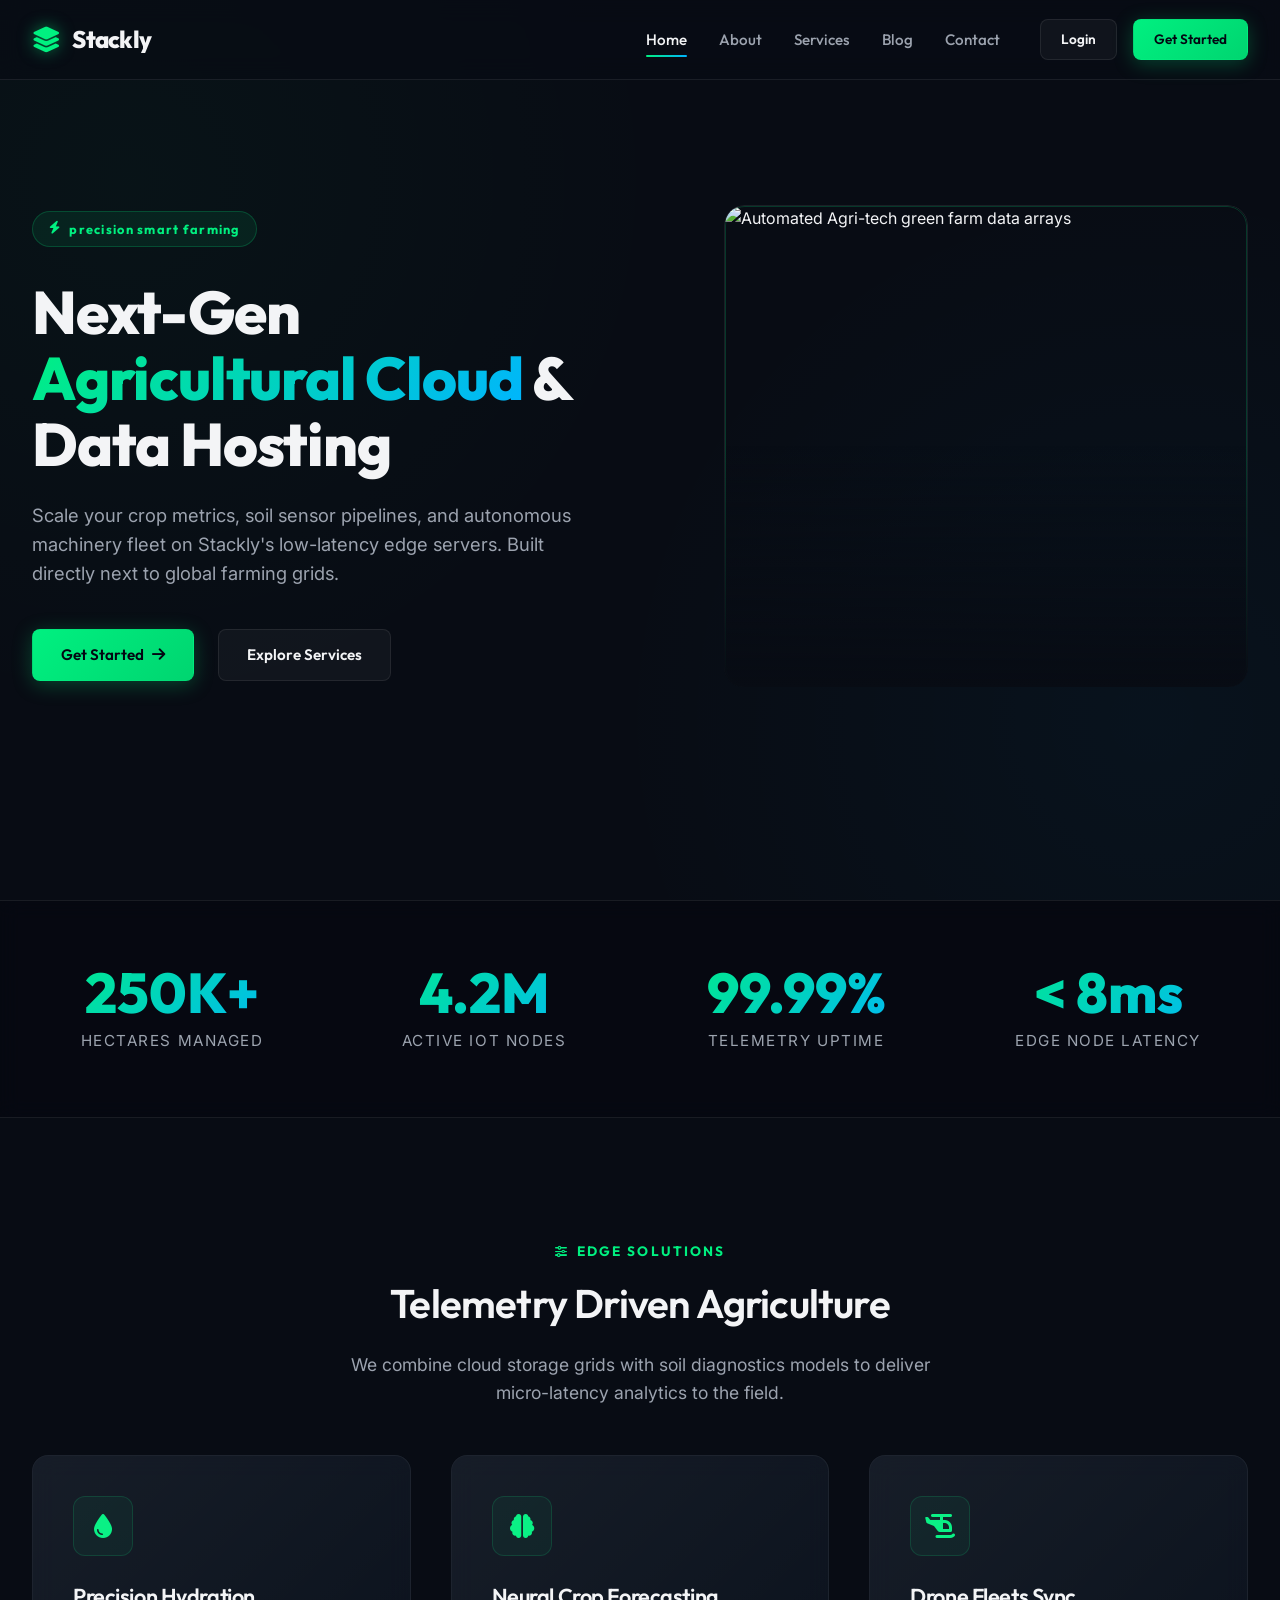
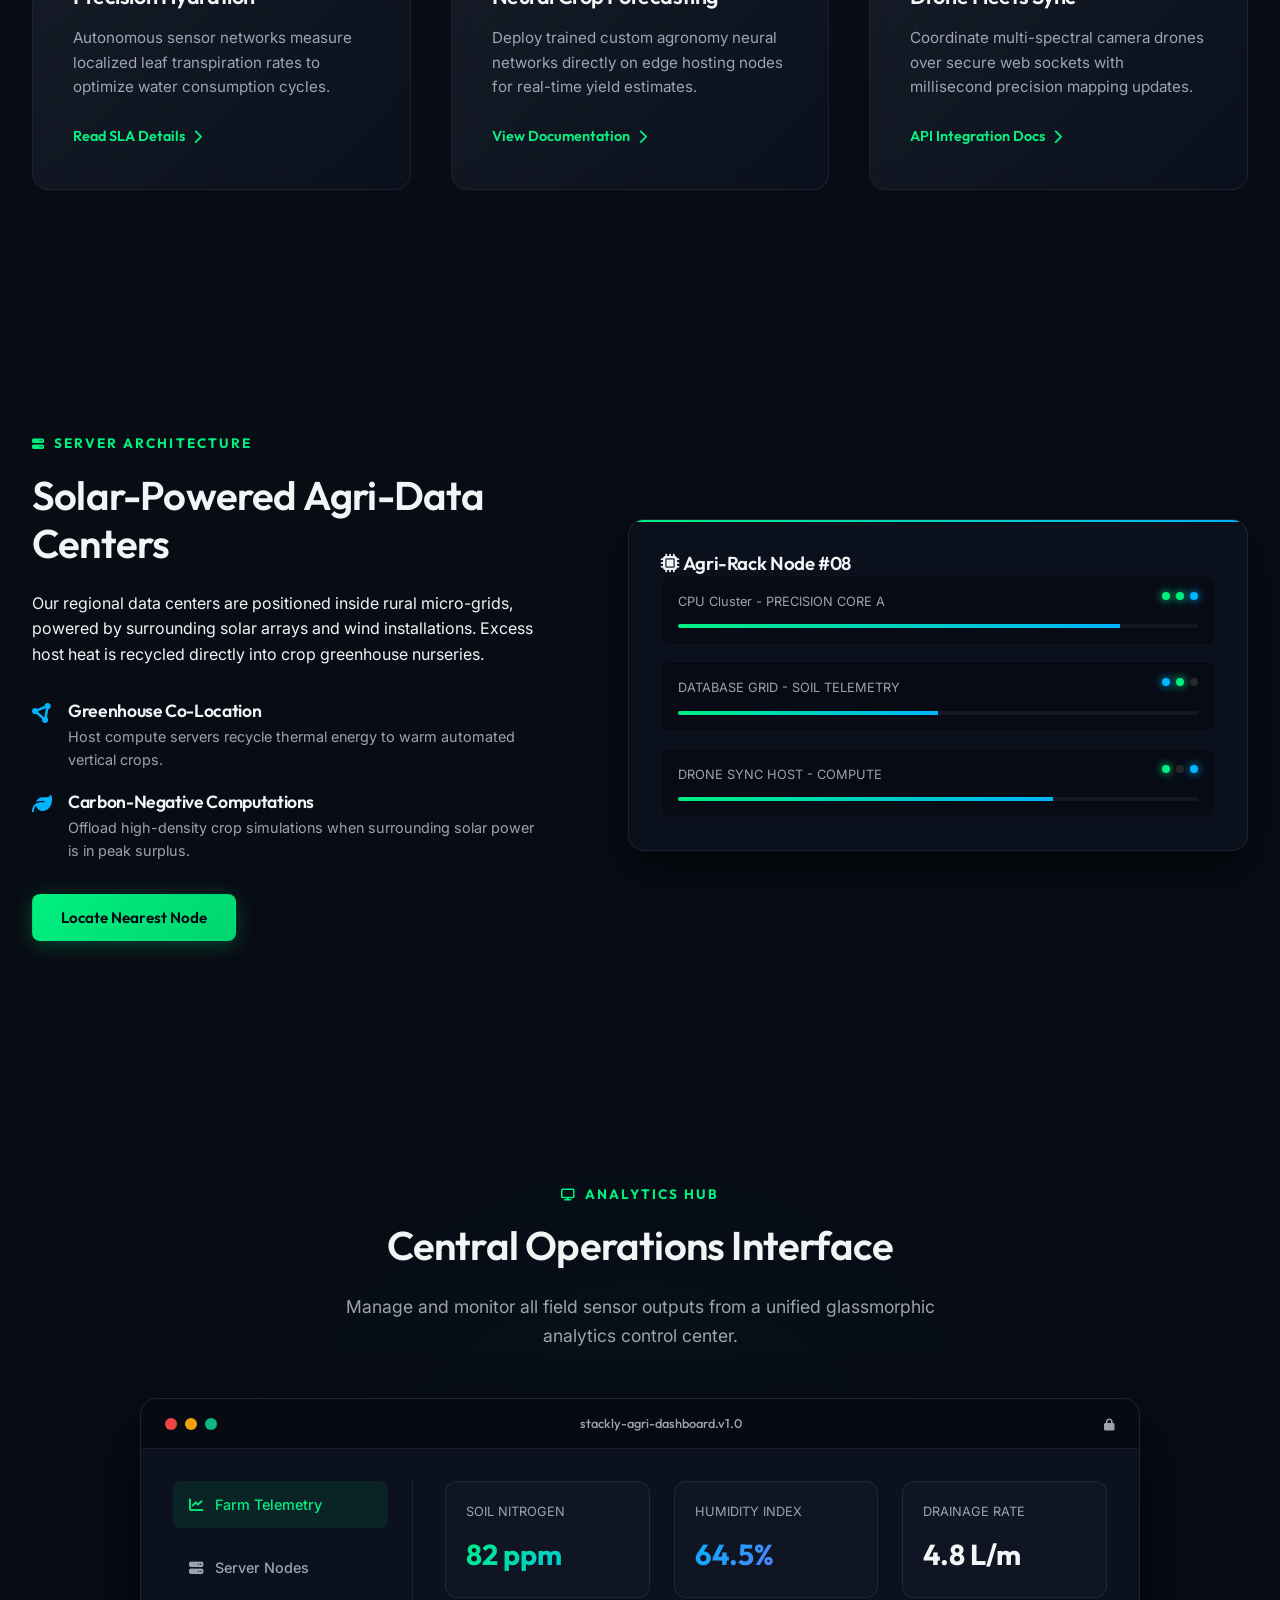
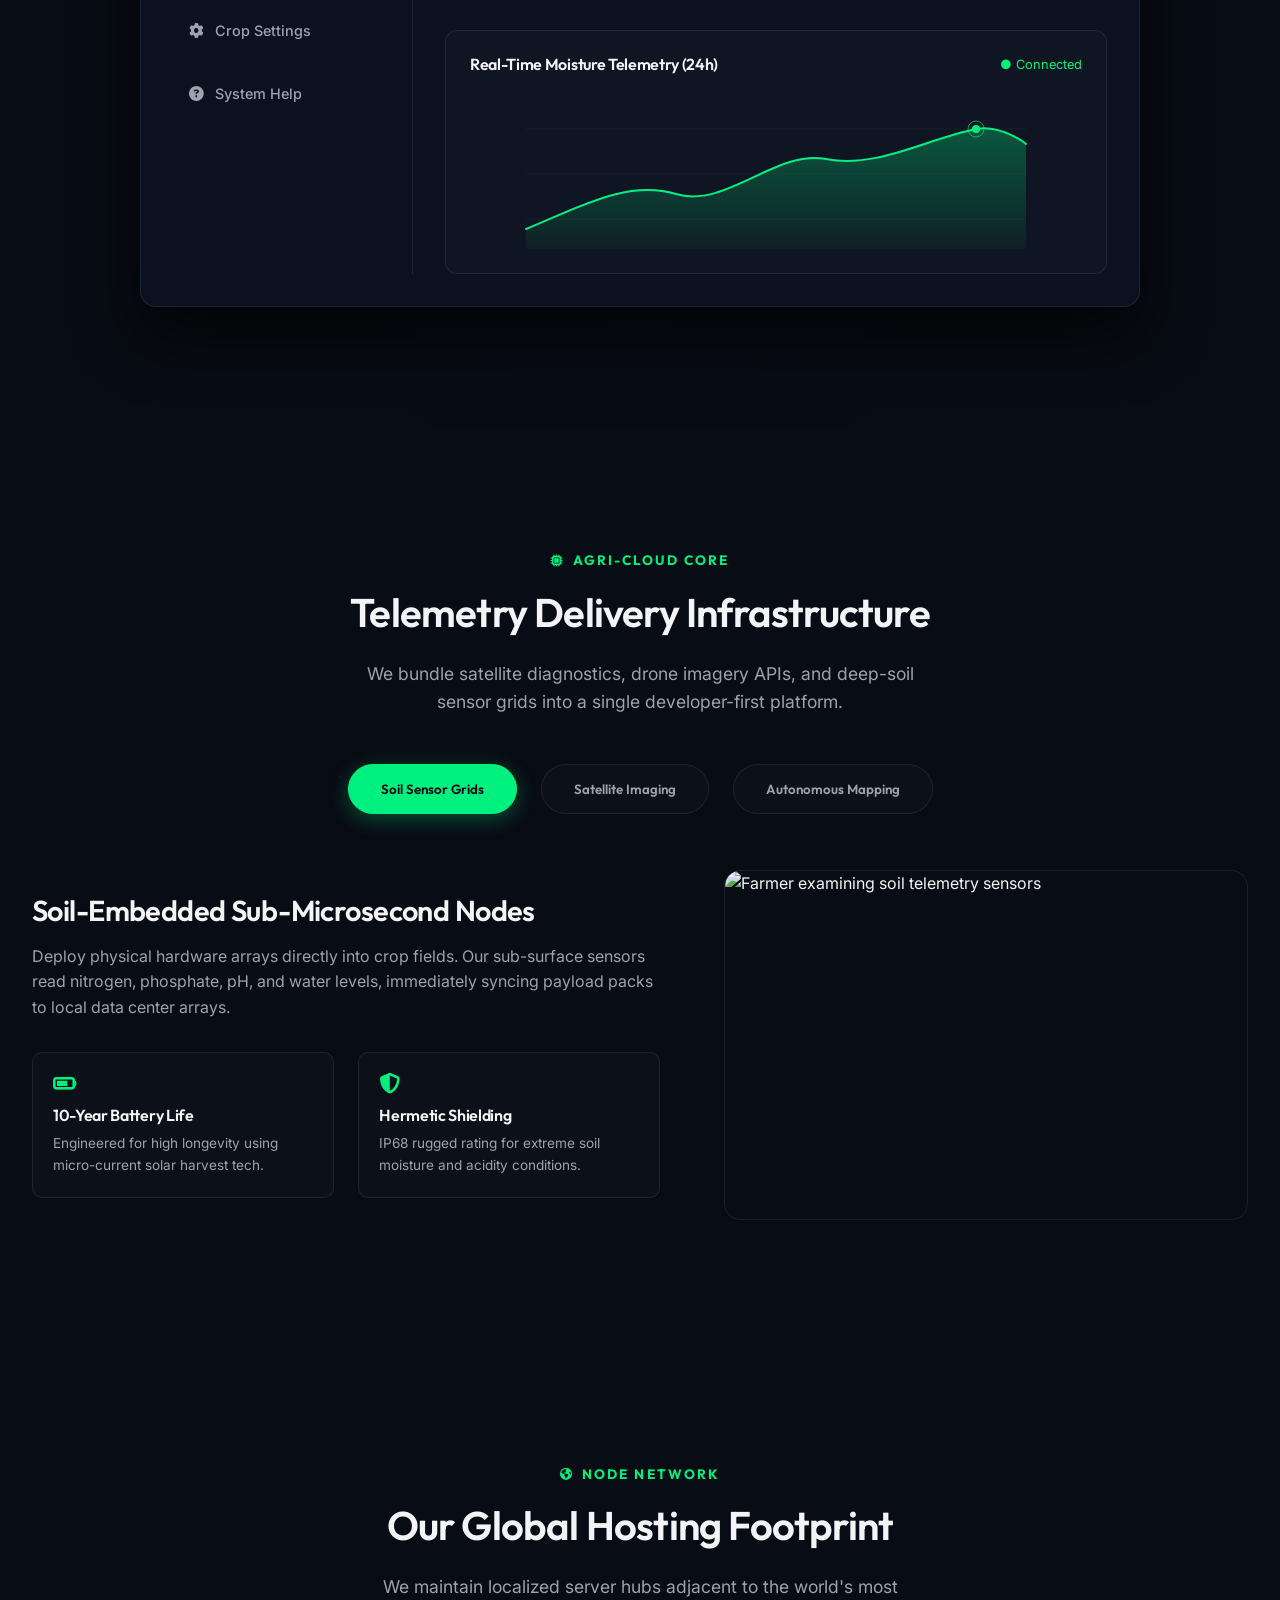
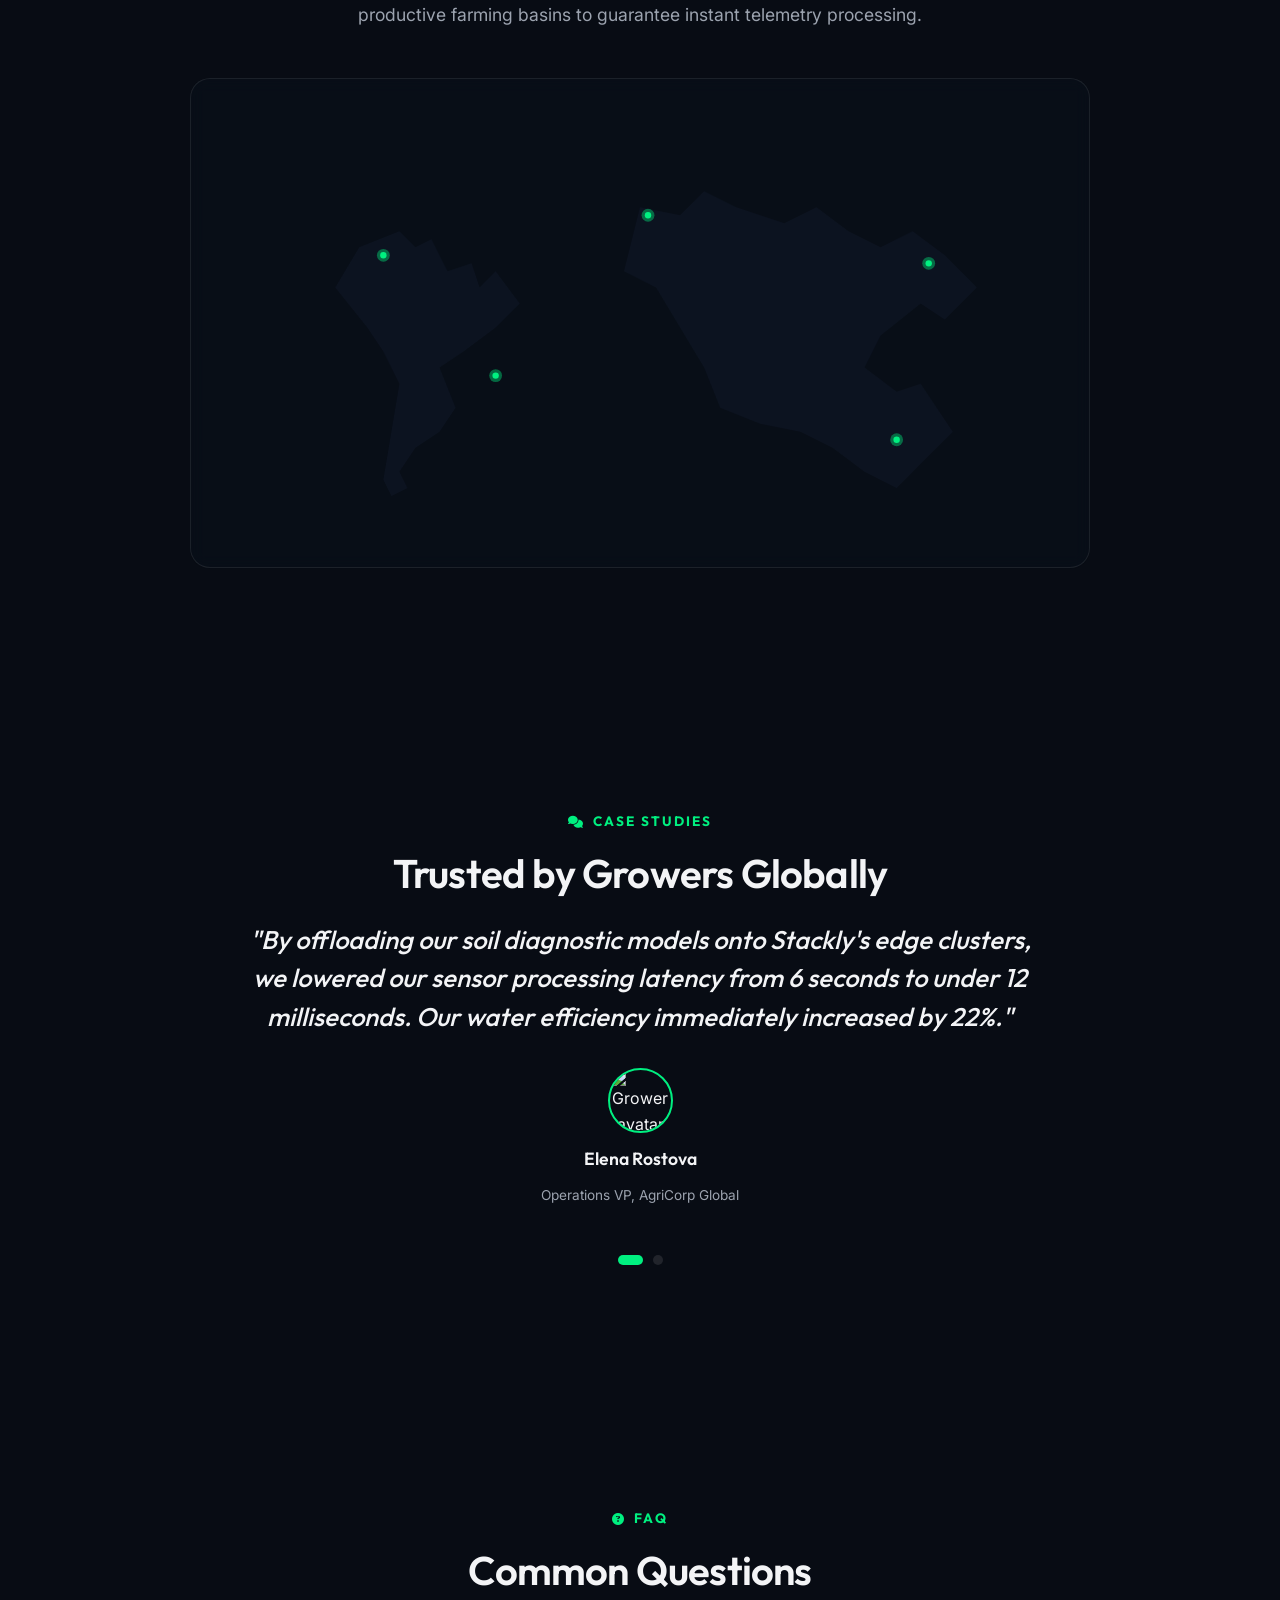
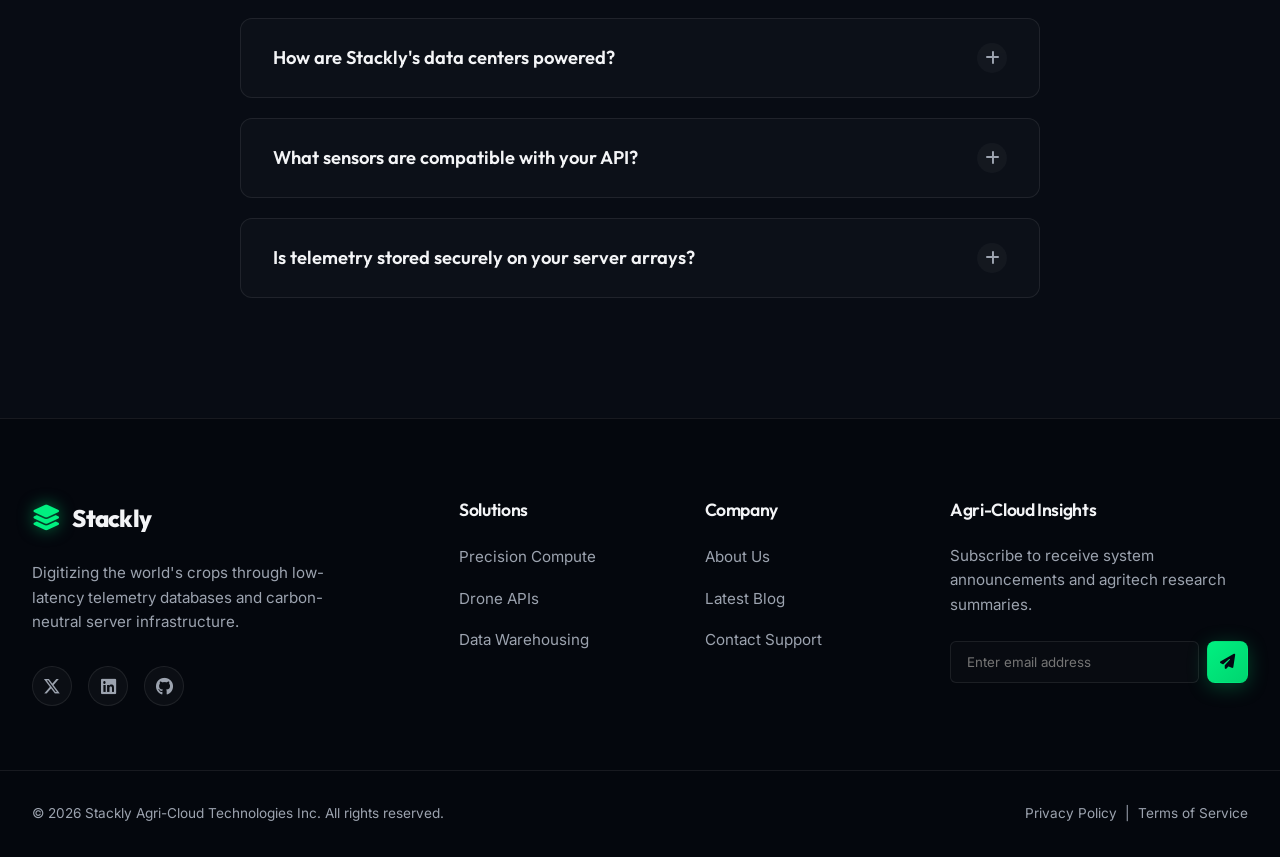
==== index.html @ bdfcc381 "Initial commit" ====
<!DOCTYPE html>
<html lang="en">
<head>
  <meta charset="UTF-8">
  <meta name="viewport" content="width=device-width, initial-scale=1.0">
  <meta name="description" content="Stackly Agri-Cloud - High-performance data hosting, low latency server compute, and precision telemetry solutions for smart agriculture.">
  <title>Stackly | Agriculture Cloud & Data Centers</title>
  
  <!-- Core Stylesheet -->
  <link rel="stylesheet" href="style.css">
  
  <!-- Font Awesome Icons -->
  <link rel="stylesheet" href="https://cdnjs.cloudflare.com/ajax/libs/font-awesome/6.4.0/css/all.min.css">
</head>
<body>

  <!-- Radial Background & Canvas Particles -->
  <div class="bg-radial-gradient"></div>
  <canvas id="bg-canvas"></canvas>

  <!-- ==========================================================================
       NAVBAR
  ========================================================================== -->
  <header class="header-nav">
    <div class="container nav-container">
      <!-- Logo -->
      <a href="index.html" class="logo">
        <i class="fa-solid fa-layer-group"></i>
        <span>Stackly</span>
      </a>

      <!-- Hamburger Menu Toggle (Mobile) -->
      <div class="menu-toggle" id="menu-toggle">
        <span></span>
        <span></span>
        <span></span>
      </div>

      <!-- Menu Drawer -->
      <nav class="nav-menu" id="nav-menu">
        <ul class="nav-links">
          <li><a href="index.html" class="nav-link active">Home</a></li>
          <li><a href="about.html" class="nav-link">About</a></li>
          <li><a href="services.html" class="nav-link">Services</a></li>
          <li><a href="blog.html" class="nav-link">Blog</a></li>
          <li><a href="contact.html" class="nav-link">Contact</a></li>
        </ul>
        <div class="nav-buttons">
          <a href="login.html" class="btn btn-secondary">Login</a>
          <a href="register.html" class="btn btn-primary">Get Started</a>
        </div>
      </nav>
    </div>
  </header>

  <!-- ==========================================================================
       SECTION 1: HERO
  ========================================================================== -->
  <section class="hero" id="hero-section">
    <div class="container hero-grid">
      <div class="hero-content reveal">
        <div class="hero-tag">
          <i class="fa-solid fa-bolt"></i> precision smart farming
        </div>
        <h1>Next-Gen <br><span class="gradient-text">Agricultural Cloud</span> & Data Hosting</h1>
        <p>
          Scale your crop metrics, soil sensor pipelines, and autonomous machinery fleet on Stackly's low-latency edge servers. Built directly next to global farming grids.
        </p>
        <div class="hero-buttons">
          <a href="register.html" class="btn btn-primary">Get Started <i class="fa-solid fa-arrow-right"></i></a>
          <button class="btn btn-secondary">Explore Services</button>
        </div>
      </div>
      <div class="hero-visual reveal">
        <div class="hero-image-wrapper">
          <img src="https://images.unsplash.com/photo-1628352081506-83c43123ed6d?auto=format&fit=crop&w=1200&q=80&fm=webp" alt="Automated Agri-tech green farm data arrays" loading="eager">
        </div>
      </div>
    </div>
  </section>

  <!-- ==========================================================================
       SECTION 2: STATS
  ========================================================================== -->
  <section class="stats reveal">
    <div class="container stats-grid">
      <div class="stat-item">
        <div class="stat-num gradient-text">250K+</div>
        <div class="stat-label">Hectares Managed</div>
      </div>
      <div class="stat-item">
        <div class="stat-num gradient-text">4.2M</div>
        <div class="stat-label">Active IoT Nodes</div>
      </div>
      <div class="stat-item">
        <div class="stat-num gradient-text">99.99%</div>
        <div class="stat-label">Telemetry Uptime</div>
      </div>
      <div class="stat-item">
        <div class="stat-num gradient-text">&lt; 8ms</div>
        <div class="stat-label">Edge Node Latency</div>
      </div>
    </div>
  </section>

  <!-- ==========================================================================
       SECTION 3: SOLUTIONS
  ========================================================================== -->
  <section class="solutions" id="solutions-section">
    <div class="container">
      <div class="text-center reveal">
        <span class="section-tag"><i class="fa-solid fa-sliders"></i> Edge Solutions</span>
        <h2 class="section-title">Telemetry Driven Agriculture</h2>
        <p class="section-desc mx-auto">
          We combine cloud storage grids with soil diagnostics models to deliver micro-latency analytics to the field.
        </p>
      </div>

      <div class="solutions-grid">
        <!-- Solution 1 -->
        <div class="card-glass reveal">
          <div class="solution-icon">
            <i class="fa-solid fa-droplet"></i>
          </div>
          <h3 class="solution-title font-title">Precision Hydration</h3>
          <p class="solution-desc">
            Autonomous sensor networks measure localized leaf transpiration rates to optimize water consumption cycles.
          </p>
          <a href="#" class="solution-link">Read SLA Details <i class="fa-solid fa-chevron-right"></i></a>
        </div>

        <!-- Solution 2 -->
        <div class="card-glass reveal">
          <div class="solution-icon">
            <i class="fa-solid fa-brain"></i>
          </div>
          <h3 class="solution-title font-title">Neural Crop Forecasting</h3>
          <p class="solution-desc">
            Deploy trained custom agronomy neural networks directly on edge hosting nodes for real-time yield estimates.
          </p>
          <a href="#" class="solution-link">View Documentation <i class="fa-solid fa-chevron-right"></i></a>
        </div>

        <!-- Solution 3 -->
        <div class="card-glass reveal">
          <div class="solution-icon">
            <i class="fa-solid fa-helicopter"></i>
          </div>
          <h3 class="solution-title font-title">Drone Fleets Sync</h3>
          <p class="solution-desc">
            Coordinate multi-spectral camera drones over secure web sockets with millisecond precision mapping updates.
          </p>
          <a href="#" class="solution-link">API Integration Docs <i class="fa-solid fa-chevron-right"></i></a>
        </div>
      </div>
    </div>
  </section>

  <!-- ==========================================================================
       SECTION 4: DATA CENTERS SHOWCASE
  ========================================================================== -->
  <section class="datacenter" id="datacenter-section">
    <div class="container dc-grid">
      <div class="dc-info reveal">
        <span class="section-tag"><i class="fa-solid fa-server"></i> Server Architecture</span>
        <h2 class="section-title">Solar-Powered Agri-Data Centers</h2>
        <p>
          Our regional data centers are positioned inside rural micro-grids, powered by surrounding solar arrays and wind installations. Excess host heat is recycled directly into crop greenhouse nurseries.
        </p>
        
        <ul class="dc-features-list">
          <li class="dc-feature-item">
            <i class="fa-solid fa-circle-nodes"></i>
            <div>
              <h4>Greenhouse Co-Location</h4>
              <p>Host compute servers recycle thermal energy to warm automated vertical crops.</p>
            </div>
          </li>
          <li class="dc-feature-item">
            <i class="fa-solid fa-leaf"></i>
            <div>
              <h4>Carbon-Negative Computations</h4>
              <p>Offload high-density crop simulations when surrounding solar power is in peak surplus.</p>
            </div>
          </li>
        </ul>
        <button class="btn btn-primary">Locate Nearest Node</button>
      </div>

      <div class="dc-visual reveal">
        <div class="dc-panel">
          <h3 class="font-title"><i class="fa-solid fa-microchip"></i> Agri-Rack Node #08</h3>
          <div class="dc-rack-grid">
            <!-- Server Row 1 -->
            <div class="dc-rack">
              <div class="dc-rack-header">
                <span>CPU Cluster - PRECISION CORE A</span>
                <div class="dc-leds">
                  <div class="dc-led active-green"></div>
                  <div class="dc-led active-green"></div>
                  <div class="dc-led active-blue"></div>
                </div>
              </div>
              <div class="dc-bars">
                <div class="dc-bar"><div class="dc-bar-fill" data-width="85%"></div></div>
              </div>
            </div>
            <!-- Server Row 2 -->
            <div class="dc-rack">
              <div class="dc-rack-header">
                <span>DATABASE GRID - SOIL TELEMETRY</span>
                <div class="dc-leds">
                  <div class="dc-led active-blue"></div>
                  <div class="dc-led active-green"></div>
                  <div class="dc-led"></div>
                </div>
              </div>
              <div class="dc-bars">
                <div class="dc-bar"><div class="dc-bar-fill" data-width="50%"></div></div>
              </div>
            </div>
            <!-- Server Row 3 -->
            <div class="dc-rack">
              <div class="dc-rack-header">
                <span>DRONE SYNC HOST - COMPUTE</span>
                <div class="dc-leds">
                  <div class="dc-led active-green"></div>
                  <div class="dc-led"></div>
                  <div class="dc-led active-blue"></div>
                </div>
              </div>
              <div class="dc-bars">
                <div class="dc-bar"><div class="dc-bar-fill" data-width="72%"></div></div>
              </div>
            </div>
          </div>
        </div>
      </div>
    </div>
  </section>

  <!-- ==========================================================================
       SECTION 5: INTERACTIVE HUB (DASHBOARD PREVIEW)
  ========================================================================== -->
  <section class="dashboard-preview" id="dashboard-preview-section">
    <div class="container">
      <div class="text-center reveal">
        <span class="section-tag"><i class="fa-solid fa-display"></i> Analytics Hub</span>
        <h2 class="section-title">Central Operations Interface</h2>
        <p class="section-desc mx-auto">
          Manage and monitor all field sensor outputs from a unified glassmorphic analytics control center.
        </p>
      </div>

      <!-- Mockup Window -->
      <div class="dash-window reveal">
        <div class="dash-titlebar">
          <div class="dash-dots">
            <div class="dash-dot red"></div>
            <div class="dash-dot yellow"></div>
            <div class="dash-dot green"></div>
          </div>
          <div class="dash-title">stackly-agri-dashboard.v1.0</div>
          <div><i class="fa-solid fa-lock" style="font-size:0.75rem; color:var(--text-muted);"></i></div>
        </div>
        
        <div class="dash-content-mock">
          <!-- Mock Sidebar -->
          <div class="dash-sidebar-mock">
            <div class="dash-side-item active"><i class="fa-solid fa-chart-line"></i> Farm Telemetry</div>
            <div class="dash-side-item"><i class="fa-solid fa-server"></i> Server Nodes</div>
            <div class="dash-side-item"><i class="fa-solid fa-gear"></i> Crop Settings</div>
            <div class="dash-side-item"><i class="fa-solid fa-circle-question"></i> System Help</div>
          </div>
          
          <!-- Mock Dashboard Main -->
          <div class="dash-main-mock">
            <div class="dash-cards-row">
              <div class="dash-metric-card">
                <div class="dash-metric-header">SOIL NITROGEN</div>
                <div class="dash-metric-val gradient-text">82 ppm</div>
              </div>
              <div class="dash-metric-card">
                <div class="dash-metric-header">HUMIDITY INDEX</div>
                <div class="dash-metric-val gradient-text-alt">64.5%</div>
              </div>
              <div class="dash-metric-card">
                <div class="dash-metric-header">DRAINAGE RATE</div>
                <div class="dash-metric-val">4.8 L/m</div>
              </div>
            </div>
            
            <!-- Mock SVG Chart -->
            <div class="dash-chart-panel">
              <div class="dash-chart-header">
                <h4 class="dash-chart-title">Real-Time Moisture Telemetry (24h)</h4>
                <div style="font-size:0.8rem; color:var(--primary);"><span style="color:var(--primary)">●</span> Connected</div>
              </div>
              <!-- Clean SVG Line Graph -->
              <svg viewBox="0 0 500 150" class="dash-chart-svg">
                <defs>
                  <linearGradient id="chart-grad" x1="0" y1="0" x2="0" y2="1">
                    <stop offset="0%" stop-color="var(--primary)" stop-opacity="0.3"></stop>
                    <stop offset="100%" stop-color="var(--primary)" stop-opacity="0.05"></stop>
                  </linearGradient>
                </defs>
                <!-- Grid Lines -->
                <line x1="0" y1="30" x2="500" y2="30" stroke="rgba(255,255,255,0.03)" stroke-width="1"></line>
                <line x1="0" y1="75" x2="500" y2="75" stroke="rgba(255,255,255,0.03)" stroke-width="1"></line>
                <line x1="0" y1="120" x2="500" y2="120" stroke="rgba(255,255,255,0.03)" stroke-width="1"></line>
                <!-- Filled Area -->
                <path d="M 0 130 C 50 110, 100 80, 150 95 C 200 110, 250 50, 300 60 C 350 70, 400 40, 450 30 C 475 25, 500 45, 500 45 L 500 150 L 0 150 Z" fill="url(#chart-grad)"></path>
                <!-- Line -->
                <path d="M 0 130 C 50 110, 100 80, 150 95 C 200 110, 250 50, 300 60 C 350 70, 400 40, 450 30 C 475 25, 500 45, 500 45" fill="none" stroke="var(--primary)" stroke-width="2" stroke-linecap="round"></path>
                <!-- Pulsing Node Dot -->
                <circle cx="450" cy="30" r="4" fill="var(--primary)"></circle>
                <circle cx="450" cy="30" r="8" fill="none" stroke="var(--primary)" stroke-width="1" opacity="0.6"></circle>
              </svg>
            </div>
          </div>
        </div>
      </div>
    </div>
  </section>

  <!-- ==========================================================================
       SECTION 6: TECHNOLOGY INTEGRATION (TABS)
  ========================================================================== -->
  <section class="technology" id="technology-section">
    <div class="container">
      <div class="text-center reveal">
        <span class="section-tag"><i class="fa-solid fa-microchip"></i> Agri-Cloud Core</span>
        <h2 class="section-title">Telemetry Delivery Infrastructure</h2>
        <p class="section-desc mx-auto">
          We bundle satellite diagnostics, drone imagery APIs, and deep-soil sensor grids into a single developer-first platform.
        </p>
      </div>

      <!-- Tab Buttons -->
      <div class="tech-tabs reveal">
        <button class="tech-tab active" data-tab="tab-sensors">Soil Sensor Grids</button>
        <button class="tech-tab" data-tab="tab-satellite">Satellite Imaging</button>
        <button class="tech-tab" data-tab="tab-drones">Autonomous Mapping</button>
      </div>

      <!-- Tab Content 1: Sensors -->
      <div class="tech-content active" id="tab-sensors">
        <div class="tech-info">
          <h3>Soil-Embedded Sub-Microsecond Nodes</h3>
          <p>
            Deploy physical hardware arrays directly into crop fields. Our sub-surface sensors read nitrogen, phosphate, pH, and water levels, immediately syncing payload packs to local data center arrays.
          </p>
          <div class="tech-details">
            <div class="tech-detail-box">
              <i class="fa-solid fa-battery-three-quarters"></i>
              <h4>10-Year Battery Life</h4>
              <p>Engineered for high longevity using micro-current solar harvest tech.</p>
            </div>
            <div class="tech-detail-box">
              <i class="fa-solid fa-shield-halved"></i>
              <h4>Hermetic Shielding</h4>
              <p>IP68 rugged rating for extreme soil moisture and acidity conditions.</p>
            </div>
          </div>
        </div>
        <div class="tech-img-wrapper">
          <img src="https://images.unsplash.com/photo-1560493676-04071c5f467b?auto=format&fit=crop&w=1200&q=80&fm=webp" alt="Farmer examining soil telemetry sensors" loading="lazy">
        </div>
      </div>

      <!-- Tab Content 2: Satellite -->
      <div class="tech-content" id="tab-satellite">
        <div class="tech-info">
          <h3>Orbiting Multi-Spectral Imaging</h3>
          <p>
            Process petabytes of hyper-spectral crop health pictures. Stackly's AI APIs overlay vegetation reflectance indexes (NDVI) dynamically, helping you spot stress conditions before they spread.
          </p>
          <div class="tech-details">
            <div class="tech-detail-box">
              <i class="fa-solid fa-satellite"></i>
              <h4>24-Hour Pass Frequency</h4>
              <p>Daily global imagery refreshes for real-time vegetative growth metrics.</p>
            </div>
            <div class="tech-detail-box">
              <i class="fa-solid fa-maximize"></i>
              <h4>0.3-Meter Precision</h4>
              <p>Ultra sharp satellite data processing optimized via machine learning.</p>
            </div>
          </div>
        </div>
        <div class="tech-img-wrapper">
          <img src="https://images.unsplash.com/photo-1508962914676-134849a727f0?auto=format&fit=crop&w=1200&q=80&fm=webp" alt="Satellite perspective view of agricultural shapes" loading="lazy">
        </div>
      </div>

      <!-- Tab Content 3: Drones -->
      <div class="tech-content" id="tab-drones">
        <div class="tech-info">
          <h3>Autonomous Drones Telemetry</h3>
          <p>
            Dispatch unmanned aerial vehicles directly from solarcharging pods. Drones survey fields autonomously, communicating flight telemetry and sensor data payloads to edge data servers.
          </p>
          <div class="tech-details">
            <div class="tech-detail-box">
              <i class="fa-solid fa-wind"></i>
              <h4>Autonomous Flight Routing</h4>
              <p>Sensors route drones automatically based on local wind speeds.</p>
            </div>
            <div class="tech-detail-box">
              <i class="fa-solid fa-cloud-arrow-up"></i>
              <h4>Instant Edge Offloading</h4>
              <p>Sync imagery data via secure WiFi 6E farm stations.</p>
            </div>
          </div>
        </div>
        <div class="tech-img-wrapper">
          <img src="https://images.unsplash.com/photo-1523348837708-15d4a09cfac2?auto=format&fit=crop&w=1200&q=80&fm=webp" alt="Precision drone spraying smart farming fields" loading="lazy">
        </div>
      </div>

    </div>
  </section>

  <!-- ==========================================================================
       SECTION 7: GLOBAL FARM GRID MAP
  ========================================================================== -->
  <section class="global-map" id="map-section">
    <div class="container">
      <div class="text-center reveal">
        <span class="section-tag"><i class="fa-solid fa-earth-americas"></i> Node Network</span>
        <h2 class="section-title">Our Global Hosting Footprint</h2>
        <p class="section-desc mx-auto">
          We maintain localized server hubs adjacent to the world's most productive farming basins to guarantee instant telemetry processing.
        </p>
      </div>

      <div class="map-container reveal">
        <div class="map-tooltip" id="map-tooltip"></div>
        <svg class="map-svg" viewBox="0 0 1000 480">
          <!-- World map path mock -->
          <path d="M150,150 L200,130 L220,150 L240,140 L260,180 L290,170 L300,200 L320,180 L350,220 L320,250 L280,280 L250,300 L270,350 L250,380 L220,400 L200,430 L210,450 L190,460 L180,440 L190,380 L200,320 L180,280 L160,250 L120,200 Z M500,100 L550,110 L580,80 L620,100 L680,120 L720,100 L760,130 L800,150 L840,130 L880,160 L920,200 L880,240 L850,220 L800,260 L780,300 L820,330 L850,320 L870,350 L890,380 L850,420 L820,450 L780,430 L740,400 L700,380 L650,370 L600,350 L580,300 L550,250 L520,200 L480,180 Z" opacity="0.3"></path>
          
          <!-- Map pins with pulsing circles -->
          <!-- US West (California) -->
          <g class="map-pin" transform="translate(180, 160)" data-label="US West Edge Hub (San Joaquin Valley)" data-status="99.99% operational">
            <circle class="pulse" cx="0" cy="0" r="8" opacity="0.4"></circle>
            <circle cx="0" cy="0" r="4"></circle>
          </g>
          <!-- Europe (Netherlands) -->
          <g class="map-pin" transform="translate(510, 110)" data-label="Europe North Node (Amsterdam Greenport)" data-status="100% operational">
            <circle class="pulse" cx="0" cy="0" r="8" opacity="0.4"></circle>
            <circle cx="0" cy="0" r="4"></circle>
          </g>
          <!-- Japan (Tokyo) -->
          <g class="map-pin" transform="translate(860, 170)" data-label="Asia East Edge (Tokyo Smart Agri)" data-status="99.98% operational">
            <circle class="pulse" cx="0" cy="0" r="8" opacity="0.4"></circle>
            <circle cx="0" cy="0" r="4"></circle>
          </g>
          <!-- South America (Brazil) -->
          <g class="map-pin" transform="translate(320, 310)" data-label="SA East Node (São Paulo Agro-grid)" data-status="99.95% operational">
            <circle class="pulse" cx="0" cy="0" r="8" opacity="0.4"></circle>
            <circle cx="0" cy="0" r="4"></circle>
          </g>
          <!-- Australia (Melbourne) -->
          <g class="map-pin" transform="translate(820, 390)" data-label="Oceania South Node (Murray-Darling Basin)" data-status="100% operational">
            <circle class="pulse" cx="0" cy="0" r="8" opacity="0.4"></circle>
            <circle cx="0" cy="0" r="4"></circle>
          </g>
        </svg>
      </div>
    </div>
  </section>

  <!-- ==========================================================================
       SECTION 8: CLIENT TESTIMONIALS
  ========================================================================== -->
  <section class="testimonials" id="testimonials-section">
    <div class="container">
      <div class="text-center reveal">
        <span class="section-tag"><i class="fa-solid fa-comments"></i> Case Studies</span>
        <h2 class="section-title">Trusted by Growers Globally</h2>
      </div>

      <div class="testimonials-slider reveal">
        <!-- Testimonial 1 -->
        <div class="testimonial-card active">
          <p class="test-quote">
            "By offloading our soil diagnostic models onto Stackly's edge clusters, we lowered our sensor processing latency from 6 seconds to under 12 milliseconds. Our water efficiency immediately increased by 22%."
          </p>
          <div class="test-user">
            <img src="https://images.unsplash.com/photo-1542601906990-b4d3fb778b09?auto=format&fit=crop&w=150&q=80&fm=webp" alt="Grower avatar" class="test-avatar">
            <span class="test-name">Elena Rostova</span>
            <span class="test-role">Operations VP, AgriCorp Global</span>
          </div>
        </div>

        <!-- Testimonial 2 -->
        <div class="testimonial-card">
          <p class="test-quote">
            "Running multi-spectral drone stitching APIs on Stackly has simplified our vertical greenhouse operations. The carbon-negative computation pipeline fits perfectly with our clean environmental mission."
          </p>
          <div class="test-user">
            <img src="https://images.unsplash.com/photo-1558449028-b53a39d100fc?auto=format&fit=crop&w=150&q=80&fm=webp" alt="Agronomist avatar" class="test-avatar">
            <span class="test-name">Marcus Vance</span>
            <span class="test-role">Director of Smart Farm Tech, NetherLabs</span>
          </div>
        </div>

        <!-- Dots -->
        <div class="slider-dots">
          <div class="slider-dot active"></div>
          <div class="slider-dot"></div>
        </div>
      </div>
    </div>
  </section>

  <!-- ==========================================================================
       SECTION 9: FAQ
  ========================================================================== -->
  <section class="faq" id="faq-section">
    <div class="container">
      <div class="text-center reveal">
        <span class="section-tag"><i class="fa-solid fa-circle-question"></i> FAQ</span>
        <h2 class="section-title">Common Questions</h2>
      </div>

      <div class="faq-accordion reveal">
        <!-- FAQ 1 -->
        <div class="faq-item">
          <div class="faq-header">
            <span class="faq-question">How are Stackly's data centers powered?</span>
            <div class="faq-toggle"><i class="fa-solid fa-plus"></i></div>
          </div>
          <div class="faq-body">
            <div class="faq-answer">
              Every regional node is integrated directly within local wind or solar farm grids. We use dynamic compute offloading to adjust computational intensities during power generation surpluses, making our calculations carbon-neutral.
            </div>
          </div>
        </div>

        <!-- FAQ 2 -->
        <div class="faq-item">
          <div class="faq-header">
            <span class="faq-question">What sensors are compatible with your API?</span>
            <div class="faq-toggle"><i class="fa-solid fa-plus"></i></div>
          </div>
          <div class="faq-body">
            <div class="faq-answer">
              Our edge nodes accept any MQTT or HTTP payload structures. We supply pre-written SDK libraries for Python, C++, and Javascript nodes, allowing you to establish telemetry tunnels within seconds.
            </div>
          </div>
        </div>

        <!-- FAQ 3 -->
        <div class="faq-item">
          <div class="faq-header">
            <span class="faq-question">Is telemetry stored securely on your server arrays?</span>
            <div class="faq-toggle"><i class="fa-solid fa-plus"></i></div>
          </div>
          <div class="faq-body">
            <div class="faq-answer">
              Yes. All sensor data is encrypted at rest using AES-256 standard and in transit via TLS 1.3 tunnels. Database replication is distributed across independent geographic nodes to guarantee protection from failure.
            </div>
          </div>
        </div>
      </div>
    </div>
  </section>

  <!-- ==========================================================================
       FOOTER
  ========================================================================== -->
  <footer>
    <div class="container footer-grid">
      <div class="footer-brand">
        <a href="index.html" class="logo">
          <i class="fa-solid fa-layer-group"></i>
          <span>Stackly</span>
        </a>
        <p>
          Digitizing the world's crops through low-latency telemetry databases and carbon-neutral server infrastructure.
        </p>
        <div class="social-links">
          <a href="#" class="social-link"><i class="fa-brands fa-x-twitter"></i></a>
          <a href="#" class="social-link"><i class="fa-brands fa-linkedin"></i></a>
          <a href="#" class="social-link"><i class="fa-brands fa-github"></i></a>
        </div>
      </div>

      <div class="footer-nav-col">
        <h4>Solutions</h4>
        <ul class="footer-links">
          <li><a href="services.html" class="footer-link">Precision Compute</a></li>
          <li><a href="services.html" class="footer-link">Drone APIs</a></li>
          <li><a href="services.html" class="footer-link">Data Warehousing</a></li>
        </ul>
      </div>

      <div class="footer-nav-col">
        <h4>Company</h4>
        <ul class="footer-links">
          <li><a href="about.html" class="footer-link">About Us</a></li>
          <li><a href="blog.html" class="footer-link">Latest Blog</a></li>
          <li><a href="contact.html" class="footer-link">Contact Support</a></li>
        </ul>
      </div>

      <div class="footer-newsletter">
        <h4>Agri-Cloud Insights</h4>
        <p>Subscribe to receive system announcements and agritech research summaries.</p>
        <form class="newsletter-form" onsubmit="event.preventDefault()">
          <input type="email" placeholder="Enter email address" required>
          <button class="btn btn-primary" style="padding:0.75rem;"><i class="fa-solid fa-paper-plane"></i></button>
        </form>
      </div>
    </div>

    <div class="container footer-bottom">
      <span>&copy; 2026 Stackly Agri-Cloud Technologies Inc. All rights reserved.</span>
      <span>Privacy Policy &nbsp;|&nbsp; Terms of Service</span>
    </div>
  </footer>

  <!-- Core Javascript -->
  <script src="main.js"></script>

</body>
</html>
---- style.css ----
/* ==========================================================================
   STYLING SYSTEM FOR STACKLY AGRI-CLOUD
   ========================================================================== */

@import url('https://fonts.googleapis.com/css2?family=Inter:wght@300;400;500;600;700&family=Outfit:wght@400;500;600;700;800&display=swap');

/* --- CSS VARIABLES (Design System) --- */
:root {
  --bg-deep: #080c14;
  --bg-card: rgba(13, 20, 35, 0.65);
  --bg-card-hover: rgba(18, 28, 48, 0.85);
  --border-color: rgba(255, 255, 255, 0.08);
  --border-glow: rgba(0, 240, 128, 0.15);
  
  /* Color Accents */
  --primary: #00f080;       /* Agri Cyber Green */
  --primary-rgb: 0, 240, 128;
  --secondary: #00b4ff;     /* Cloud Cyber Blue */
  --secondary-rgb: 0, 180, 255;
  --accent: #8b5cf6;        /* Deep Violet */
  
  /* Text Colors */
  --text-main: #f3f4f6;
  --text-muted: #9ca3af;
  --text-dark: #4b5563;
  
  /* Status Colors */
  --success: #10b981;
  --warning: #f59e0b;
  --error: #ef4444;
  
  /* Layout */
  --container-width: 1280px;
  --nav-height: 80px;
  
  /* Fonts */
  --font-title: 'Outfit', 'Inter', sans-serif;
  --font-body: 'Inter', sans-serif;
  
  /* Transitions */
  --transition-fast: 0.2s cubic-bezier(0.4, 0, 0.2, 1);
  --transition-normal: 0.4s cubic-bezier(0.4, 0, 0.2, 1);
  --transition-slow: 0.8s cubic-bezier(0.4, 0, 0.2, 1);
}

/* --- BASE STYLES & RESETS --- */
* {
  box-sizing: border-box;
  margin: 0;
  padding: 0;
}

html {
  scroll-behavior: smooth;
  font-size: 16px;
  background-color: var(--bg-deep);
  color: var(--text-main);
  font-family: var(--font-body);
  overflow-x: hidden;
}

body {
  min-height: 100vh;
  line-height: 1.6;
  position: relative;
}

/* --- CANVAS BACKGROUND --- */
#bg-canvas {
  position: fixed;
  top: 0;
  left: 0;
  width: 100%;
  height: 100%;
  z-index: -2;
  pointer-events: none;
}

.bg-radial-gradient {
  position: fixed;
  top: 0;
  left: 0;
  width: 100%;
  height: 100%;
  z-index: -1;
  pointer-events: none;
  background: radial-gradient(circle at 10% 20%, rgba(0, 240, 128, 0.03) 0%, transparent 40%),
              radial-gradient(circle at 90% 80%, rgba(0, 180, 255, 0.04) 0%, transparent 40%),
              #080c14;
}

/* --- TYPOGRAPHY --- */
h1, h2, h3, h4, h5, h6 {
  font-family: var(--font-title);
  font-weight: 600;
  letter-spacing: -0.02em;
  line-height: 1.2;
}

a {
  color: inherit;
  text-decoration: none;
  transition: var(--transition-fast);
}

img {
  max-width: 100%;
  height: auto;
  display: block;
}

/* --- UTILITIES --- */
.container {
  width: 100%;
  max-width: var(--container-width);
  margin: 0 auto;
  padding: 0 2rem;
}

.gradient-text {
  background: linear-gradient(135deg, var(--primary) 0%, var(--secondary) 100%);
  -webkit-background-clip: text;
  -webkit-text-fill-color: transparent;
}

.gradient-text-alt {
  background: linear-gradient(135deg, var(--secondary) 0%, var(--accent) 100%);
  -webkit-background-clip: text;
  -webkit-text-fill-color: transparent;
}

.section-tag {
  font-family: var(--font-title);
  font-size: 0.85rem;
  font-weight: 700;
  text-transform: uppercase;
  letter-spacing: 0.15em;
  color: var(--primary);
  display: inline-flex;
  align-items: center;
  gap: 0.5rem;
  margin-bottom: 1rem;
}

.section-tag i {
  font-size: 0.75rem;
}

.section-title {
  font-size: 2.5rem;
  margin-bottom: 1.5rem;
}

.section-desc {
  font-size: 1.1rem;
  color: var(--text-muted);
  max-width: 600px;
  margin-bottom: 3rem;
}

.text-center {
  text-align: center;
}

.mx-auto {
  margin-left: auto;
  margin-right: auto;
}

/* --- BUTTONS --- */
.btn {
  display: inline-flex;
  align-items: center;
  justify-content: center;
  padding: 0.8rem 1.75rem;
  border-radius: 8px;
  font-family: var(--font-title);
  font-weight: 600;
  font-size: 0.95rem;
  cursor: pointer;
  transition: var(--transition-fast);
  gap: 0.5rem;
  border: 1px solid transparent;
}

.btn-primary {
  background: linear-gradient(135deg, var(--primary) 0%, #00d570 100%);
  color: #030712;
  box-shadow: 0 4px 20px rgba(0, 240, 128, 0.25);
}

.btn-primary:hover {
  transform: translateY(-2px);
  box-shadow: 0 8px 25px rgba(0, 240, 128, 0.4);
}

.btn-secondary {
  background: rgba(255, 255, 255, 0.04);
  color: var(--text-main);
  border-color: var(--border-color);
}

.btn-secondary:hover {
  background: rgba(255, 255, 255, 0.08);
  border-color: rgba(255, 255, 255, 0.2);
  transform: translateY(-2px);
}

.btn-accent {
  background: linear-gradient(135deg, var(--secondary) 0%, #009ce0 100%);
  color: #030712;
  box-shadow: 0 4px 20px rgba(0, 180, 255, 0.25);
}

.btn-accent:hover {
  transform: translateY(-2px);
  box-shadow: 0 8px 25px rgba(0, 180, 255, 0.4);
}

/* --- HEADER / NAVIGATION --- */
.header-nav {
  position: fixed;
  top: 0;
  left: 0;
  width: 100%;
  height: var(--nav-height);
  z-index: 1000;
  backdrop-filter: blur(12px);
  border-bottom: 1px solid var(--border-color);
  background: rgba(8, 12, 20, 0.7);
  transition: var(--transition-normal);
}

.header-nav.scrolled {
  height: 70px;
  background: rgba(8, 12, 20, 0.9);
  box-shadow: 0 10px 30px rgba(0, 0, 0, 0.5);
}

.nav-container {
  display: flex;
  justify-content: space-between;
  align-items: center;
  height: 100%;
}

.logo {
  display: flex;
  align-items: center;
  gap: 0.75rem;
  font-family: var(--font-title);
  font-size: 1.5rem;
  font-weight: 800;
  letter-spacing: -0.03em;
}

.logo i {
  color: var(--primary);
  font-size: 1.6rem;
  filter: drop-shadow(0 0 8px rgba(0, 240, 128, 0.5));
}

.nav-menu {
  display: flex;
  align-items: center;
  gap: 2.5rem;
}

.nav-links {
  display: flex;
  list-style: none;
  gap: 2rem;
}

.nav-link {
  font-family: var(--font-title);
  font-weight: 500;
  font-size: 0.95rem;
  color: var(--text-muted);
  position: relative;
  padding: 0.5rem 0;
}

.nav-link:hover, .nav-link.active {
  color: var(--text-main);
}

.nav-link::after {
  content: '';
  position: absolute;
  bottom: 0;
  left: 0;
  width: 0;
  height: 2px;
  background: linear-gradient(90deg, var(--primary), var(--secondary));
  transition: var(--transition-fast);
  border-radius: 4px;
}

.nav-link:hover::after, .nav-link.active::after {
  width: 100%;
}

.nav-buttons {
  display: flex;
  gap: 1rem;
}

.nav-buttons .btn {
  padding: 0.55rem 1.25rem;
  font-size: 0.85rem;
}

/* Hamburger menu */
.menu-toggle {
  display: none;
  flex-direction: column;
  gap: 6px;
  cursor: pointer;
  z-index: 1001;
}

.menu-toggle span {
  width: 28px;
  height: 2px;
  background-color: var(--text-main);
  transition: var(--transition-normal);
  border-radius: 2px;
}

/* --- FOOTER --- */
footer {
  background: #04070d;
  border-top: 1px solid var(--border-color);
  padding: 5rem 0 2rem 0;
  position: relative;
  z-index: 10;
}

.footer-grid {
  display: grid;
  grid-template-columns: 2fr 1fr 1fr 1.5fr;
  gap: 4rem;
  margin-bottom: 4rem;
}

.footer-brand .logo {
  margin-bottom: 1.5rem;
}

.footer-brand p {
  color: var(--text-muted);
  font-size: 0.95rem;
  margin-bottom: 2rem;
  max-width: 320px;
}

.social-links {
  display: flex;
  gap: 1rem;
}

.social-link {
  width: 40px;
  height: 40px;
  border-radius: 50%;
  background: rgba(255, 255, 255, 0.03);
  border: 1px solid var(--border-color);
  display: flex;
  align-items: center;
  justify-content: center;
  color: var(--text-muted);
  font-size: 1.1rem;
  transition: var(--transition-fast);
}

.social-link:hover {
  background: var(--primary);
  color: #030712;
  border-color: var(--primary);
  transform: translateY(-3px);
  box-shadow: 0 5px 15px rgba(0, 240, 128, 0.3);
}

.footer-nav-col h4 {
  font-size: 1.1rem;
  margin-bottom: 1.5rem;
  color: var(--text-main);
}

.footer-links {
  list-style: none;
  display: flex;
  flex-direction: column;
  gap: 1rem;
}

.footer-link {
  color: var(--text-muted);
  font-size: 0.95rem;
}

.footer-link:hover {
  color: var(--primary);
  padding-left: 5px;
}

.footer-newsletter h4 {
  font-size: 1.1rem;
  margin-bottom: 1.5rem;
}

.footer-newsletter p {
  color: var(--text-muted);
  font-size: 0.95rem;
  margin-bottom: 1.5rem;
}

.newsletter-form {
  display: flex;
  gap: 0.5rem;
}

.newsletter-form input {
  flex: 1;
  background: rgba(255, 255, 255, 0.02);
  border: 1px solid var(--border-color);
  border-radius: 6px;
  padding: 0.75rem 1rem;
  color: var(--text-main);
  outline: none;
  font-family: var(--font-body);
}

.newsletter-form input:focus {
  border-color: var(--primary);
}

.footer-bottom {
  border-top: 1px solid var(--border-color);
  padding-top: 2rem;
  display: flex;
  justify-content: space-between;
  align-items: center;
  color: var(--text-muted);
  font-size: 0.85rem;
}

/* --- GLASSMORPHIC CARDS --- */
.card-glass {
  background: var(--bg-card);
  border: 1px solid var(--border-color);
  border-radius: 16px;
  padding: 2.5rem;
  backdrop-filter: blur(12px);
  transition: var(--transition-normal);
  position: relative;
  overflow: hidden;
}

.card-glass::before {
  content: '';
  position: absolute;
  top: 0;
  left: 0;
  width: 100%;
  height: 100%;
  background: linear-gradient(135deg, rgba(255,255,255,0.05) 0%, transparent 100%);
  pointer-events: none;
}

.card-glass:hover {
  background: var(--bg-card-hover);
  border-color: rgba(0, 240, 128, 0.3);
  transform: translateY(-5px);
  box-shadow: 0 15px 35px rgba(0, 0, 0, 0.3), 0 0 30px var(--border-glow);
}

/* --- SECTIONS (GENERAL) --- */
section {
  padding: 7.5rem 0;
  position: relative;
}

/* --- HERO SECTION --- */
.hero {
  min-height: 100vh;
  display: flex;
  align-items: center;
  padding-top: calc(var(--nav-height) + 2rem);
  position: relative;
  overflow: hidden;
}

.hero-grid {
  display: grid;
  grid-template-columns: 1.2fr 1fr;
  gap: 4rem;
  align-items: center;
}

.hero-tag {
  background: rgba(0, 240, 128, 0.08);
  border: 1px solid rgba(0, 240, 128, 0.2);
  color: var(--primary);
  padding: 0.4rem 1rem;
  border-radius: 30px;
  font-family: var(--font-title);
  font-weight: 700;
  font-size: 0.8rem;
  letter-spacing: 0.1em;
  display: inline-flex;
  align-items: center;
  gap: 0.5rem;
  margin-bottom: 2rem;
}

.hero h1 {
  font-size: 3.75rem;
  line-height: 1.1;
  margin-bottom: 1.5rem;
  font-weight: 800;
}

.hero p {
  font-size: 1.15rem;
  color: var(--text-muted);
  margin-bottom: 2.5rem;
  max-width: 540px;
}

.hero-buttons {
  display: flex;
  gap: 1.5rem;
}

.hero-visual {
  position: relative;
  border-radius: 20px;
  overflow: hidden;
}

.hero-visual::before {
  content: '';
  position: absolute;
  inset: 0;
  background: linear-gradient(to top, var(--bg-deep), transparent 50%);
  z-index: 2;
}

.hero-image-wrapper {
  border-radius: 20px;
  overflow: hidden;
  border: 1px solid var(--border-color);
  box-shadow: 0 20px 50px rgba(0, 0, 0, 0.6);
  position: relative;
}

.hero-image-wrapper::after {
  content: '';
  position: absolute;
  inset: 0;
  border: 1px solid rgba(0, 240, 128, 0.2);
  border-radius: 20px;
  pointer-events: none;
}

.hero-image-wrapper img {
  width: 100%;
  height: 480px;
  object-fit: cover;
  transition: var(--transition-slow);
}

.hero-visual:hover img {
  transform: scale(1.03);
}

/* --- STATS SECTION --- */
.stats {
  padding: 4rem 0;
  background: rgba(5, 8, 15, 0.6);
  border-bottom: 1px solid var(--border-color);
  border-top: 1px solid var(--border-color);
  backdrop-filter: blur(10px);
}

.stats-grid {
  display: grid;
  grid-template-columns: repeat(4, 1fr);
  gap: 2rem;
}

.stat-item {
  text-align: center;
}

.stat-num {
  font-family: var(--font-title);
  font-size: 3.5rem;
  font-weight: 800;
  line-height: 1;
  margin-bottom: 0.5rem;
}

.stat-label {
  color: var(--text-muted);
  font-size: 0.95rem;
  text-transform: uppercase;
  letter-spacing: 0.1em;
}

/* --- SOLUTIONS / SERVICES CARDS --- */
.solutions-grid {
  display: grid;
  grid-template-columns: repeat(3, 1fr);
  gap: 2.5rem;
}

.solution-icon {
  width: 60px;
  height: 60px;
  border-radius: 12px;
  background: rgba(0, 240, 128, 0.05);
  border: 1px solid rgba(0, 240, 128, 0.15);
  color: var(--primary);
  display: flex;
  align-items: center;
  justify-content: center;
  font-size: 1.5rem;
  margin-bottom: 1.75rem;
  transition: var(--transition-fast);
}

.card-glass:hover .solution-icon {
  background: var(--primary);
  color: #030712;
  transform: scale(1.1);
  box-shadow: 0 0 15px rgba(0, 240, 128, 0.4);
}

.solution-title {
  font-size: 1.35rem;
  margin-bottom: 1rem;
}

.solution-desc {
  color: var(--text-muted);
  font-size: 0.95rem;
  margin-bottom: 1.5rem;
}

.solution-link {
  display: inline-flex;
  align-items: center;
  gap: 0.5rem;
  color: var(--primary);
  font-family: var(--font-title);
  font-weight: 600;
  font-size: 0.9rem;
}

.solution-link i {
  transition: var(--transition-fast);
}

.solution-link:hover i {
  transform: translateX(4px);
}

/* --- DATA CENTER FEATURE --- */
.dc-grid {
  display: grid;
  grid-template-columns: 1fr 1.2fr;
  gap: 5rem;
  align-items: center;
}

.dc-info {
  position: relative;
}

.dc-features-list {
  list-style: none;
  margin: 2rem 0;
  display: flex;
  flex-direction: column;
  gap: 1.25rem;
}

.dc-feature-item {
  display: flex;
  gap: 1rem;
  align-items: flex-start;
}

.dc-feature-item i {
  color: var(--secondary);
  font-size: 1.25rem;
  margin-top: 0.2rem;
}

.dc-feature-item h4 {
  font-size: 1.1rem;
  margin-bottom: 0.25rem;
}

.dc-feature-item p {
  color: var(--text-muted);
  font-size: 0.9rem;
}

.dc-visual {
  position: relative;
}

.dc-panel {
  border-radius: 16px;
  background: var(--bg-card);
  border: 1px solid var(--border-color);
  padding: 2rem;
  position: relative;
  overflow: hidden;
  box-shadow: 0 20px 40px rgba(0,0,0,0.5);
}

.dc-panel::after {
  content: '';
  position: absolute;
  top: 0;
  left: 0;
  right: 0;
  height: 2px;
  background: linear-gradient(90deg, var(--primary), var(--secondary));
}

.dc-rack-grid {
  display: flex;
  flex-direction: column;
  gap: 1rem;
}

.dc-rack {
  background: rgba(8, 12, 20, 0.8);
  border: 1px solid rgba(255, 255, 255, 0.03);
  border-radius: 8px;
  padding: 1rem;
}

.dc-rack-header {
  display: flex;
  justify-content: space-between;
  font-size: 0.8rem;
  color: var(--text-muted);
  margin-bottom: 0.75rem;
}

.dc-leds {
  display: flex;
  gap: 6px;
}

.dc-led {
  width: 8px;
  height: 8px;
  border-radius: 50%;
  background: #27272a;
}

.dc-led.active-green {
  background: var(--primary);
  box-shadow: 0 0 8px var(--primary);
  animation: pulse-led 1s infinite alternate;
}

.dc-led.active-blue {
  background: var(--secondary);
  box-shadow: 0 0 8px var(--secondary);
  animation: pulse-led 1.2s infinite alternate;
}

.dc-bars {
  display: flex;
  flex-direction: column;
  gap: 6px;
}

.dc-bar {
  height: 4px;
  background: rgba(255, 255, 255, 0.05);
  border-radius: 2px;
  overflow: hidden;
}

.dc-bar-fill {
  height: 100%;
  width: 0;
  background: linear-gradient(90deg, var(--primary), var(--secondary));
  transition: width 1.5s ease-out;
}

@keyframes pulse-led {
  0% { opacity: 0.4; }
  100% { opacity: 1; }
}

/* --- INTERACTIVE DASHBOARD SECTION --- */
.dashboard-preview {
  background: radial-gradient(circle at center, rgba(0, 180, 255, 0.03) 0%, transparent 70%);
}

.dash-window {
  border-radius: 16px;
  background: #0b111e;
  border: 1px solid var(--border-color);
  box-shadow: 0 30px 60px rgba(0, 0, 0, 0.7);
  overflow: hidden;
  max-width: 1000px;
  margin: 0 auto;
}

.dash-titlebar {
  background: #070a12;
  border-bottom: 1px solid var(--border-color);
  padding: 0.75rem 1.5rem;
  display: flex;
  justify-content: space-between;
  align-items: center;
}

.dash-dots {
  display: flex;
  gap: 8px;
}

.dash-dot {
  width: 12px;
  height: 12px;
  border-radius: 50%;
}

.dash-dot.red { background: #ef4444; }
.dash-dot.yellow { background: #f59e0b; }
.dash-dot.green { background: #10b981; }

.dash-title {
  font-family: var(--font-title);
  font-size: 0.8rem;
  color: var(--text-muted);
  font-weight: 500;
}

.dash-content-mock {
  padding: 2rem;
  display: grid;
  grid-template-columns: 240px 1fr;
  gap: 2rem;
  min-height: 400px;
}

.dash-sidebar-mock {
  border-right: 1px solid var(--border-color);
  padding-right: 1.5rem;
  display: flex;
  flex-direction: column;
  gap: 1rem;
}

.dash-side-item {
  display: flex;
  align-items: center;
  gap: 0.75rem;
  padding: 0.75rem 1rem;
  border-radius: 8px;
  color: var(--text-muted);
  font-weight: 500;
  font-size: 0.9rem;
}

.dash-side-item.active {
  background: rgba(0, 240, 128, 0.08);
  color: var(--primary);
}

.dash-main-mock {
  display: flex;
  flex-direction: column;
  gap: 2rem;
}

.dash-cards-row {
  display: grid;
  grid-template-columns: repeat(3, 1fr);
  gap: 1.5rem;
}

.dash-metric-card {
  background: rgba(255, 255, 255, 0.02);
  border: 1px solid var(--border-color);
  border-radius: 12px;
  padding: 1.25rem;
}

.dash-metric-header {
  font-size: 0.8rem;
  color: var(--text-muted);
  margin-bottom: 0.5rem;
}

.dash-metric-val {
  font-size: 1.8rem;
  font-weight: 700;
  font-family: var(--font-title);
}

.dash-chart-panel {
  background: rgba(255, 255, 255, 0.02);
  border: 1px solid var(--border-color);
  border-radius: 12px;
  padding: 1.5rem;
  flex: 1;
  display: flex;
  flex-direction: column;
}

.dash-chart-header {
  display: flex;
  justify-content: space-between;
  margin-bottom: 1.5rem;
}

.dash-chart-title {
  font-size: 1rem;
}

.dash-chart-svg {
  width: 100%;
  height: 150px;
}

/* --- TABBED TECH SECTION --- */
.tech-tabs {
  display: flex;
  justify-content: center;
  gap: 1.5rem;
  margin-bottom: 3.5rem;
}

.tech-tab {
  background: rgba(255, 255, 255, 0.02);
  border: 1px solid var(--border-color);
  color: var(--text-muted);
  padding: 1rem 2rem;
  border-radius: 50px;
  cursor: pointer;
  font-family: var(--font-title);
  font-weight: 600;
  transition: var(--transition-fast);
}

.tech-tab:hover, .tech-tab.active {
  background: var(--primary);
  color: #030712;
  border-color: var(--primary);
  box-shadow: 0 5px 20px rgba(0, 240, 128, 0.3);
}

.tech-content {
  display: none;
}

.tech-content.active {
  display: grid;
  grid-template-columns: 1.2fr 1fr;
  gap: 4rem;
  align-items: center;
  animation: fade-in-scale 0.5s ease-out;
}

@keyframes fade-in-scale {
  0% { opacity: 0; transform: scale(0.98); }
  100% { opacity: 1; transform: scale(1); }
}

.tech-info h3 {
  font-size: 1.8rem;
  margin-bottom: 1rem;
}

.tech-info p {
  color: var(--text-muted);
  margin-bottom: 2rem;
}

.tech-details {
  display: grid;
  grid-template-columns: 1fr 1fr;
  gap: 1.5rem;
}

.tech-detail-box {
  background: rgba(255, 255, 255, 0.02);
  border: 1px solid var(--border-color);
  padding: 1.25rem;
  border-radius: 10px;
}

.tech-detail-box i {
  color: var(--primary);
  font-size: 1.3rem;
  margin-bottom: 0.75rem;
}

.tech-detail-box h4 {
  font-size: 1rem;
  margin-bottom: 0.5rem;
}

.tech-detail-box p {
  font-size: 0.85rem;
  color: var(--text-muted);
  margin-bottom: 0;
}

.tech-img-wrapper {
  border-radius: 16px;
  overflow: hidden;
  border: 1px solid var(--border-color);
  position: relative;
  height: 350px;
}

.tech-img-wrapper img {
  width: 100%;
  height: 100%;
  object-fit: cover;
}

/* --- GLOBAL MAP SECTION --- */
.map-container {
  max-width: 900px;
  margin: 0 auto;
  position: relative;
  border: 1px solid var(--border-color);
  border-radius: 20px;
  padding: 3rem;
  background: rgba(13, 20, 35, 0.3);
  backdrop-filter: blur(8px);
}

.map-svg {
  width: 100%;
  height: auto;
  fill: #1a2436;
}

.map-pin {
  cursor: pointer;
}

.map-pin circle {
  fill: var(--primary);
}

.map-pin .pulse {
  animation: pin-pulse 2s infinite ease-out;
  transform-origin: center;
}

@keyframes pin-pulse {
  0% { transform: scale(1); opacity: 0.8; }
  100% { transform: scale(3.5); opacity: 0; }
}

.map-tooltip {
  position: absolute;
  background: #0f172a;
  border: 1px solid var(--primary);
  padding: 0.75rem 1rem;
  border-radius: 8px;
  color: var(--text-main);
  pointer-events: none;
  font-size: 0.85rem;
  box-shadow: 0 10px 25px rgba(0,0,0,0.5);
  display: none;
  z-index: 100;
}

/* --- TESTIMONIALS --- */
.testimonials-slider {
  max-width: 800px;
  margin: 0 auto;
  position: relative;
}

.testimonial-card {
  display: none;
  text-align: center;
  animation: fade-in 0.6s ease-out;
}

.testimonial-card.active {
  display: block;
}

.test-quote {
  font-family: var(--font-title);
  font-size: 1.6rem;
  line-height: 1.5;
  margin-bottom: 2rem;
  font-style: italic;
  font-weight: 500;
}

.test-user {
  display: flex;
  flex-direction: column;
  align-items: center;
  gap: 0.75rem;
}

.test-avatar {
  width: 65px;
  height: 65px;
  border-radius: 50%;
  border: 2px solid var(--primary);
  object-fit: cover;
}

.test-name {
  font-family: var(--font-title);
  font-weight: 600;
  font-size: 1.1rem;
}

.test-role {
  color: var(--text-muted);
  font-size: 0.85rem;
}

.slider-dots {
  display: flex;
  justify-content: center;
  gap: 10px;
  margin-top: 3rem;
}

.slider-dot {
  width: 10px;
  height: 10px;
  border-radius: 50%;
  background: rgba(255,255,255,0.1);
  cursor: pointer;
  transition: var(--transition-fast);
}

.slider-dot.active {
  background: var(--primary);
  width: 25px;
  border-radius: 10px;
}

/* --- FAQ ACCORDION --- */
.faq-accordion {
  max-width: 800px;
  margin: 0 auto;
  display: flex;
  flex-direction: column;
  gap: 1.25rem;
}

.faq-item {
  background: rgba(255, 255, 255, 0.02);
  border: 1px solid var(--border-color);
  border-radius: 12px;
  overflow: hidden;
  transition: var(--transition-normal);
}

.faq-header {
  padding: 1.5rem 2rem;
  display: flex;
  justify-content: space-between;
  align-items: center;
  cursor: pointer;
  user-select: none;
}

.faq-question {
  font-family: var(--font-title);
  font-size: 1.15rem;
  font-weight: 600;
}

.faq-toggle {
  width: 30px;
  height: 30px;
  border-radius: 50%;
  background: rgba(255,255,255,0.03);
  display: flex;
  align-items: center;
  justify-content: center;
  color: var(--text-muted);
  transition: var(--transition-normal);
}

.faq-item.active {
  border-color: rgba(0, 240, 128, 0.25);
  background: rgba(0, 240, 128, 0.02);
}

.faq-item.active .faq-toggle {
  transform: rotate(45deg);
  background: var(--primary);
  color: #030712;
}

.faq-body {
  max-height: 0;
  overflow: hidden;
  transition: max-height 0.4s ease-out;
}

.faq-answer {
  padding: 0 2rem 1.5rem 2rem;
  color: var(--text-muted);
  font-size: 0.95rem;
  line-height: 1.7;
}

/* --- SCROLL REVEAL CLASS --- */
.reveal {
  opacity: 0;
  transform: translateY(30px);
  transition: opacity 0.8s ease-out, transform 0.8s ease-out;
}

.reveal.active {
  opacity: 1;
  transform: translateY(0);
}

/* --- ABOUT PAGE SPECIFICS --- */
.page-banner {
  padding: 10rem 0 5rem 0;
  text-align: center;
  position: relative;
  background: linear-gradient(180deg, rgba(0, 240, 128, 0.02) 0%, transparent 100%);
}

.timeline {
  position: relative;
  max-width: 800px;
  margin: 0 auto;
  padding: 2rem 0;
}

.timeline::before {
  content: '';
  position: absolute;
  top: 0;
  bottom: 0;
  left: 50%;
  width: 2px;
  background: var(--border-color);
  transform: translateX(-50%);
}

.timeline-item {
  display: flex;
  justify-content: flex-end;
  padding-right: 30px;
  position: relative;
  margin-bottom: 3rem;
  width: 50%;
}

.timeline-item:nth-child(even) {
  align-self: flex-end;
  justify-content: flex-start;
  padding-left: 30px;
  padding-right: 0;
  margin-left: 50%;
}

.timeline-dot {
  width: 16px;
  height: 16px;
  border-radius: 50%;
  background: var(--bg-deep);
  border: 4px solid var(--primary);
  position: absolute;
  right: -8px;
  top: 15px;
  z-index: 10;
}

.timeline-item:nth-child(even) .timeline-dot {
  left: -8px;
  right: auto;
}

.timeline-card {
  background: var(--bg-card);
  border: 1px solid var(--border-color);
  border-radius: 12px;
  padding: 1.5rem;
  box-shadow: 0 10px 25px rgba(0,0,0,0.3);
}

.timeline-year {
  font-family: var(--font-title);
  color: var(--primary);
  font-weight: 700;
  font-size: 1.2rem;
  margin-bottom: 0.5rem;
}

.team-grid {
  display: grid;
  grid-template-columns: repeat(4, 1fr);
  gap: 2rem;
}

.team-card {
  text-align: center;
}

.team-avatar-wrapper {
  border-radius: 16px;
  overflow: hidden;
  margin-bottom: 1.5rem;
  border: 1px solid var(--border-color);
  position: relative;
  aspect-ratio: 1;
}

.team-avatar-wrapper img {
  width: 100%;
  height: 100%;
  object-fit: cover;
  transition: var(--transition-normal);
}

.team-card:hover img {
  transform: scale(1.05);
}

/* --- SERVICES & PRICING --- */
.price-toggle-container {
  display: flex;
  align-items: center;
  justify-content: center;
  gap: 1rem;
  margin-bottom: 3.5rem;
}

.price-toggle-label {
  font-family: var(--font-title);
  font-weight: 600;
  font-size: 1rem;
  color: var(--text-muted);
  cursor: pointer;
}

.price-toggle-label.active {
  color: var(--text-main);
}

.toggle-switch {
  width: 60px;
  height: 30px;
  background: rgba(255,255,255,0.05);
  border: 1px solid var(--border-color);
  border-radius: 30px;
  position: relative;
  cursor: pointer;
}

.toggle-knob {
  width: 22px;
  height: 22px;
  background: var(--primary);
  border-radius: 50%;
  position: absolute;
  top: 3px;
  left: 3px;
  transition: var(--transition-fast);
  box-shadow: 0 0 10px rgba(0, 240, 128, 0.5);
}

.toggle-switch.active .toggle-knob {
  left: 33px;
}

.pricing-grid {
  display: grid;
  grid-template-columns: repeat(3, 1fr);
  gap: 2.5rem;
}

.price-header {
  margin-bottom: 1.5rem;
}

.price-plan {
  font-size: 1.25rem;
  color: var(--text-muted);
  margin-bottom: 0.5rem;
}

.price-amount {
  font-family: var(--font-title);
  font-size: 3rem;
  font-weight: 800;
  color: var(--text-main);
}

.price-amount span {
  font-size: 1rem;
  font-weight: 500;
  color: var(--text-muted);
}

.pricing-card.popular {
  border-color: var(--primary);
  box-shadow: 0 10px 30px rgba(0, 240, 128, 0.1);
  transform: scale(1.03);
}

.pricing-card.popular:hover {
  box-shadow: 0 20px 40px rgba(0, 240, 128, 0.2);
}

.pricing-badge {
  position: absolute;
  top: 1.5rem;
  right: 1.5rem;
  background: var(--primary);
  color: #030712;
  padding: 0.25rem 0.75rem;
  border-radius: 20px;
  font-size: 0.75rem;
  font-weight: 700;
}

.pricing-list {
  list-style: none;
  margin: 2rem 0;
  display: flex;
  flex-direction: column;
  gap: 1rem;
}

.pricing-list-item {
  display: flex;
  align-items: center;
  gap: 0.75rem;
  font-size: 0.95rem;
}

.pricing-list-item i {
  color: var(--primary);
}

.pricing-list-item.disabled {
  color: var(--text-dark);
}

.pricing-list-item.disabled i {
  color: var(--text-dark);
}

/* --- BLOG SPECIFICS --- */
.blog-featured-card {
  display: grid;
  grid-template-columns: 1.2fr 1fr;
  gap: 4rem;
  align-items: center;
  margin-bottom: 5rem;
}

.blog-featured-img {
  border-radius: 16px;
  overflow: hidden;
  border: 1px solid var(--border-color);
  height: 380px;
}

.blog-featured-img img {
  width: 100%;
  height: 100%;
  object-fit: cover;
}

.blog-grid {
  display: grid;
  grid-template-columns: repeat(3, 1fr);
  gap: 2.5rem;
}

.blog-card {
  display: flex;
  flex-direction: column;
  height: 100%;
}

.blog-card-img {
  height: 200px;
  overflow: hidden;
  border-radius: 12px;
  border: 1px solid var(--border-color);
  margin-bottom: 1.5rem;
}

.blog-card-img img {
  width: 100%;
  height: 100%;
  object-fit: cover;
  transition: var(--transition-normal);
}

.blog-card:hover .blog-card-img img {
  transform: scale(1.05);
}

.blog-meta {
  display: flex;
  gap: 1rem;
  font-size: 0.8rem;
  color: var(--text-muted);
  margin-bottom: 0.75rem;
}

.blog-card-title {
  font-size: 1.25rem;
  margin-bottom: 0.75rem;
  line-height: 1.4;
}

.blog-card-desc {
  color: var(--text-muted);
  font-size: 0.9rem;
  margin-bottom: 1.5rem;
  flex: 1;
}

/* --- CONTACT SPECIFICS --- */
.contact-grid {
  display: grid;
  grid-template-columns: 1fr 1.5fr;
  gap: 4rem;
}

.contact-info-list {
  display: flex;
  flex-direction: column;
  gap: 2rem;
  margin: 2.5rem 0;
}

.contact-info-item {
  display: flex;
  gap: 1.25rem;
  align-items: flex-start;
}

.contact-info-icon {
  width: 48px;
  height: 48px;
  border-radius: 10px;
  background: rgba(0, 180, 255, 0.05);
  border: 1px solid rgba(0, 180, 255, 0.15);
  color: var(--secondary);
  display: flex;
  align-items: center;
  justify-content: center;
  font-size: 1.2rem;
}

.contact-info-text h4 {
  font-size: 1.05rem;
  margin-bottom: 0.25rem;
}

.contact-info-text p {
  color: var(--text-muted);
  font-size: 0.9rem;
}

/* --- FORMS (LOGIN & REGISTER & CONTACT) --- */
.form-card {
  max-width: 500px;
  margin: 10rem auto 5rem auto;
}

.form-header {
  text-align: center;
  margin-bottom: 2.5rem;
}

.form-header h2 {
  font-size: 2rem;
  margin-bottom: 0.5rem;
}

.form-header p {
  color: var(--text-muted);
  font-size: 0.95rem;
}

.form-group {
  margin-bottom: 1.5rem;
  position: relative;
}

.form-label {
  display: block;
  font-size: 0.9rem;
  font-weight: 500;
  margin-bottom: 0.5rem;
  color: var(--text-main);
}

.input-wrapper {
  position: relative;
  display: flex;
  align-items: center;
}

.form-input {
  width: 100%;
  background: rgba(255, 255, 255, 0.02);
  border: 1px solid var(--border-color);
  border-radius: 8px;
  padding: 0.8rem 1rem;
  padding-left: 2.75rem;
  color: var(--text-main);
  outline: none;
  font-family: var(--font-body);
  transition: var(--transition-fast);
}

.form-input-noicon {
  padding-left: 1rem;
}

.form-input:focus {
  border-color: var(--primary);
  background: rgba(255, 255, 255, 0.04);
  box-shadow: 0 0 10px rgba(0, 240, 128, 0.1);
}

.input-icon {
  position: absolute;
  left: 1rem;
  color: var(--text-muted);
  pointer-events: none;
  font-size: 1rem;
}

.input-toggle-pwd {
  position: absolute;
  right: 1rem;
  color: var(--text-muted);
  cursor: pointer;
  background: none;
  border: none;
  font-size: 1.1rem;
  padding: 0;
  display: flex;
  align-items: center;
}

.input-toggle-pwd:hover {
  color: var(--primary);
}

/* Custom Select Dropdown */
.form-select {
  width: 100%;
  background: #0d1423;
  border: 1px solid var(--border-color);
  border-radius: 8px;
  padding: 0.8rem 1rem;
  color: var(--text-main);
  outline: none;
  font-family: var(--font-body);
  appearance: none;
  cursor: pointer;
}

.form-select-wrapper {
  position: relative;
}

.form-select-wrapper::after {
  content: '\f078';
  font-family: 'Font Awesome 6 Free';
  font-weight: 900;
  position: absolute;
  right: 1rem;
  top: 50%;
  transform: translateY(-50%);
  color: var(--text-muted);
  pointer-events: none;
}

.form-submit-btn {
  width: 100%;
  margin-top: 1rem;
  font-size: 1rem;
}

.form-footer {
  text-align: center;
  margin-top: 2rem;
  font-size: 0.9rem;
  color: var(--text-muted);
}

.form-footer a {
  color: var(--primary);
  font-weight: 600;
}

.form-footer a:hover {
  text-decoration: underline;
}

/* Form Realtime validation helpers */
.validation-hint {
  font-size: 0.75rem;
  color: var(--text-muted);
  margin-top: 0.4rem;
  display: flex;
  align-items: center;
  gap: 0.25rem;
}

.validation-hint.valid {
  color: var(--success);
}

.validation-hint.invalid {
  color: var(--error);
}

/* --- DASHBOARD WIDGETS --- */
.dash-layout {
  min-height: 100vh;
  display: flex;
  background: #05080e;
}

.dash-sidebar {
  width: 280px;
  background: #090e18;
  border-right: 1px solid var(--border-color);
  display: flex;
  flex-direction: column;
  padding: 2rem 1.5rem;
  position: fixed;
  height: 100vh;
  left: 0;
  top: 0;
  z-index: 100;
}

.dash-main {
  flex: 1;
  margin-left: 280px;
  padding: 2rem 3rem;
  position: relative;
  background: radial-gradient(circle at 50% 0%, rgba(0, 180, 255, 0.02) 0%, transparent 60%);
}

.dash-logo {
  margin-bottom: 3.5rem;
}

.dash-menu-list {
  list-style: none;
  display: flex;
  flex-direction: column;
  gap: 0.5rem;
  flex: 1;
}

.dash-menu-item-link {
  display: flex;
  align-items: center;
  gap: 1rem;
  padding: 0.85rem 1.25rem;
  border-radius: 8px;
  color: var(--text-muted);
  font-weight: 500;
  font-family: var(--font-title);
  transition: var(--transition-fast);
}

.dash-menu-item-link:hover, .dash-menu-item-link.active {
  background: rgba(0, 240, 128, 0.08);
  color: var(--primary);
}

.dash-menu-item-link i {
  font-size: 1.1rem;
  width: 20px;
}

.dash-logout-btn {
  margin-top: auto;
  border-color: rgba(239, 68, 68, 0.2);
  color: #ef4444;
  background: rgba(239, 68, 68, 0.02);
}

.dash-logout-btn:hover {
  background: #ef4444;
  color: #fff;
  border-color: #ef4444;
  box-shadow: 0 5px 15px rgba(239, 68, 68, 0.3);
}

.dash-header {
  display: flex;
  justify-content: space-between;
  align-items: center;
  margin-bottom: 3rem;
  border-bottom: 1px solid var(--border-color);
  padding-bottom: 1.5rem;
}

.dash-user-info {
  display: flex;
  align-items: center;
  gap: 1rem;
}

.dash-user-avatar {
  width: 45px;
  height: 45px;
  border-radius: 50%;
  border: 2px solid var(--secondary);
}

.dash-grid-metrics {
  display: grid;
  grid-template-columns: repeat(4, 1fr);
  gap: 1.5rem;
  margin-bottom: 2.5rem;
}

.dash-metric-box {
  background: var(--bg-card);
  border: 1px solid var(--border-color);
  border-radius: 12px;
  padding: 1.5rem;
}

.dash-metric-title {
  font-size: 0.8rem;
  color: var(--text-muted);
  text-transform: uppercase;
  letter-spacing: 0.05em;
  margin-bottom: 0.5rem;
}

.dash-metric-number {
  font-family: var(--font-title);
  font-size: 2rem;
  font-weight: 700;
  margin-bottom: 0.5rem;
}

.dash-metric-trend {
  font-size: 0.8rem;
  display: flex;
  align-items: center;
  gap: 0.25rem;
}

.dash-metric-trend.up { color: var(--success); }
.dash-metric-trend.down { color: var(--error); }

.dash-panel-grid {
  display: grid;
  grid-template-columns: 1.8fr 1fr;
  gap: 2rem;
}

.dash-panel-box {
  background: var(--bg-card);
  border: 1px solid var(--border-color);
  border-radius: 16px;
  padding: 2rem;
}

.dash-panel-box h3 {
  font-size: 1.25rem;
  margin-bottom: 1.5rem;
}

.system-status-list {
  display: flex;
  flex-direction: column;
  gap: 1.25rem;
}

.system-status-item {
  display: flex;
  justify-content: space-between;
  align-items: center;
  border-bottom: 1px solid var(--border-color);
  padding-bottom: 1rem;
}

.system-status-item:last-child {
  border: none;
  padding: 0;
}

.system-status-info h4 {
  font-size: 1rem;
  margin-bottom: 0.2rem;
}

.system-status-info p {
  font-size: 0.8rem;
  color: var(--text-muted);
}

.status-indicator {
  display: inline-flex;
  align-items: center;
  gap: 0.5rem;
  font-size: 0.85rem;
  font-weight: 600;
  padding: 0.25rem 0.75rem;
  border-radius: 20px;
}

.status-indicator.online {
  background: rgba(16, 185, 129, 0.08);
  color: var(--success);
}

.status-indicator.warning {
  background: rgba(245, 158, 11, 0.08);
  color: var(--warning);
}

/* --- 404 PAGE --- */
.error-page-wrapper {
  min-height: 100vh;
  display: flex;
  align-items: center;
  justify-content: center;
  text-align: center;
  padding: 2rem;
}

.error-card {
  max-width: 600px;
}

.error-code {
  font-family: var(--font-title);
  font-size: 8rem;
  font-weight: 900;
  line-height: 1;
  background: linear-gradient(135deg, var(--primary) 0%, var(--secondary) 100%);
  -webkit-background-clip: text;
  -webkit-text-fill-color: transparent;
  margin-bottom: 1.5rem;
  filter: drop-shadow(0 0 15px rgba(0, 240, 128, 0.25));
  animation: glitch 1.5s infinite linear alternate-reverse;
}

@keyframes glitch {
  0% { transform: translate(0); }
  20% { transform: translate(-2px, 2px); }
  40% { transform: translate(-2px, -2px); }
  60% { transform: translate(2px, 2px); }
  80% { transform: translate(2px, -2px); }
  100% { transform: translate(0); }
}

.error-title {
  font-size: 2rem;
  margin-bottom: 1rem;
}

.error-text {
  color: var(--text-muted);
  font-size: 1.1rem;
  margin-bottom: 2.5rem;
}

.error-actions {
  display: flex;
  justify-content: center;
  gap: 1.5rem;
}

/* --- MODAL WIDGET (Success Sign Up) --- */
.modal-overlay {
  position: fixed;
  inset: 0;
  background: rgba(0, 0, 0, 0.85);
  backdrop-filter: blur(8px);
  z-index: 10000;
  display: flex;
  align-items: center;
  justify-content: center;
  opacity: 0;
  pointer-events: none;
  transition: var(--transition-normal);
}

.modal-overlay.active {
  opacity: 1;
  pointer-events: all;
}

.modal-box {
  background: #0b111e;
  border: 1px solid var(--primary);
  border-radius: 16px;
  padding: 3rem;
  max-width: 450px;
  text-align: center;
  box-shadow: 0 20px 50px rgba(0, 240, 128, 0.2);
  transform: scale(0.9);
  transition: var(--transition-normal);
}

.modal-overlay.active .modal-box {
  transform: scale(1);
}

.modal-icon {
  width: 70px;
  height: 70px;
  background: rgba(0, 240, 128, 0.1);
  border: 2px solid var(--primary);
  border-radius: 50%;
  display: flex;
  align-items: center;
  justify-content: center;
  font-size: 2rem;
  color: var(--primary);
  margin: 0 auto 1.5rem auto;
  box-shadow: 0 0 15px rgba(0, 240, 128, 0.3);
}

.modal-box h3 {
  font-size: 1.5rem;
  margin-bottom: 1rem;
}

.modal-box p {
  color: var(--text-muted);
  margin-bottom: 2rem;
  font-size: 0.95rem;
}

/* --- MEDIA QUERIES (Responsive) --- */
@media (max-width: 1024px) {
  .hero-grid, .dc-grid, .tech-content.active, .timeline-item, .blog-featured-card, .contact-grid {
    grid-template-columns: 1fr;
    gap: 3rem;
  }
  
  .timeline::before {
    left: 20px;
  }
  
  .timeline-item {
    width: 100%;
    justify-content: flex-start;
    padding-left: 45px;
    padding-right: 0;
  }
  
  .timeline-item:nth-child(even) {
    margin-left: 0;
    padding-left: 45px;
  }
  
  .timeline-dot {
    left: 12px;
    right: auto;
  }
  
  .timeline-item:nth-child(even) .timeline-dot {
    left: 12px;
  }
  
  .hero-image-wrapper img {
    height: 380px;
  }
  
  .stats-grid, .solutions-grid, .team-grid, .pricing-grid, .blog-grid, .dash-grid-metrics {
    grid-template-columns: repeat(2, 1fr);
  }
  
  .dash-panel-grid {
    grid-template-columns: 1fr;
  }
}

@media (max-width: 768px) {
  :root {
    --nav-height: 70px;
  }

  .container {
    padding: 0 1rem;
  }
  
  .menu-toggle {
    display: flex;
  }
  
  .nav-menu {
    position: fixed;
    top: var(--nav-height);
    left: 100%;
    width: 100%;
    height: calc(100vh - var(--nav-height));
    background: rgba(8, 12, 20, 0.98);
    backdrop-filter: blur(20px);
    flex-direction: column;
    padding: 3rem 2rem;
    gap: 3rem;
    transition: var(--transition-normal);
    z-index: 999;
    border-top: 1px solid var(--border-color);
  }
  
  .nav-menu.active {
    left: 0;
  }
  
  .nav-links {
    flex-direction: column;
    align-items: center;
    gap: 2rem;
  }
  
  .nav-buttons {
    flex-direction: column;
    width: 100%;
    gap: 1rem;
  }
  
  .nav-buttons .btn {
    width: 100%;
    padding: 0.8rem;
  }
  
  /* hamburger state transitions */
  .menu-toggle.active span:nth-child(1) {
    transform: rotate(45deg) translate(6px, 6px);
  }
  
  .menu-toggle.active span:nth-child(2) {
    opacity: 0;
  }
  
  .menu-toggle.active span:nth-child(3) {
    transform: rotate(-45deg) translate(5px, -6px);
  }
  
  .hero h1 {
    font-size: 2.75rem;
  }

  .section-title {
    font-size: 1.8rem;
    margin-bottom: 1.25rem;
  }

  .section-desc {
    font-size: 0.95rem;
    margin-bottom: 2rem;
  }

  .page-banner {
    padding: 7.5rem 0 3.5rem 0;
  }
  
  .stats-grid, .solutions-grid, .pricing-grid, .blog-grid, .dash-grid-metrics {
    grid-template-columns: 1fr;
  }

  .stat-num {
    font-size: 2.5rem;
  }
  
  .team-grid {
    grid-template-columns: repeat(2, 1fr);
  }
  
  .dash-layout {
    flex-direction: column;
  }
  
  .dash-sidebar {
    width: 100%;
    height: auto;
    position: relative;
    top: auto;
    left: auto;
    padding: 1.5rem;
    border-right: none;
    border-bottom: 1px solid var(--border-color);
  }
  
  .dash-main {
    margin-left: 0;
    padding: 2rem 1rem;
  }
  
  .dash-menu-list {
    flex-direction: row;
    flex-wrap: wrap;
    justify-content: space-around;
    gap: 0.5rem;
  }
  
  .dash-menu-item-link {
    padding: 0.6rem 1rem;
    font-size: 0.85rem;
  }
  
  .dash-logout-btn {
    margin-top: 1.5rem;
    width: 100%;
  }

  /* Mock dashboard in index.html collapse */
  .dash-content-mock {
    grid-template-columns: 1fr;
    padding: 1rem;
    min-height: auto;
  }

  .dash-sidebar-mock {
    border-right: none;
    border-bottom: 1px solid var(--border-color);
    padding-right: 0;
    padding-bottom: 1rem;
    flex-direction: row;
    overflow-x: auto;
    gap: 0.5rem;
  }

  .dash-side-item {
    padding: 0.5rem 0.75rem;
    font-size: 0.8rem;
    white-space: nowrap;
  }

  .dash-cards-row {
    grid-template-columns: 1fr;
    gap: 1rem;
  }

  /* Map container padding reduction */
  .map-container {
    padding: 1.25rem;
    border-radius: 12px;
  }

  /* Testimonials text resizing */
  .test-quote {
    font-size: 1.2rem;
    line-height: 1.4;
    margin-bottom: 1.5rem;
  }

  /* Tech tab buttons wrap */
  .tech-tabs {
    flex-wrap: wrap;
    gap: 0.75rem;
  }

  .tech-tab {
    padding: 0.6rem 1.25rem;
    font-size: 0.85rem;
  }

  /* Blog featured card mobile layout */
  .blog-featured-img {
    height: 220px;
  }

  /* Form spacing adjustments */
  .form-card {
    margin: 6.5rem auto 3.5rem auto;
    padding: 1.5rem;
  }

  /* Footer grid wrapping */
  .footer-grid {
    grid-template-columns: 1fr;
    gap: 2.5rem;
  }
}

@media (max-width: 480px) {
  .hero h1 {
    font-size: 2.25rem;
  }
  
  .hero-buttons {
    flex-direction: column;
    gap: 1rem;
  }
  
  .hero-buttons .btn {
    width: 100%;
  }
  
  .team-grid {
    grid-template-columns: 1fr;
  }
  
  .section-title {
    font-size: 2rem;
  }
}
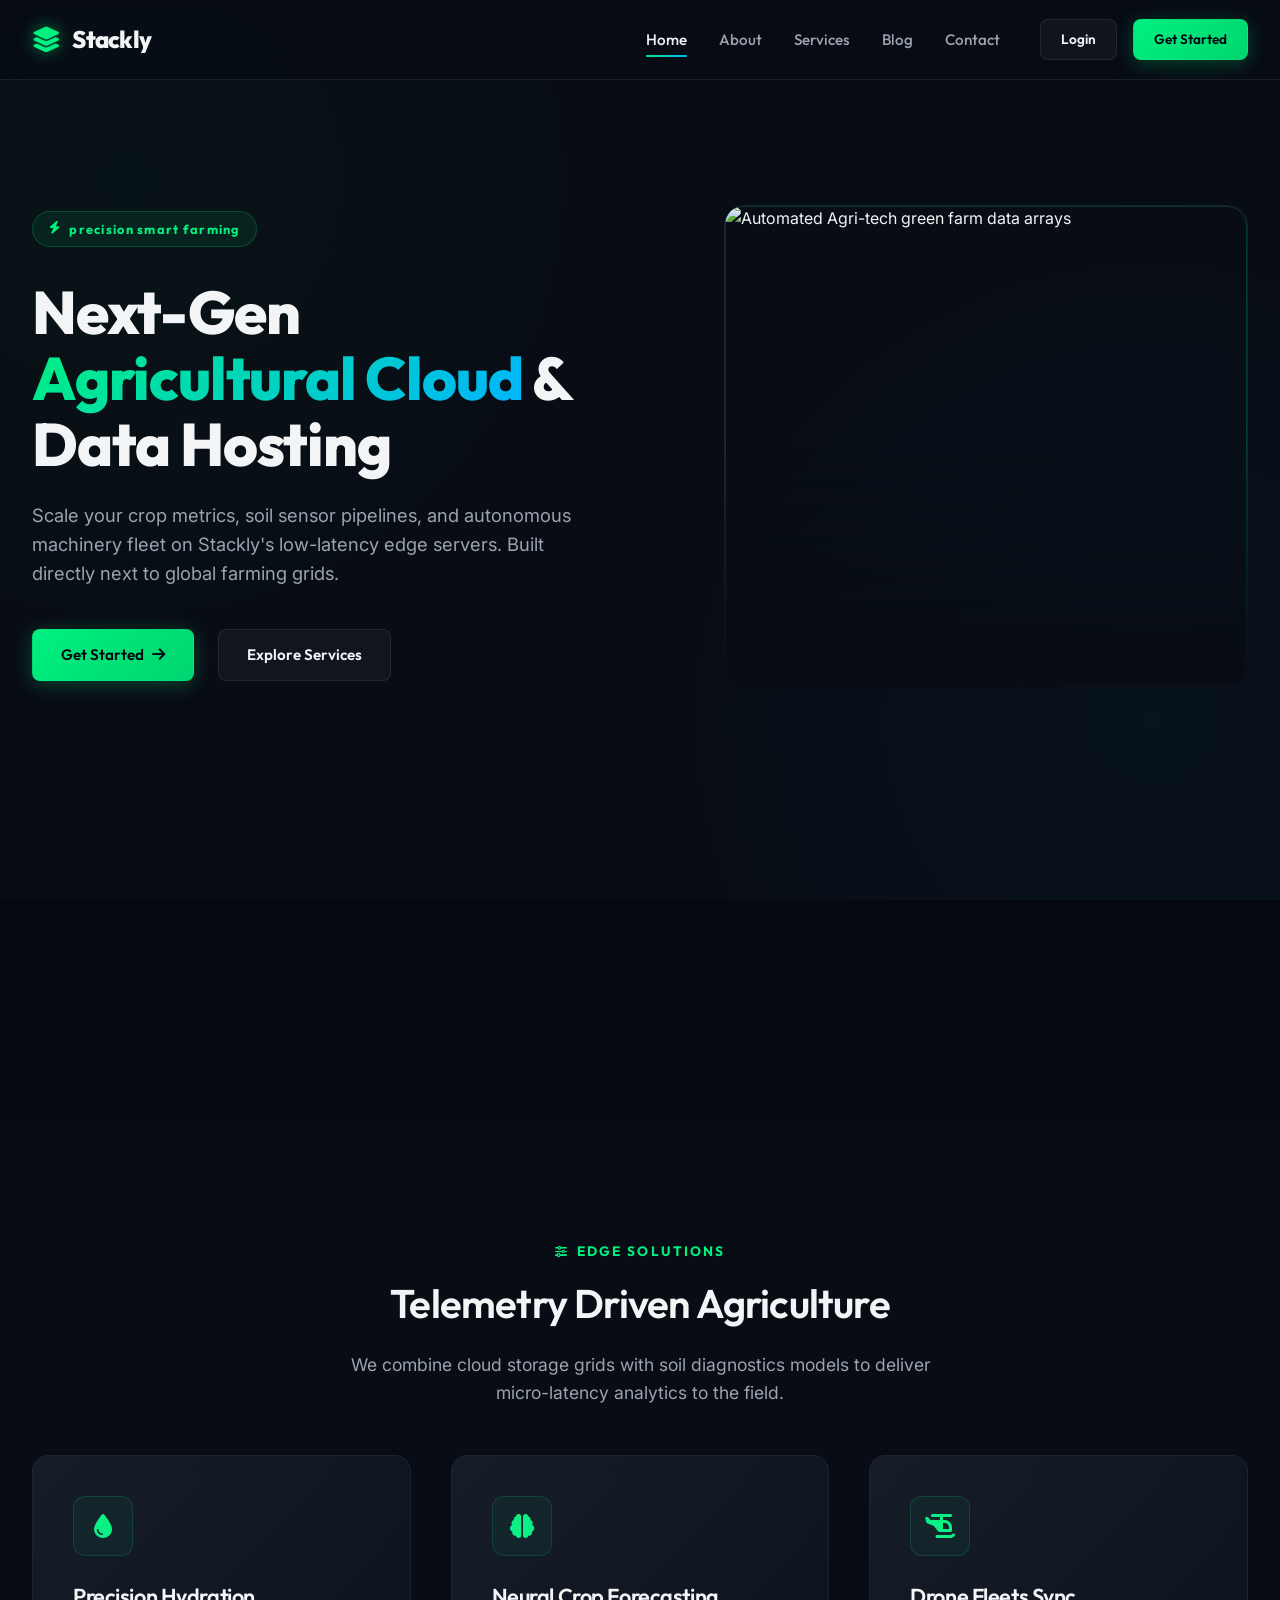
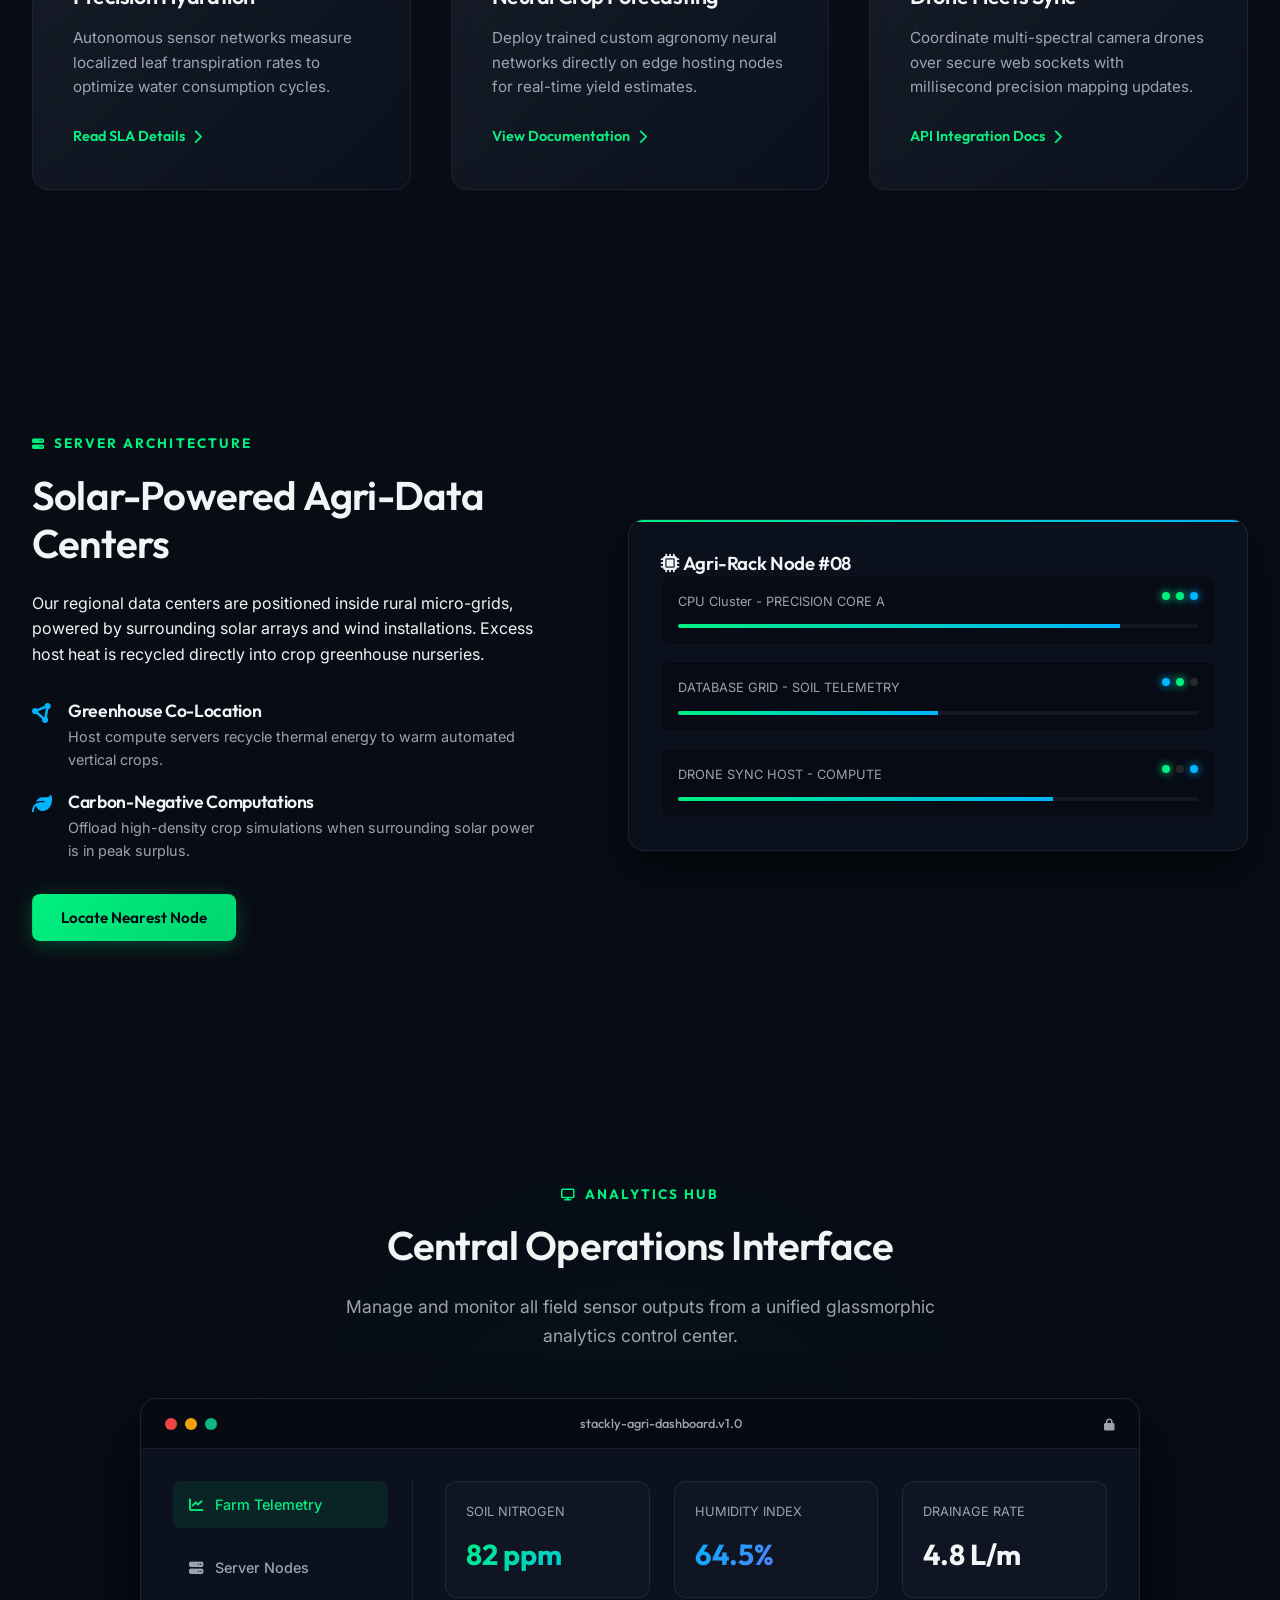
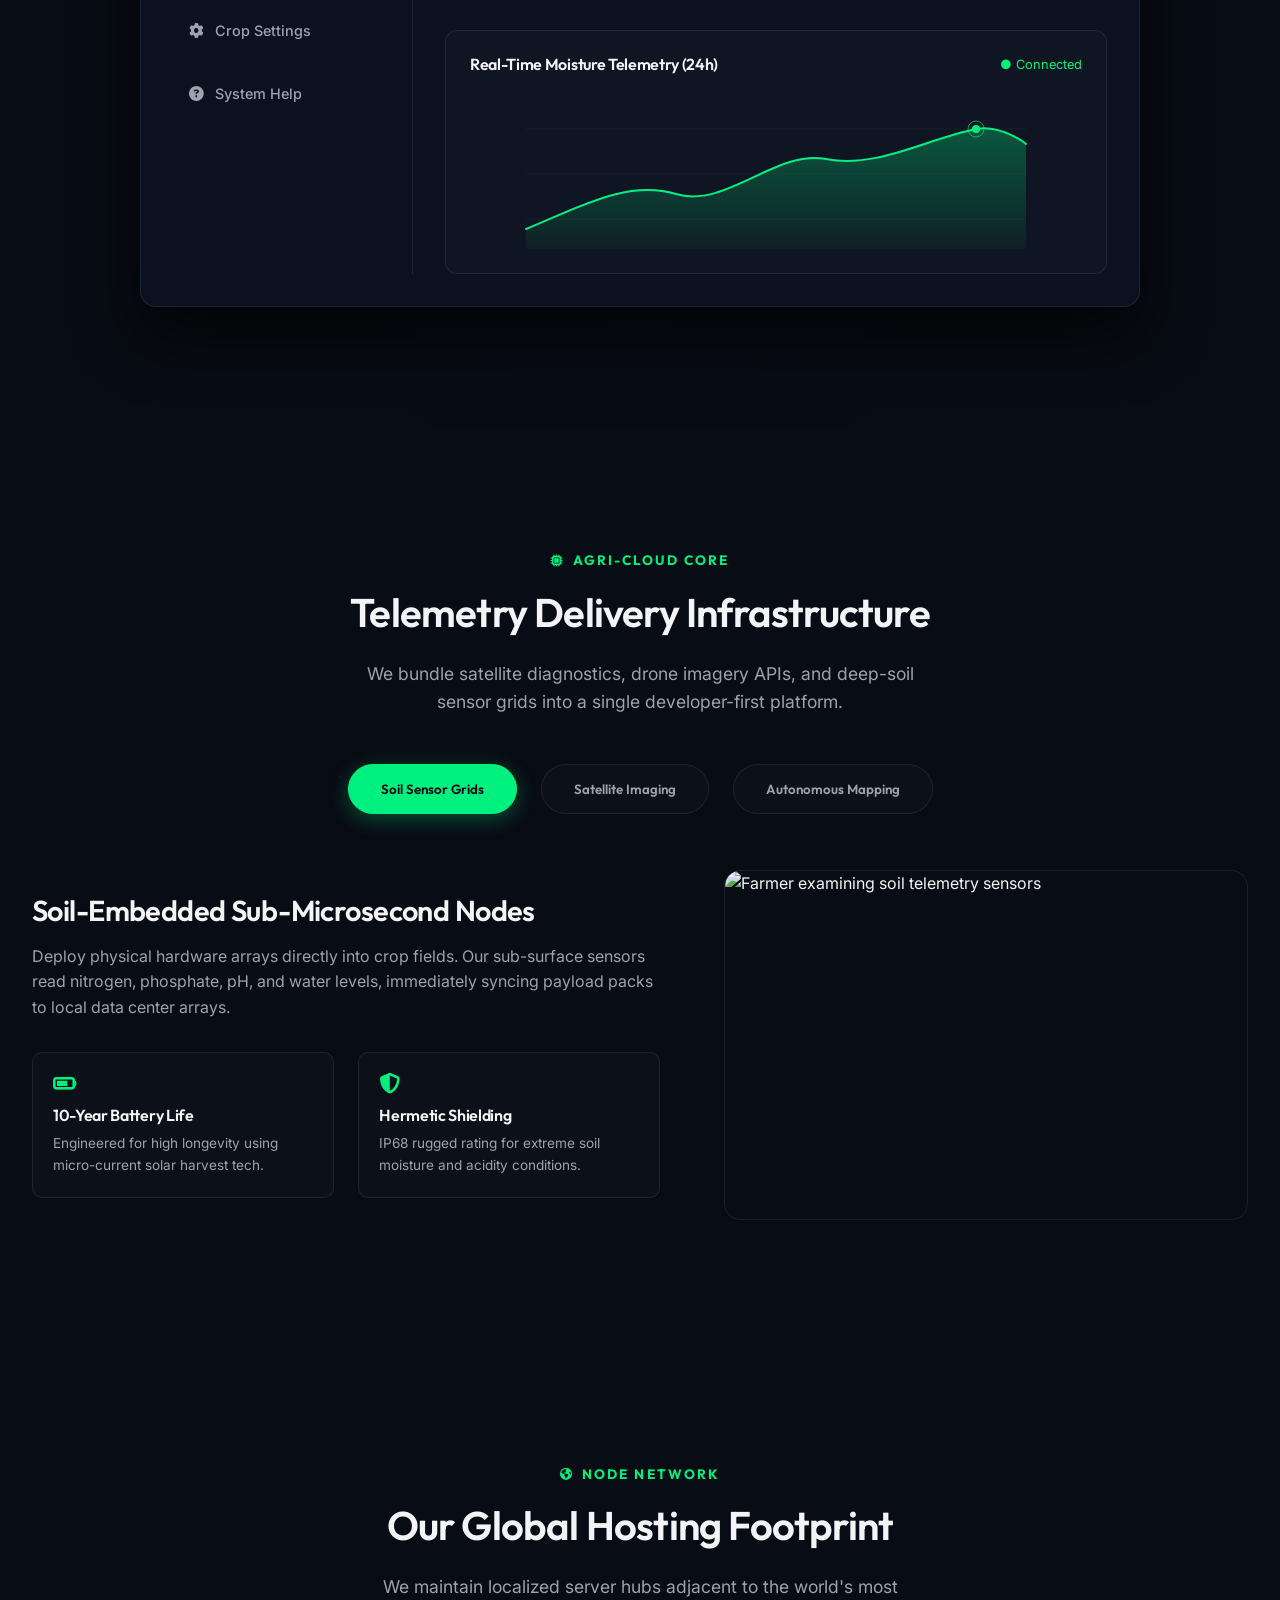
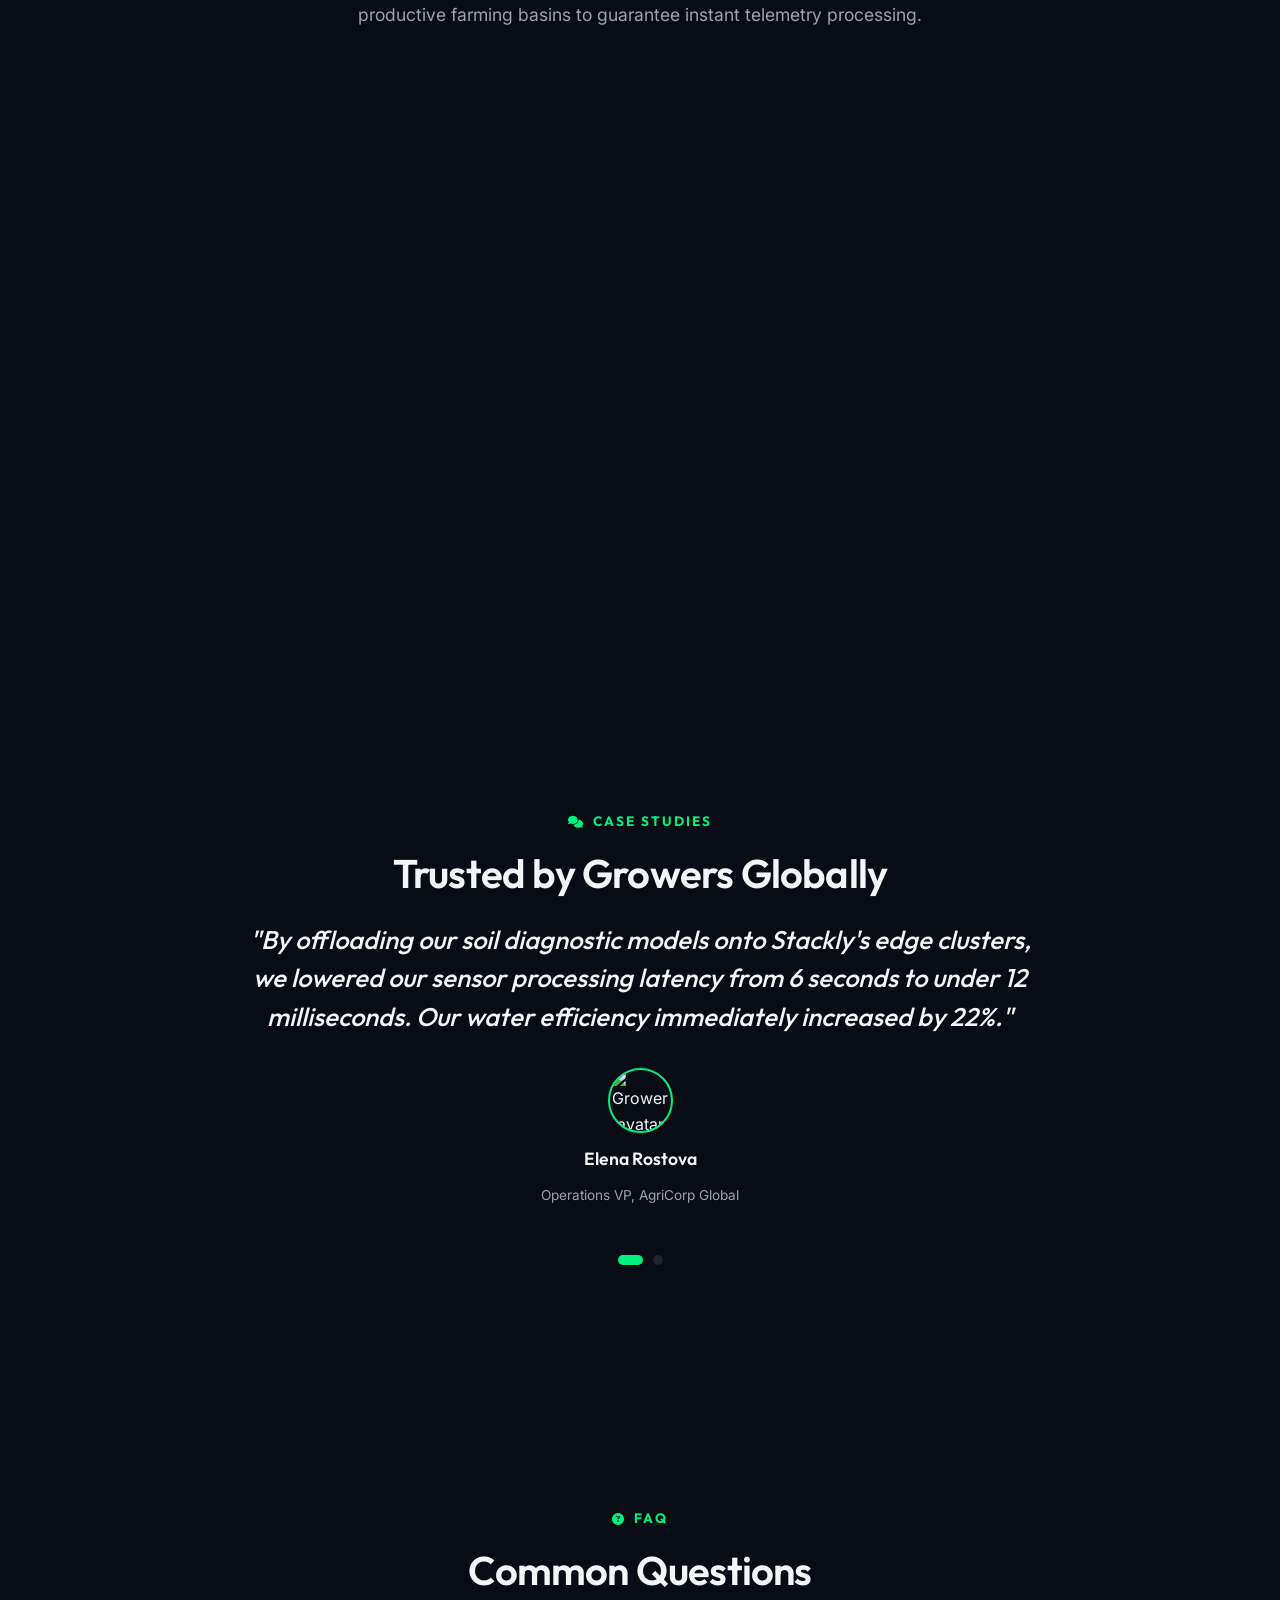
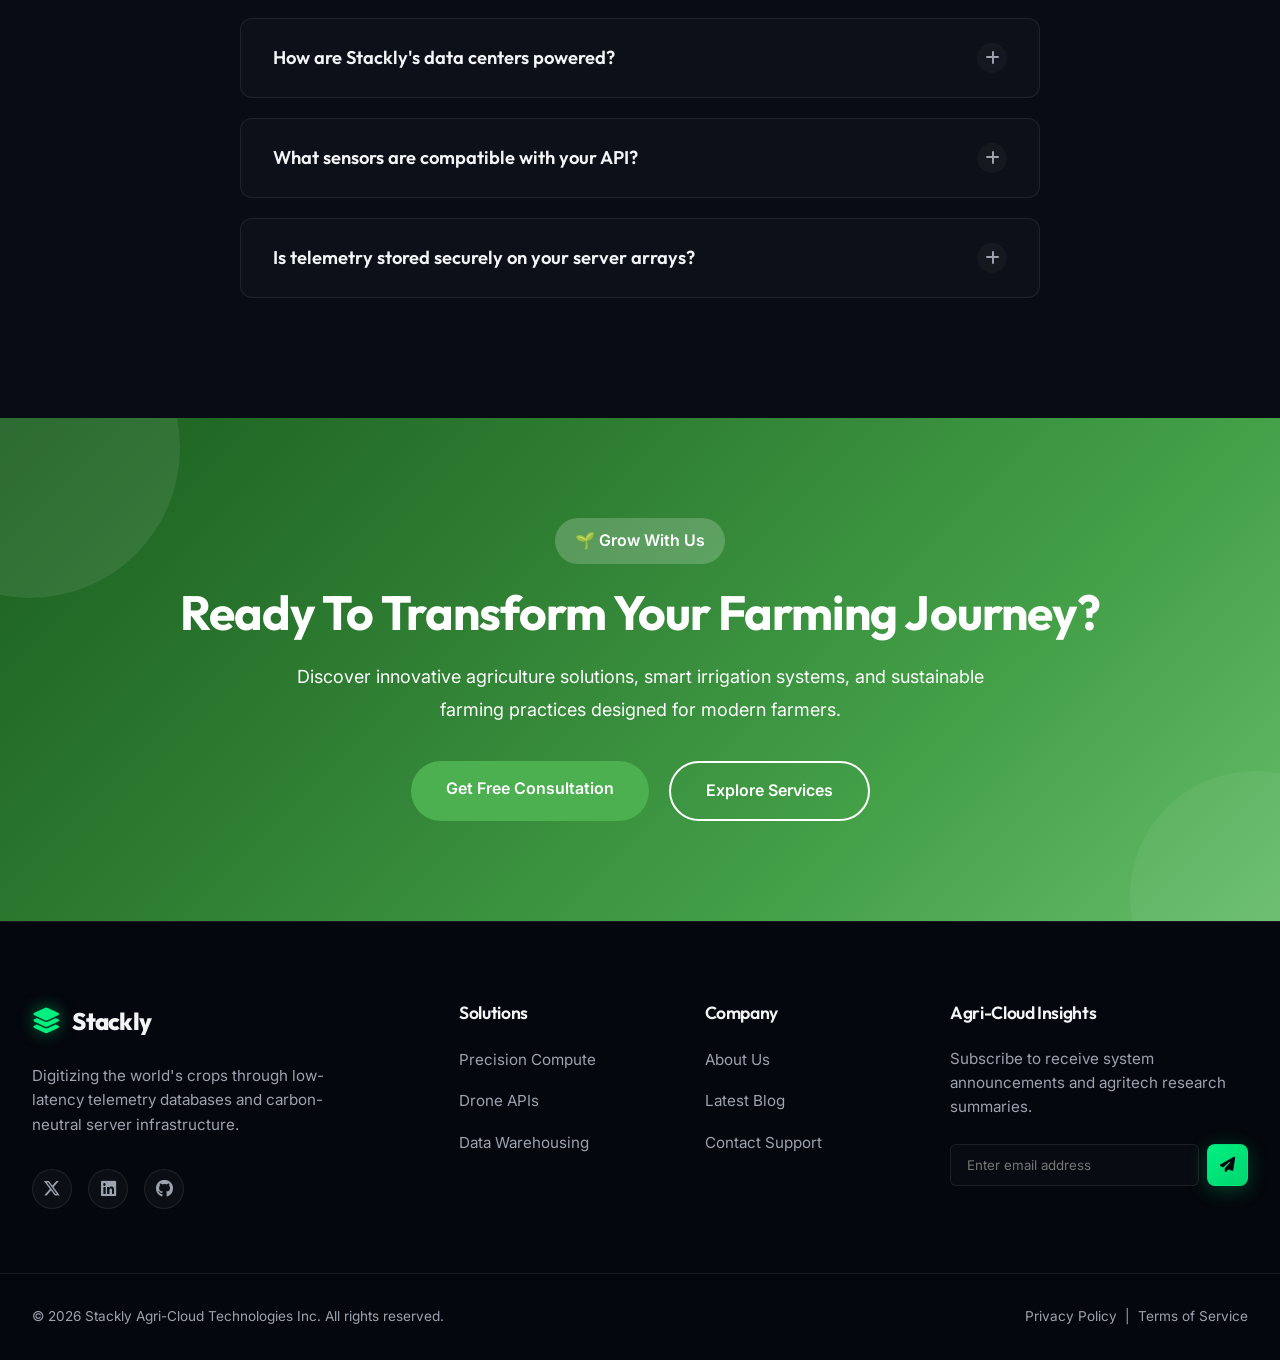
==== commit 46165894: "Added Loader and CTA Section" ====
--- a/index.html
+++ b/index.html
@@ -567,6 +567,38 @@
       </div>
     </div>
   </section>
+  <section class="cta-section">
+
+    <div class="container text-center">
+
+        <span class="cta-badge">
+            🌱 Grow With Us
+        </span>
+
+        <h2>
+            Ready To Transform Your Farming Journey?
+        </h2>
+
+        <p>
+            Discover innovative agriculture solutions, smart irrigation systems,
+            and sustainable farming practices designed for modern farmers.
+        </p>
+
+        <div class="cta-buttons">
+
+            <a href="contact.html" class="cta-btn-primary">
+                Get Free Consultation
+            </a>
+
+            <a href="services.html" class="cta-btn-secondary">
+                Explore Services
+            </a>
+
+        </div>
+
+    </div>
+
+</section>
 
   <!-- ==========================================================================
        FOOTER
@@ -624,6 +656,11 @@
 
   <!-- Core Javascript -->
   <script src="main.js"></script>
-
+  
 </body>
+<div id="loader">
+    <div class="loader-icon">🌱</div>
+    <div class="spinner"></div>
+    <p>Loading Agriculture Solutions...</p>
+</div>
 </html>
--- a/style.css
+++ b/style.css
@@ -120,12 +120,14 @@
 .gradient-text {
   background: linear-gradient(135deg, var(--primary) 0%, var(--secondary) 100%);
   -webkit-background-clip: text;
+background-clip: text;
   -webkit-text-fill-color: transparent;
 }
 
 .gradient-text-alt {
   background: linear-gradient(135deg, var(--secondary) 0%, var(--accent) 100%);
   -webkit-background-clip: text;
+background-clip: text;
   -webkit-text-fill-color: transparent;
 }
 
@@ -1972,6 +1974,7 @@
   line-height: 1;
   background: linear-gradient(135deg, var(--primary) 0%, var(--secondary) 100%);
   -webkit-background-clip: text;
+background-clip: text;
   -webkit-text-fill-color: transparent;
   margin-bottom: 1.5rem;
   filter: drop-shadow(0 0 15px rgba(0, 240, 128, 0.25));
@@ -2333,3 +2336,129 @@
     font-size: 2rem;
   }
 }
+#loader{
+    position:fixed;
+    top:0;
+    left:0;
+    width:100%;
+    height:100vh;
+    background:#0a192f;
+    display:flex;
+    justify-content:center;
+    align-items:center;
+    flex-direction:column;
+    z-index:99999;
+}
+
+.spinner{
+    width:60px;
+    height:60px;
+    border:5px solid #ddd;
+    border-top:5px solid #4CAF50;
+    border-radius:50%;
+    animation:spin 1s linear infinite;
+}
+
+@keyframes spin{
+    from{transform:rotate(0deg);}
+    to{transform:rotate(360deg);}
+}
+.cta-section{
+    padding:100px 20px;
+    background:linear-gradient(135deg,#1b5e20,#4caf50);
+    color:#fff;
+    text-align:center;
+}
+
+.cta-badge{
+    display:inline-block;
+    background:rgba(255,255,255,0.2);
+    padding:10px 20px;
+    border-radius:30px;
+    margin-bottom:20px;
+    font-weight:600;
+}
+
+.cta-section h2{
+    font-size:48px;
+    font-weight:700;
+    margin-bottom:20px;
+}
+
+.cta-section p{
+    max-width:700px;
+    margin:auto;
+    margin-bottom:35px;
+    font-size:18px;
+    line-height:1.8;
+}
+
+.cta-buttons{
+    display:flex;
+    justify-content:center;
+    gap:20px;
+    flex-wrap:wrap;
+}
+
+.cta-btn-primary,
+.cta-btn-secondary{
+    text-decoration:none;
+    padding:15px 35px;
+    border-radius:50px;
+    font-weight:600;
+    transition:.3s;
+}
+
+.cta-btn-primary{
+    background:#fff;
+    color:#1b5e20;
+}
+
+.cta-btn-secondary{
+    border:2px solid #fff;
+    color:#fff;
+}
+
+.cta-btn-primary:hover,
+.cta-btn-secondary:hover{
+    transform:translateY(-4px);
+}
+.cta-section{
+    padding:100px 20px;
+    text-align:center;
+    background:linear-gradient(
+        135deg,
+        #1b5e20 0%,
+        #2e7d32 35%,
+        #43a047 70%,
+        #66bb6a 100%
+    );
+    color:#fff;
+    position:relative;
+    overflow:hidden;
+}
+.cta-section::before{
+    content:"";
+    position:absolute;
+    width:300px;
+    height:300px;
+    background:rgba(255,255,255,0.08);
+    border-radius:50%;
+    top:-120px;
+    left:-120px;
+}
+
+.cta-section::after{
+    content:"";
+    position:absolute;
+    width:250px;
+    height:250px;
+    background:rgba(255,255,255,0.05);
+    border-radius:50%;
+    bottom:-100px;
+    right:-100px;
+}
+.cta-btn-primary{
+    background:#4CAF50;
+    color:#fff;
+}
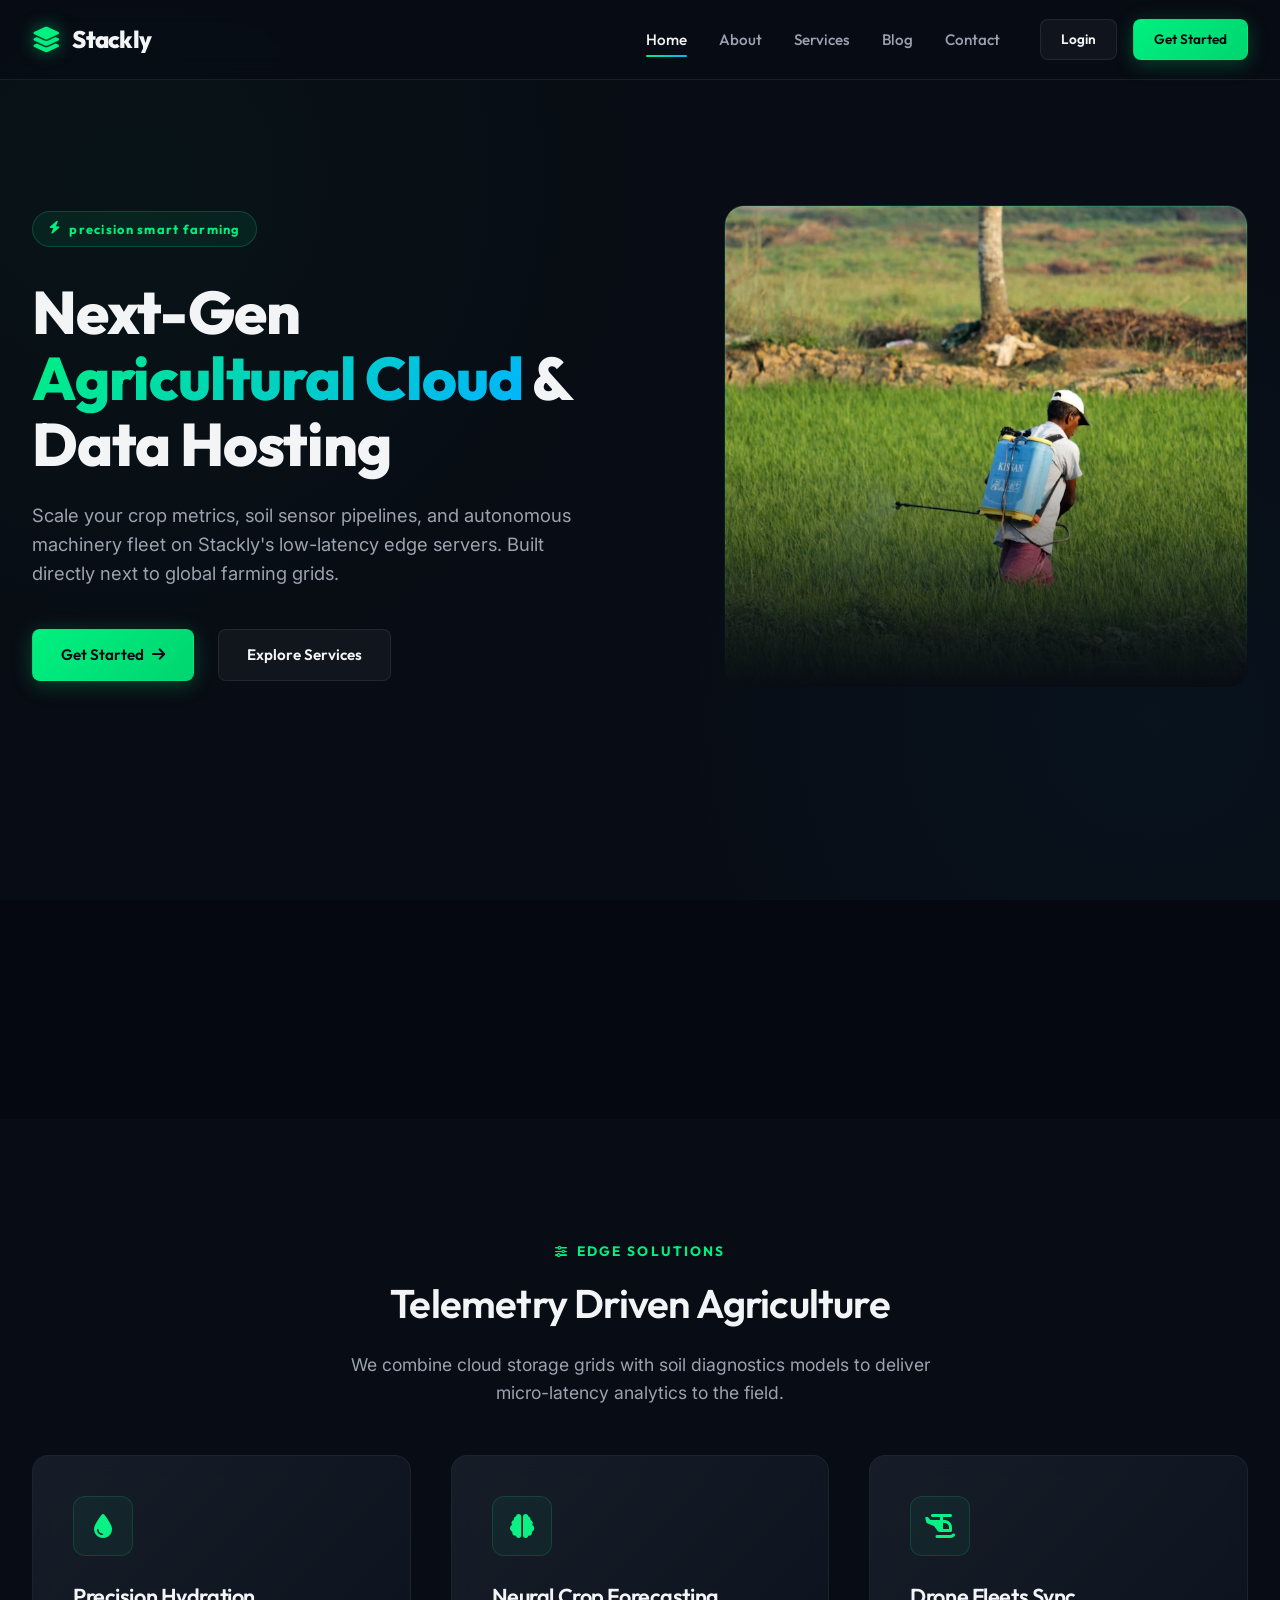
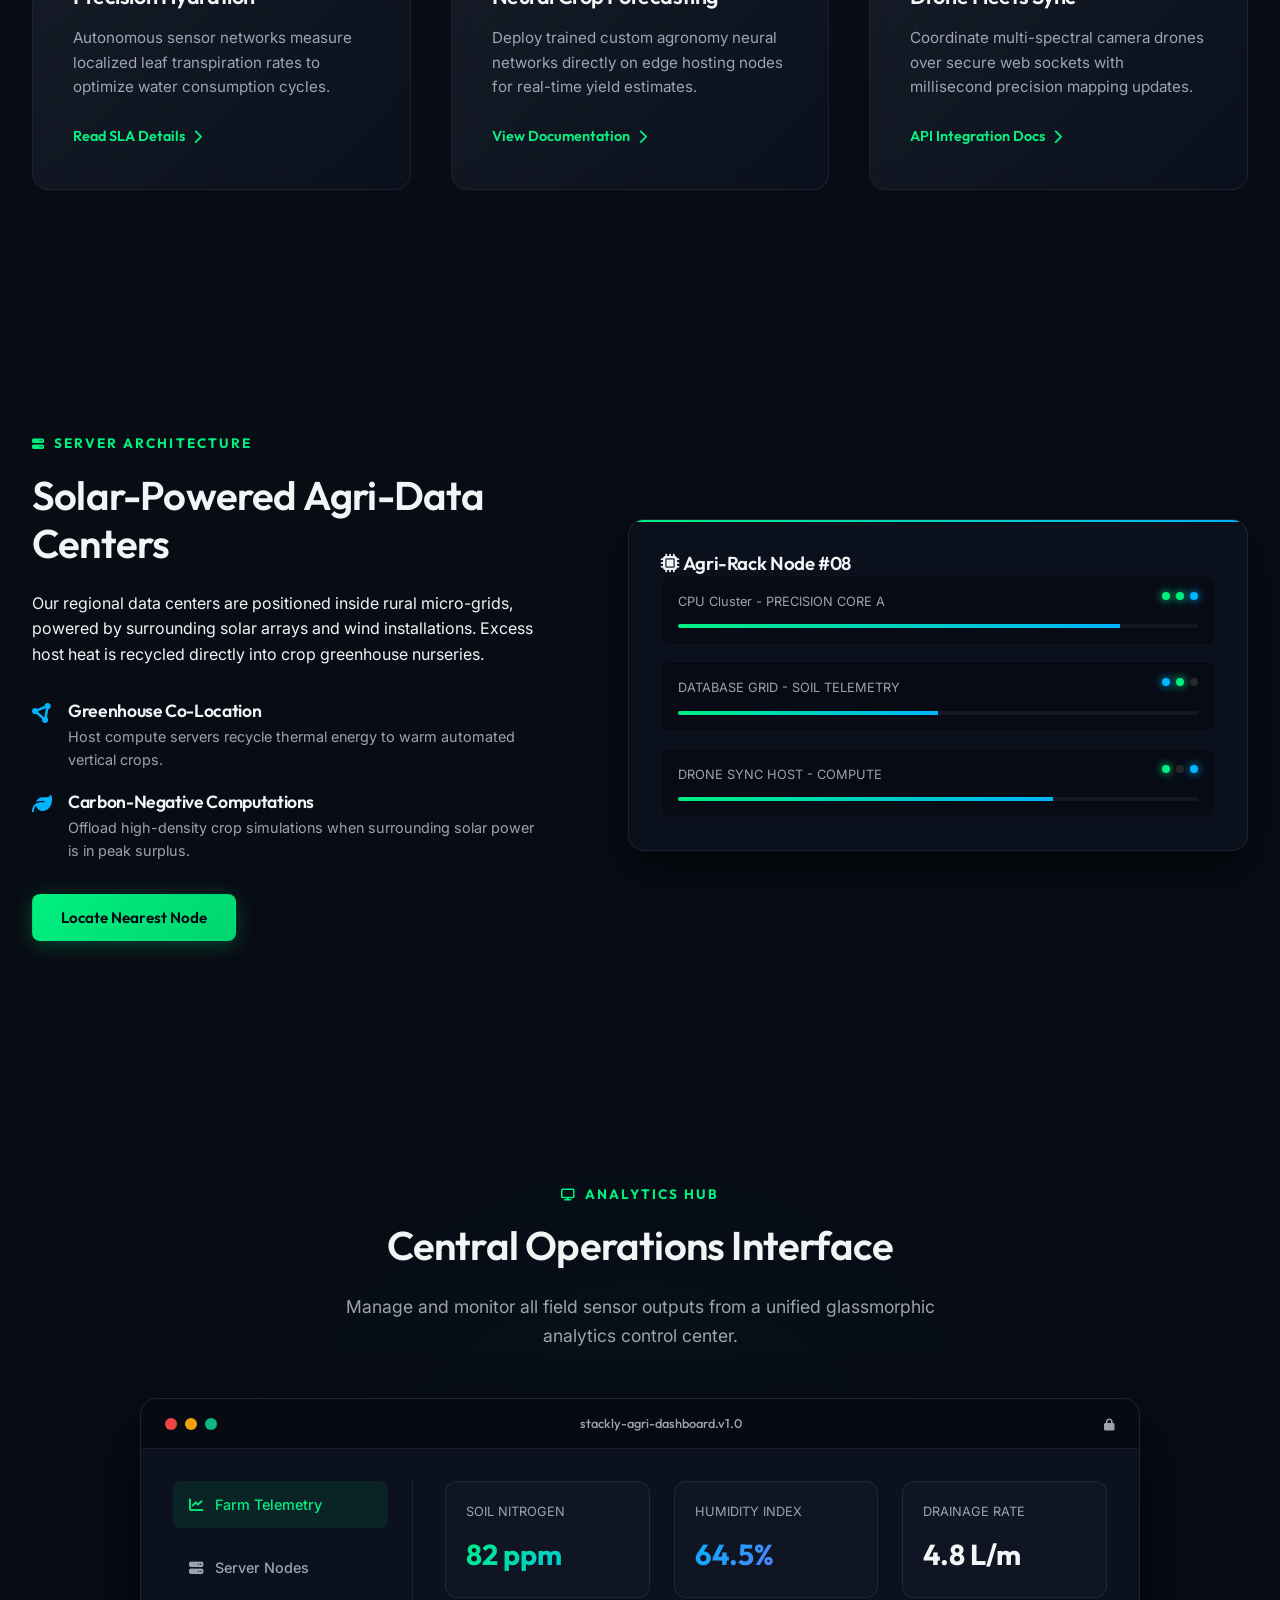
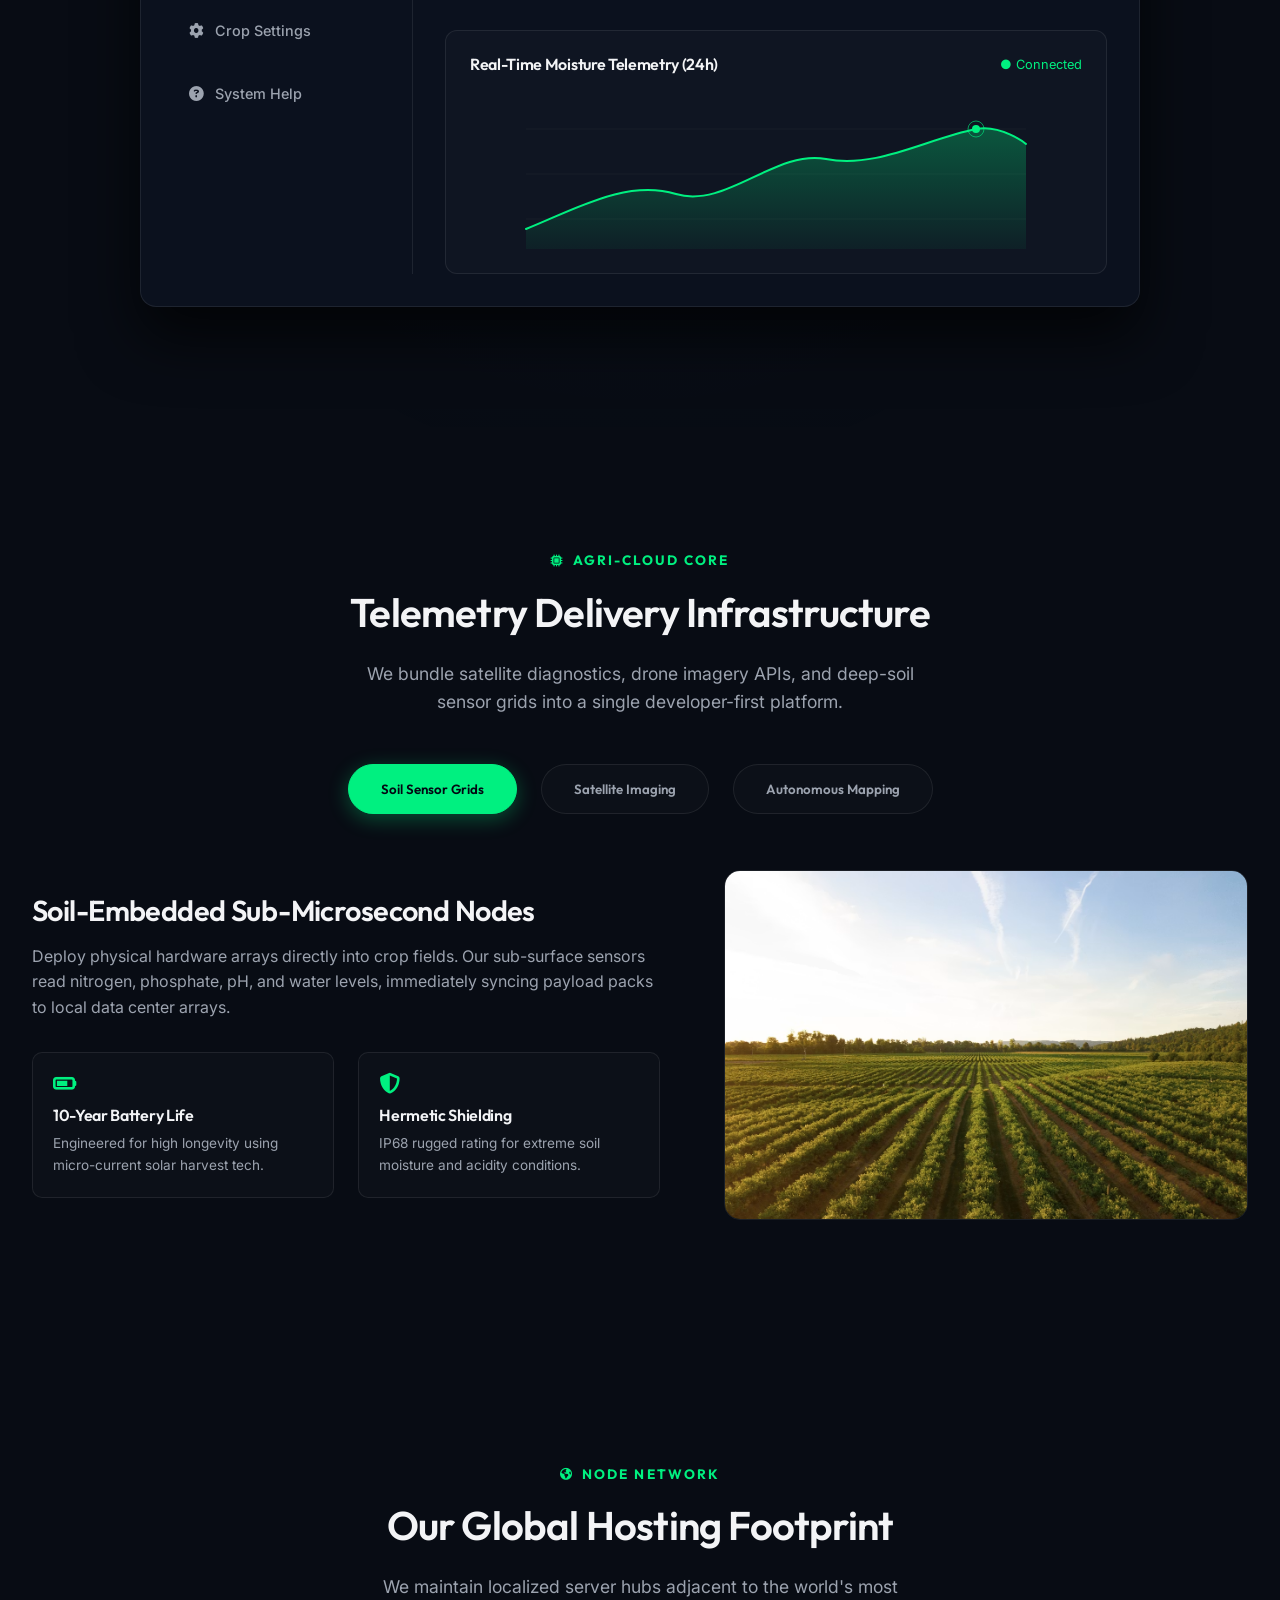
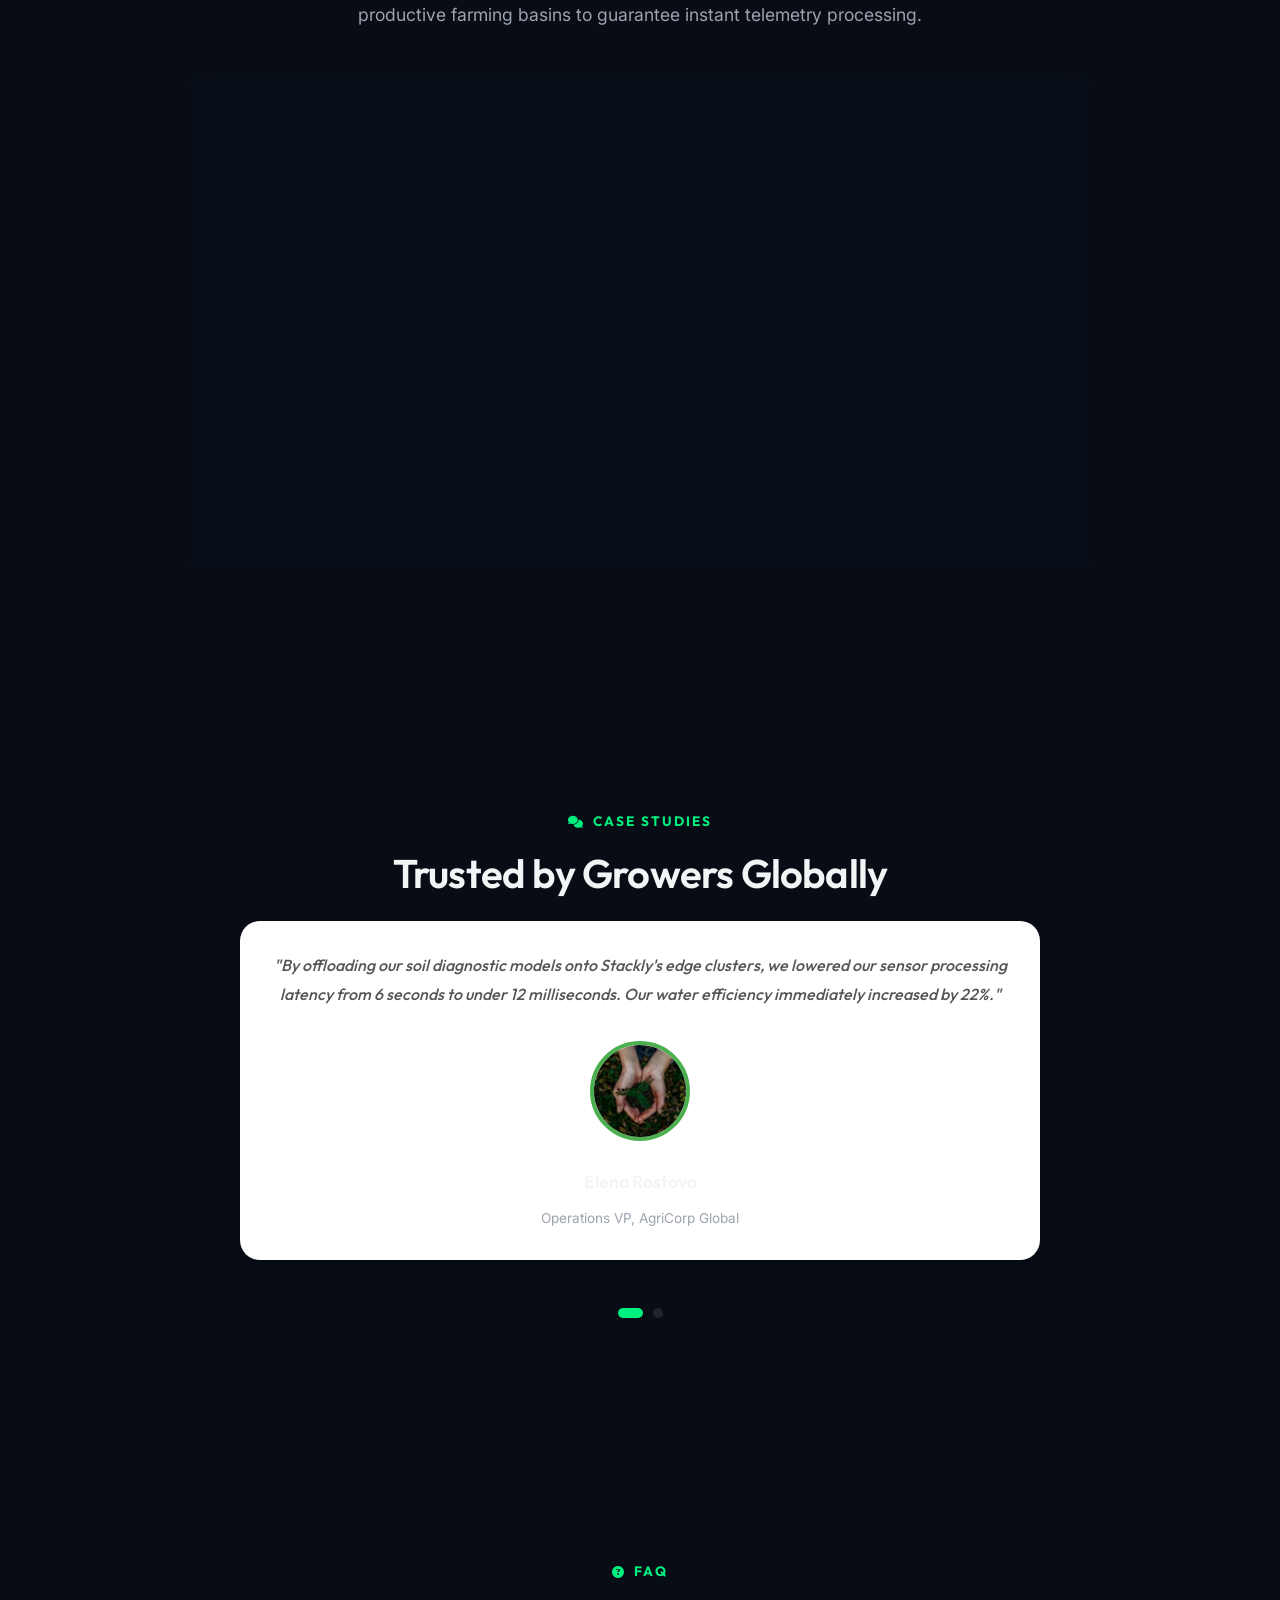
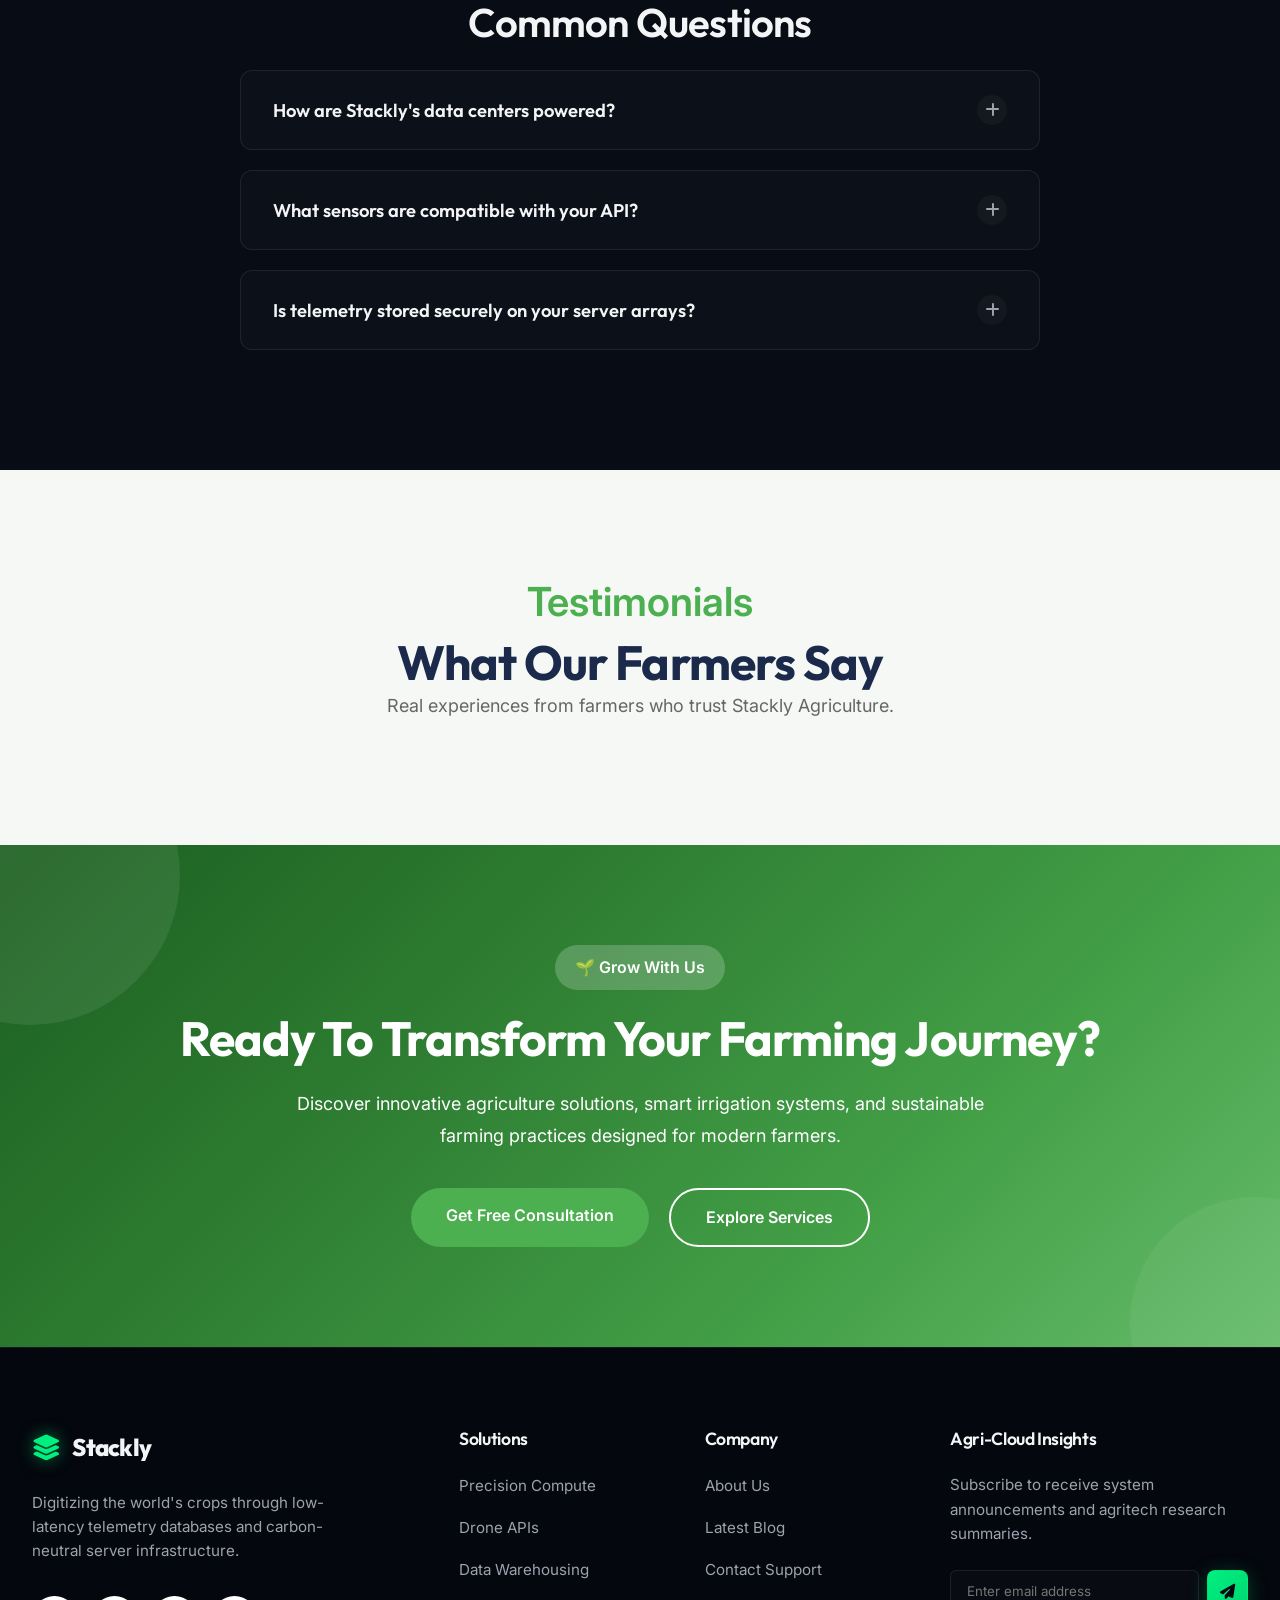
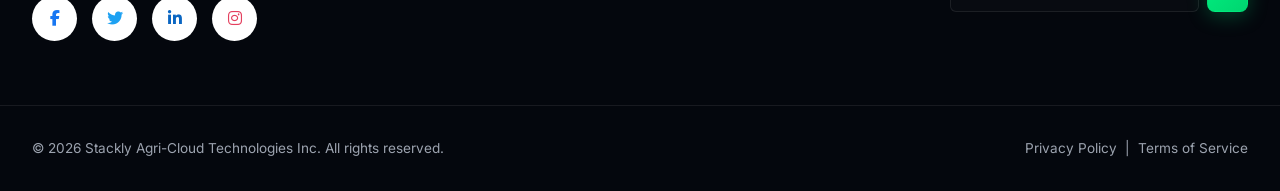
==== commit f9ebe7ce: "Fixed tester bugs and UI improvements" ====
--- a/index.html
+++ b/index.html
@@ -73,7 +73,7 @@
       </div>
       <div class="hero-visual reveal">
         <div class="hero-image-wrapper">
-          <img src="https://images.unsplash.com/photo-1628352081506-83c43123ed6d?auto=format&fit=crop&w=1200&q=80&fm=webp" alt="Automated Agri-tech green farm data arrays" loading="eager">
+          <img src="images/hero.webp" alt="Automated Agri-tech green farm data arrays" loading="eager">
         </div>
       </div>
     </div>
@@ -364,7 +364,7 @@
           </div>
         </div>
         <div class="tech-img-wrapper">
-          <img src="https://images.unsplash.com/photo-1560493676-04071c5f467b?auto=format&fit=crop&w=1200&q=80&fm=webp" alt="Farmer examining soil telemetry sensors" loading="lazy">
+          <img src="images/service1.webp" alt="Farmer examining soil telemetry sensors" loading="lazy">
         </div>
       </div>
 
@@ -389,7 +389,7 @@
           </div>
         </div>
         <div class="tech-img-wrapper">
-          <img src="https://images.unsplash.com/photo-1508962914676-134849a727f0?auto=format&fit=crop&w=1200&q=80&fm=webp" alt="Satellite perspective view of agricultural shapes" loading="lazy">
+          <img src="images/service2.webp" alt="Satellite perspective view of agricultural shapes" loading="lazy">
         </div>
       </div>
 
@@ -414,7 +414,7 @@
           </div>
         </div>
         <div class="tech-img-wrapper">
-          <img src="https://images.unsplash.com/photo-1523348837708-15d4a09cfac2?auto=format&fit=crop&w=1200&q=80&fm=webp" alt="Precision drone spraying smart farming fields" loading="lazy">
+          <img src="images/service3.webp" alt="Precision drone spraying smart farming fields" loading="lazy">
         </div>
       </div>
 
@@ -488,7 +488,7 @@
             "By offloading our soil diagnostic models onto Stackly's edge clusters, we lowered our sensor processing latency from 6 seconds to under 12 milliseconds. Our water efficiency immediately increased by 22%."
           </p>
           <div class="test-user">
-            <img src="https://images.unsplash.com/photo-1542601906990-b4d3fb778b09?auto=format&fit=crop&w=150&q=80&fm=webp" alt="Grower avatar" class="test-avatar">
+            <img src="images/service4.webp" alt="Grower avatar" class="test-avatar">
             <span class="test-name">Elena Rostova</span>
             <span class="test-role">Operations VP, AgriCorp Global</span>
           </div>
@@ -500,7 +500,7 @@
             "Running multi-spectral drone stitching APIs on Stackly has simplified our vertical greenhouse operations. The carbon-negative computation pipeline fits perfectly with our clean environmental mission."
           </p>
           <div class="test-user">
-            <img src="https://images.unsplash.com/photo-1558449028-b53a39d100fc?auto=format&fit=crop&w=150&q=80&fm=webp" alt="Agronomist avatar" class="test-avatar">
+            <img src="images/service5.webp" alt="Agronomist avatar" class="test-avatar">
             <span class="test-name">Marcus Vance</span>
             <span class="test-role">Director of Smart Farm Tech, NetherLabs</span>
           </div>
@@ -567,6 +567,59 @@
       </div>
     </div>
   </section>
+  <section class="testimonials-section">
+
+    <div class="container">
+
+        <div class="section-title text-center">
+            <span>Testimonials</span>
+            <h2>What Our Farmers Say</h2>
+            <p>Real experiences from farmers who trust Stackly Agriculture.</p>
+        </div>
+
+        <div class="row">
+
+            <div class="col-lg-4 col-md-6">
+                <div class="testimonial-card">
+                    <img src="images/client4.webp" alt="">
+                    <h4>Ramesh Kumar</h4>
+                    <div class="stars">⭐⭐⭐⭐⭐</div>
+                    <p>
+                        Stackly helped us improve irrigation management and
+                        increase crop productivity significantly.
+                    </p>
+                </div>
+            </div>
+
+            <div class="col-lg-4 col-md-6">
+                <div class="testimonial-card">
+                    <img src="images/client2.webp" alt="">
+                    <h4>Priya Sharma</h4>
+                    <div class="stars">⭐⭐⭐⭐⭐</div>
+                    <p>
+                        Their smart farming solutions helped us reduce water
+                        usage and improve farm efficiency.
+                    </p>
+                </div>
+            </div>
+
+            <div class="col-lg-4 col-md-6">
+                <div class="testimonial-card">
+                    <img src="images/client3.webp" alt="">
+                    <h4>Vikram Reddy</h4>
+                    <div class="stars">⭐⭐⭐⭐⭐</div>
+                    <p>
+                        Excellent support and guidance. The agriculture
+                        consulting services are highly professional.
+                    </p>
+                </div>
+            </div>
+
+        </div>
+
+    </div>
+
+</section>
   <section class="cta-section">
 
     <div class="container text-center">
@@ -613,11 +666,25 @@
         <p>
           Digitizing the world's crops through low-latency telemetry databases and carbon-neutral server infrastructure.
         </p>
-        <div class="social-links">
-          <a href="#" class="social-link"><i class="fa-brands fa-x-twitter"></i></a>
-          <a href="#" class="social-link"><i class="fa-brands fa-linkedin"></i></a>
-          <a href="#" class="social-link"><i class="fa-brands fa-github"></i></a>
-        </div>
+       <div class="footer-social">
+
+    <a href="404.html">
+        <i class="fab fa-facebook-f"></i>
+    </a>
+
+    <a href="404.html">
+        <i class="fab fa-twitter"></i>
+    </a>
+
+    <a href="404.html">
+        <i class="fab fa-linkedin-in"></i>
+    </a>
+
+    <a href="404.html">
+        <i class="fab fa-instagram"></i>
+    </a>
+
+</div>
       </div>
 
       <div class="footer-nav-col">
--- a/style.css
+++ b/style.css
@@ -2461,4 +2461,394 @@
 .cta-btn-primary{
     background:#4CAF50;
     color:#fff;
+}
+.testimonials-section{
+    padding:100px 0;
+    background:#f8faf8;
+}
+
+.testimonial-card{
+    background:#fff;
+    padding:35px;
+    border-radius:20px;
+    text-align:center;
+    box-shadow:0 10px 30px rgba(0,0,0,.08);
+    transition:.4s;
+    height:100%;
+}
+
+.testimonial-card:hover{
+    transform:translateY(-10px);
+}
+
+.testimonial-card img{
+    width:90px;
+    height:90px;
+    border-radius:50%;
+    object-fit:cover;
+    margin-bottom:20px;
+    border:4px solid #4CAF50;
+}
+
+.testimonial-card h4{
+    margin-bottom:10px;
+    font-weight:700;
+}
+
+.stars{
+    color:#ffc107;
+    font-size:18px;
+    margin-bottom:15px;
+}
+
+.testimonial-card p{
+    color:#666;
+    line-height:1.8;
+}
+.testimonial-card img{
+    width:100px;
+    height:100px;
+    object-fit:cover;
+    border-radius:50%;
+    border:4px solid #4CAF50;
+}
+.section-title span{
+    color:#4CAF50;
+    font-weight:600;
+}
+
+.section-title h2{
+    color:#1b2a4a !important;
+    font-size:48px;
+    font-weight:700;
+}
+
+.section-title p{
+    color:#666 !important;
+    font-size:18px;
+}
+.testimonial-card h4{
+    color:#222 !important;
+    font-size:24px;
+    font-weight:700;
+}
+
+.testimonial-card p{
+    color:#555 !important;
+    font-size:16px;
+    line-height:1.8;
+}
+.testimonials-section{
+    padding:100px 0;
+    background:#f5f8f5;
+}
+
+.testimonial-card{
+    background:#fff;
+    border-radius:20px;
+    padding:30px;
+    text-align:center;
+    box-shadow:0 10px 25px rgba(0,0,0,.08);
+    height:100%;
+}
+
+.testimonial-card img{
+    width:100px;
+    height:100px;
+    border-radius:50%;
+    object-fit:cover;
+    margin-bottom:15px;
+    border:4px solid #4CAF50;
+}
+
+.testimonial-card h4{
+    color:#222;
+    font-weight:700;
+}
+
+.testimonial-card p{
+    color:#555;
+}
+
+.stars{
+    color:#ffc107;
+    margin:10px 0;
+}
+.footer-social a{
+    width:45px;
+    height:45px;
+    display:flex;
+    align-items:center;
+    justify-content:center;
+    border-radius:50%;
+    background:#fff;
+    transition:.3s;
+    text-decoration:none;
+}
+
+/* Facebook */
+.footer-social a:nth-child(1){
+    color:#1877F2;
+}
+
+/* Twitter/X */
+.footer-social a:nth-child(2){
+    color:#1DA1F2;
+}
+
+/* LinkedIn */
+.footer-social a:nth-child(3){
+    color:#0A66C2;
+}
+
+/* Instagram */
+.footer-social a:nth-child(4){
+    color:#E4405F;
+}
+
+/* Hover */
+.footer-social a:hover{
+    transform:translateY(-5px);
+    box-shadow:0 10px 20px rgba(0,0,0,.15);
+}
+.footer-social{
+    display:flex;
+    align-items:center;
+    gap:15px;
+    margin-top:25px;
+    flex-wrap:wrap;
+}
+
+.footer-social a{
+    width:45px;
+    height:45px;
+    border-radius:50%;
+    display:flex;
+    align-items:center;
+    justify-content:center;
+    background:#fff;
+    text-decoration:none;
+    transition:.3s;
+}
+
+.footer-social a:hover{
+    transform:translateY(-5px);
+}
+@media (max-width: 991px){
+
+    .navbar-collapse{
+        position: fixed;
+        top: 0;
+        left: -100%;
+        width: 100%;
+        height: 100vh;
+        background: #0b1220;
+        z-index: 9999;
+        padding-top: 100px;
+        transition: 0.4s;
+        text-align: center;
+    }
+
+    .navbar-collapse.show{
+        left: 0;
+    }
+
+    .navbar-nav{
+        gap: 20px;
+    }
+
+    .navbar-nav .nav-link{
+        color: #fff !important;
+        font-size: 22px;
+    }
+
+    .navbar-toggler{
+        z-index: 10000;
+    }
+}
+@media (max-width:991px){
+
+    .navbar-nav{
+        display:flex;
+        flex-direction:column;
+        align-items:center;
+        justify-content:center;
+    }
+
+}
+@media(max-width:768px){
+
+.navbar-collapse{
+    position:fixed;
+    top:0;
+    left:-100%;
+    width:100%;
+    height:100vh;
+    background:#07111f;
+    z-index:9999;
+    transition:0.4s ease;
+    overflow-y:auto;
+}
+
+.navbar-collapse.show{
+    left:0;
+}
+
+.navbar-nav{
+    display:flex;
+    flex-direction:column;
+    align-items:center;
+    justify-content:center;
+    min-height:100vh;
+    gap:25px;
+}
+
+.navbar-nav .nav-link{
+    color:#fff !important;
+    font-size:22px;
+    font-weight:600;
+}
+
+.login-btn,
+.custom-btn{
+    width:220px;
+    text-align:center;
+}
+
+.mobile-close{
+    position:absolute;
+    top:25px;
+    right:25px;
+    color:#fff;
+    font-size:32px;
+    background:none;
+    border:none;
+}
+}
+.menu-toggle{
+    display:none;
+    background:none;
+    border:none;
+    color:white;
+    font-size:24px;
+    cursor:pointer;
+}
+
+@media(max-width:768px){
+
+    .menu-toggle{
+        display:block;
+    }
+
+    .dash-sidebar{
+        position:fixed;
+        top:0;
+        left:-280px;
+        width:260px;
+        height:100vh;
+        z-index:9999;
+        transition:0.4s;
+    }
+
+    .dash-sidebar.active{
+        left:0;
+    }
+
+    .dash-main{
+        width:100%;
+        margin-left:0;
+    }
+}
+@media (max-width:768px){
+
+    .dash-header{
+        display:flex;
+        align-items:flex-start;
+        gap:15px;
+        padding:15px;
+    }
+
+    .menu-toggle{
+        flex-shrink:0;
+        margin-top:5px;
+    }
+
+    .header-content{
+        flex:1;
+    }
+
+    .header-content h1{
+        font-size:32px;
+        line-height:1.2;
+        margin-bottom:8px;
+    }
+
+    .header-content p{
+        font-size:14px;
+    }
+}
+@media (max-width:768px){
+
+    .dash-header{
+        position:relative;
+    }
+
+    .menu-toggle{
+        position:absolute;
+        top:10px;
+        right:10px;
+        z-index:999;
+    }
+}
+.team-card{
+    display:flex;
+    flex-direction:column;
+    align-items:center;
+    text-align:center;
+    height:100%;
+    min-height:480px;
+}
+
+.team-avatar-wrapper{
+    width:220px;
+    height:220px;
+    overflow:hidden;
+    border-radius:20px;
+    margin-bottom:20px;
+}
+
+.team-avatar-wrapper img{
+    width:100%;
+    height:100%;
+    object-fit:cover;
+    display:block;
+}
+
+.team-card h4{
+    min-height:50px;
+    margin-bottom:10px;
+}
+
+.team-card p:first-of-type{
+    min-height:30px;
+}
+
+.team-card p:last-of-type{
+    min-height:60px;
+}
+.team-avatar-wrapper{
+    width:200px;
+    height:200px;
+    border-radius:20px;
+    overflow:hidden;
+}
+.team-grid{
+    display:grid;
+    grid-template-columns:repeat(3, 1fr);
+    gap:30px;
+    width:100%;
+}
+
+.team-card{
+    width:100%;
 }
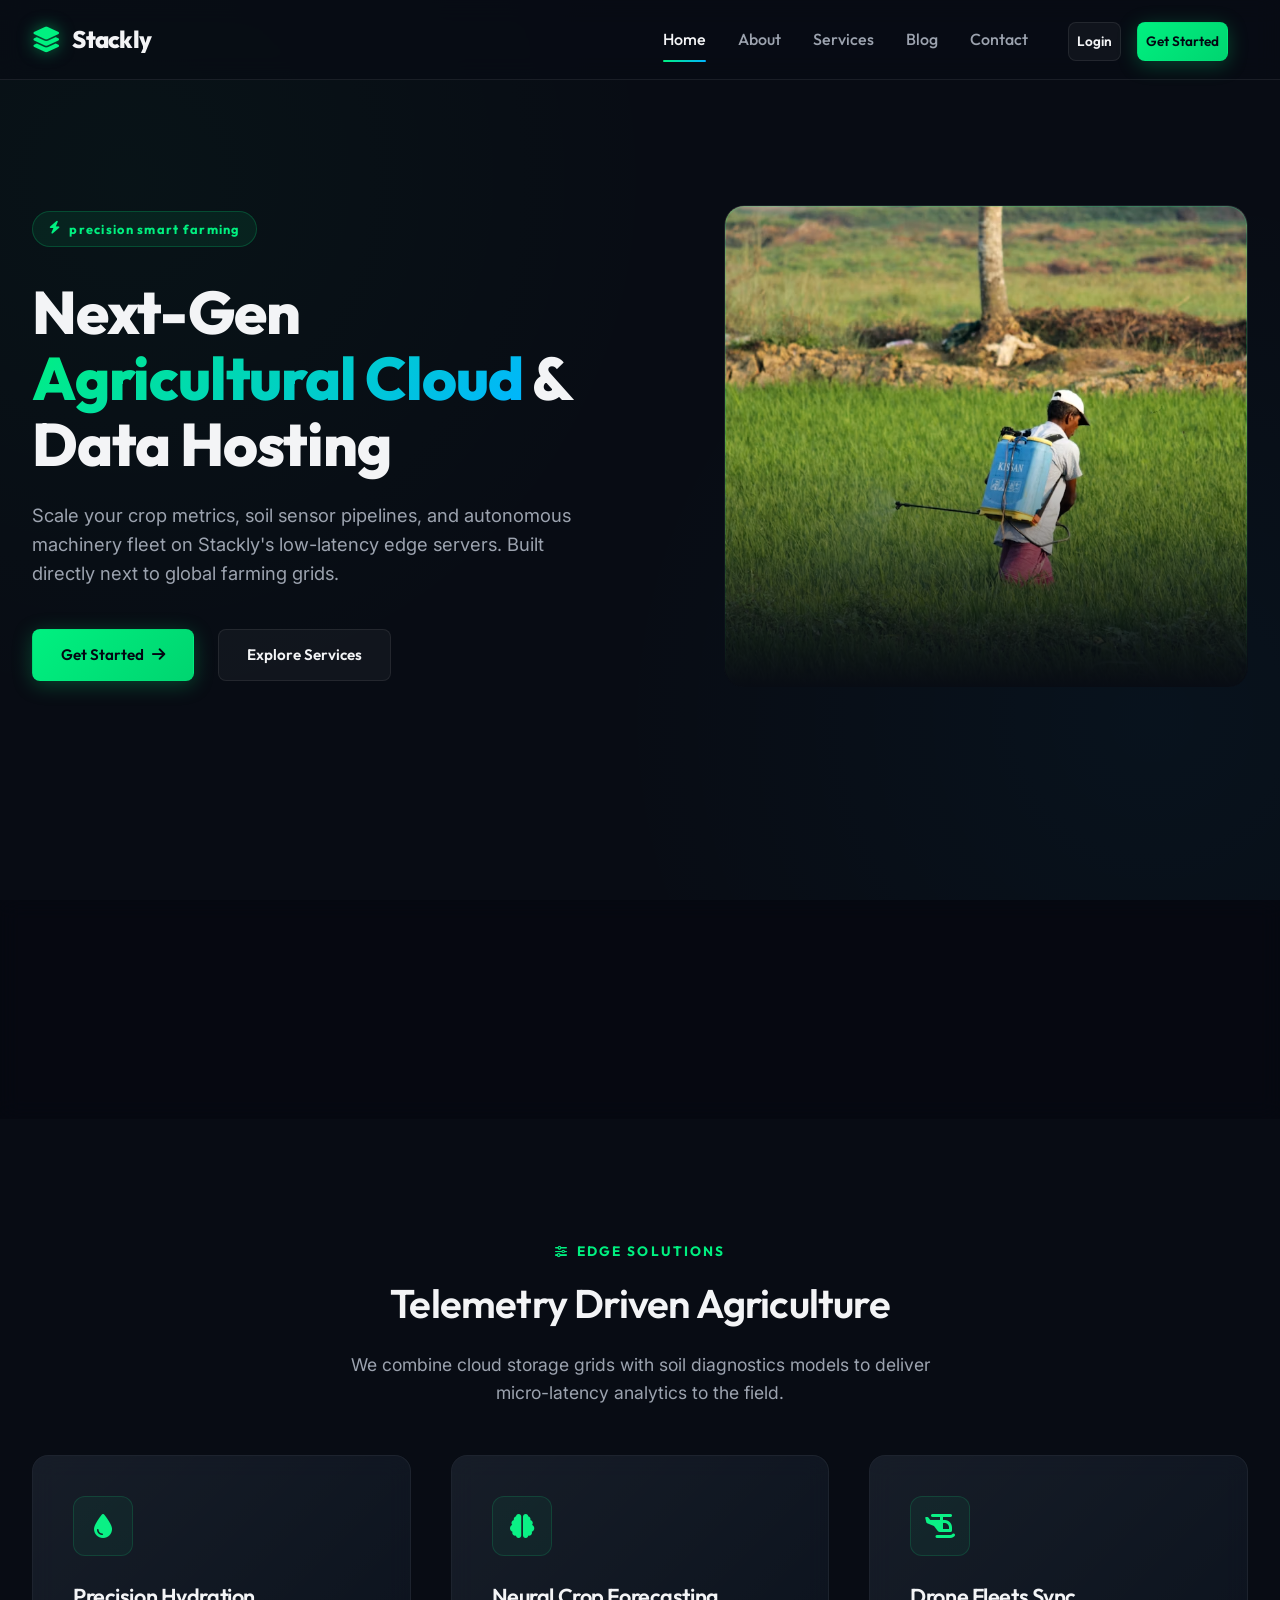
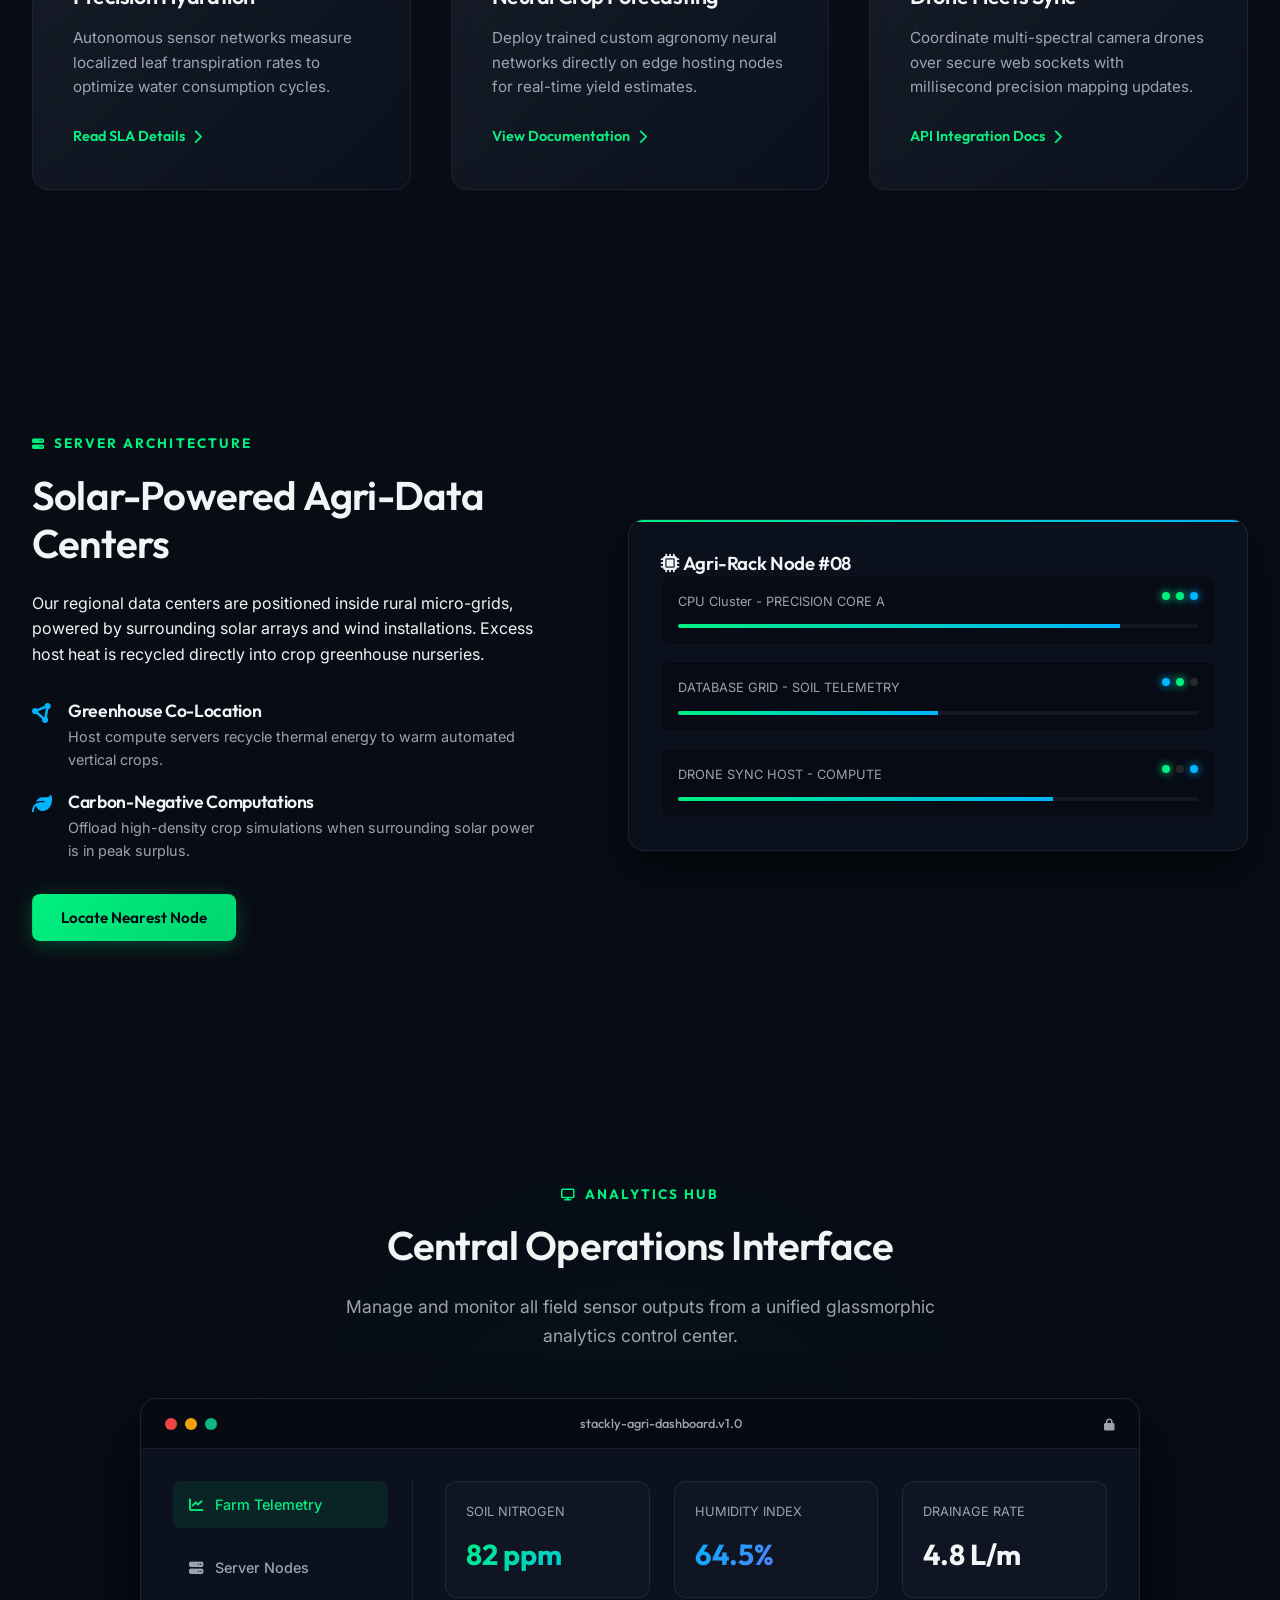
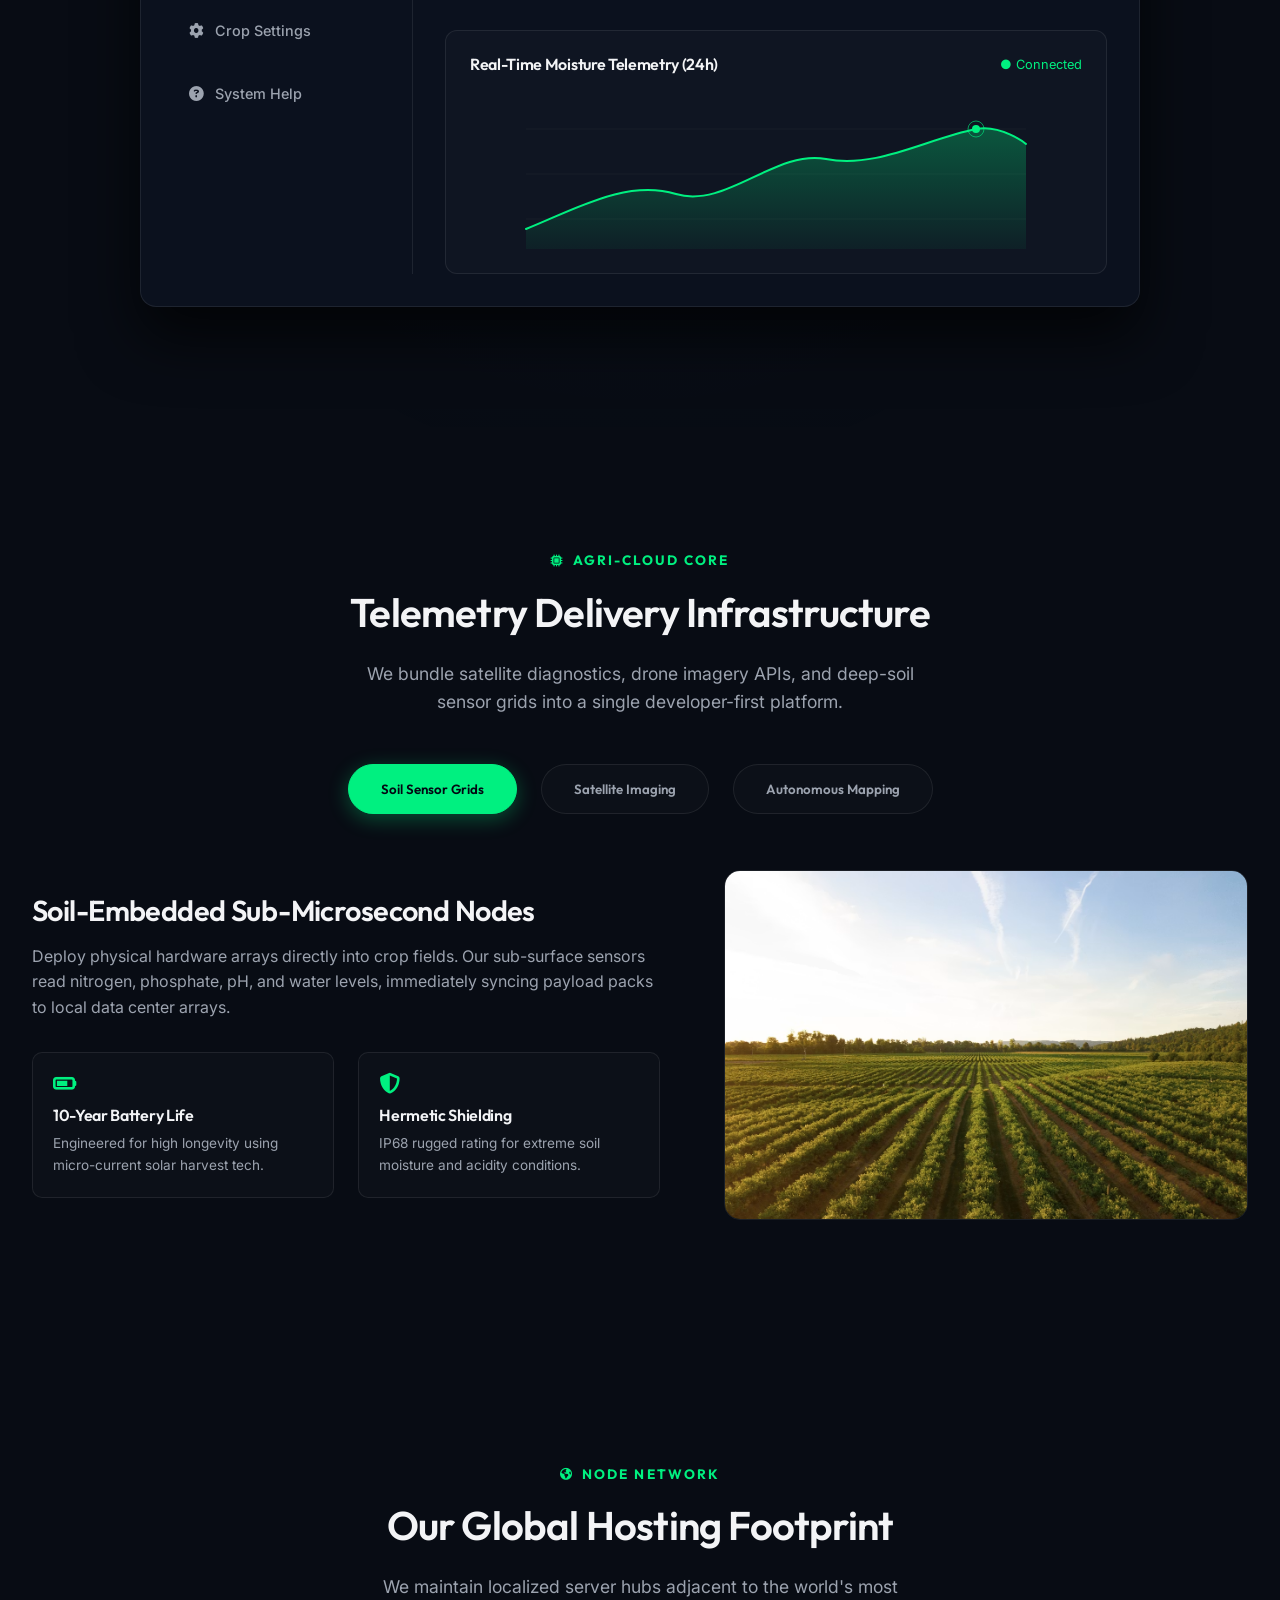
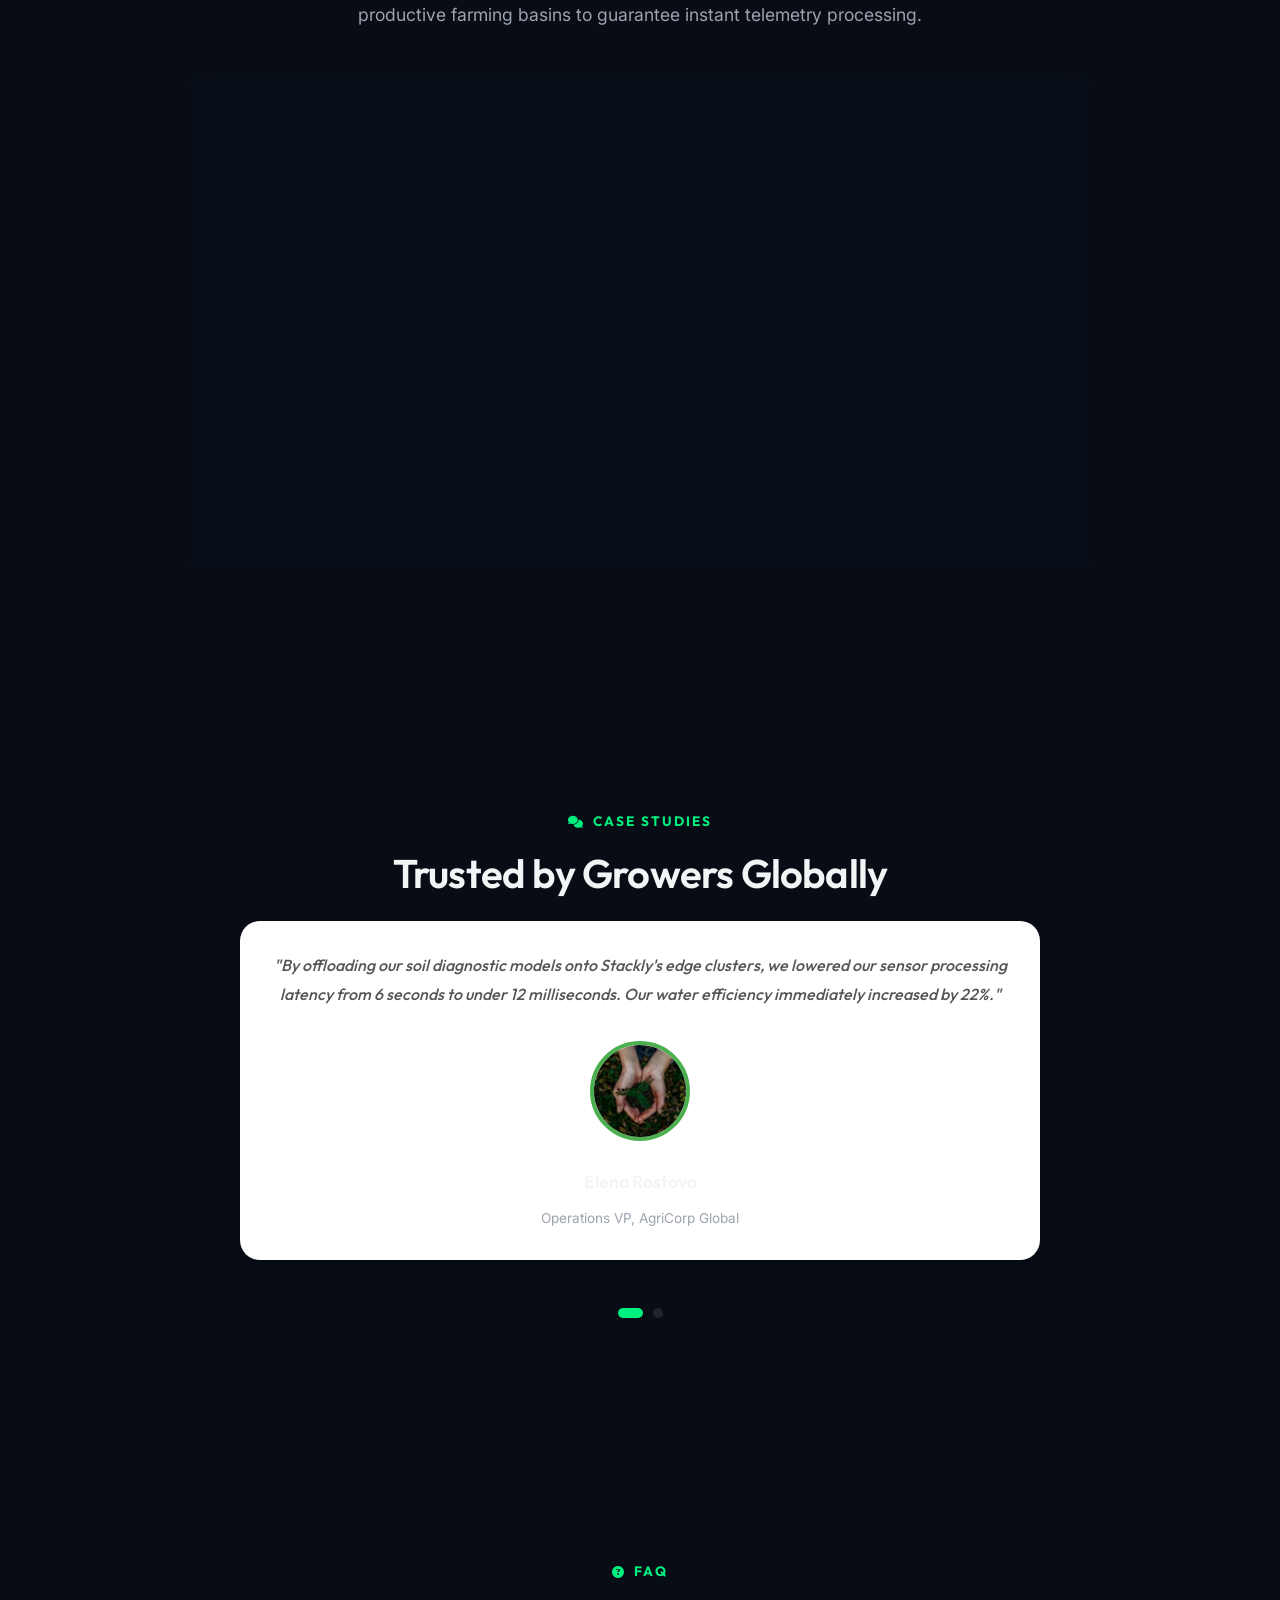
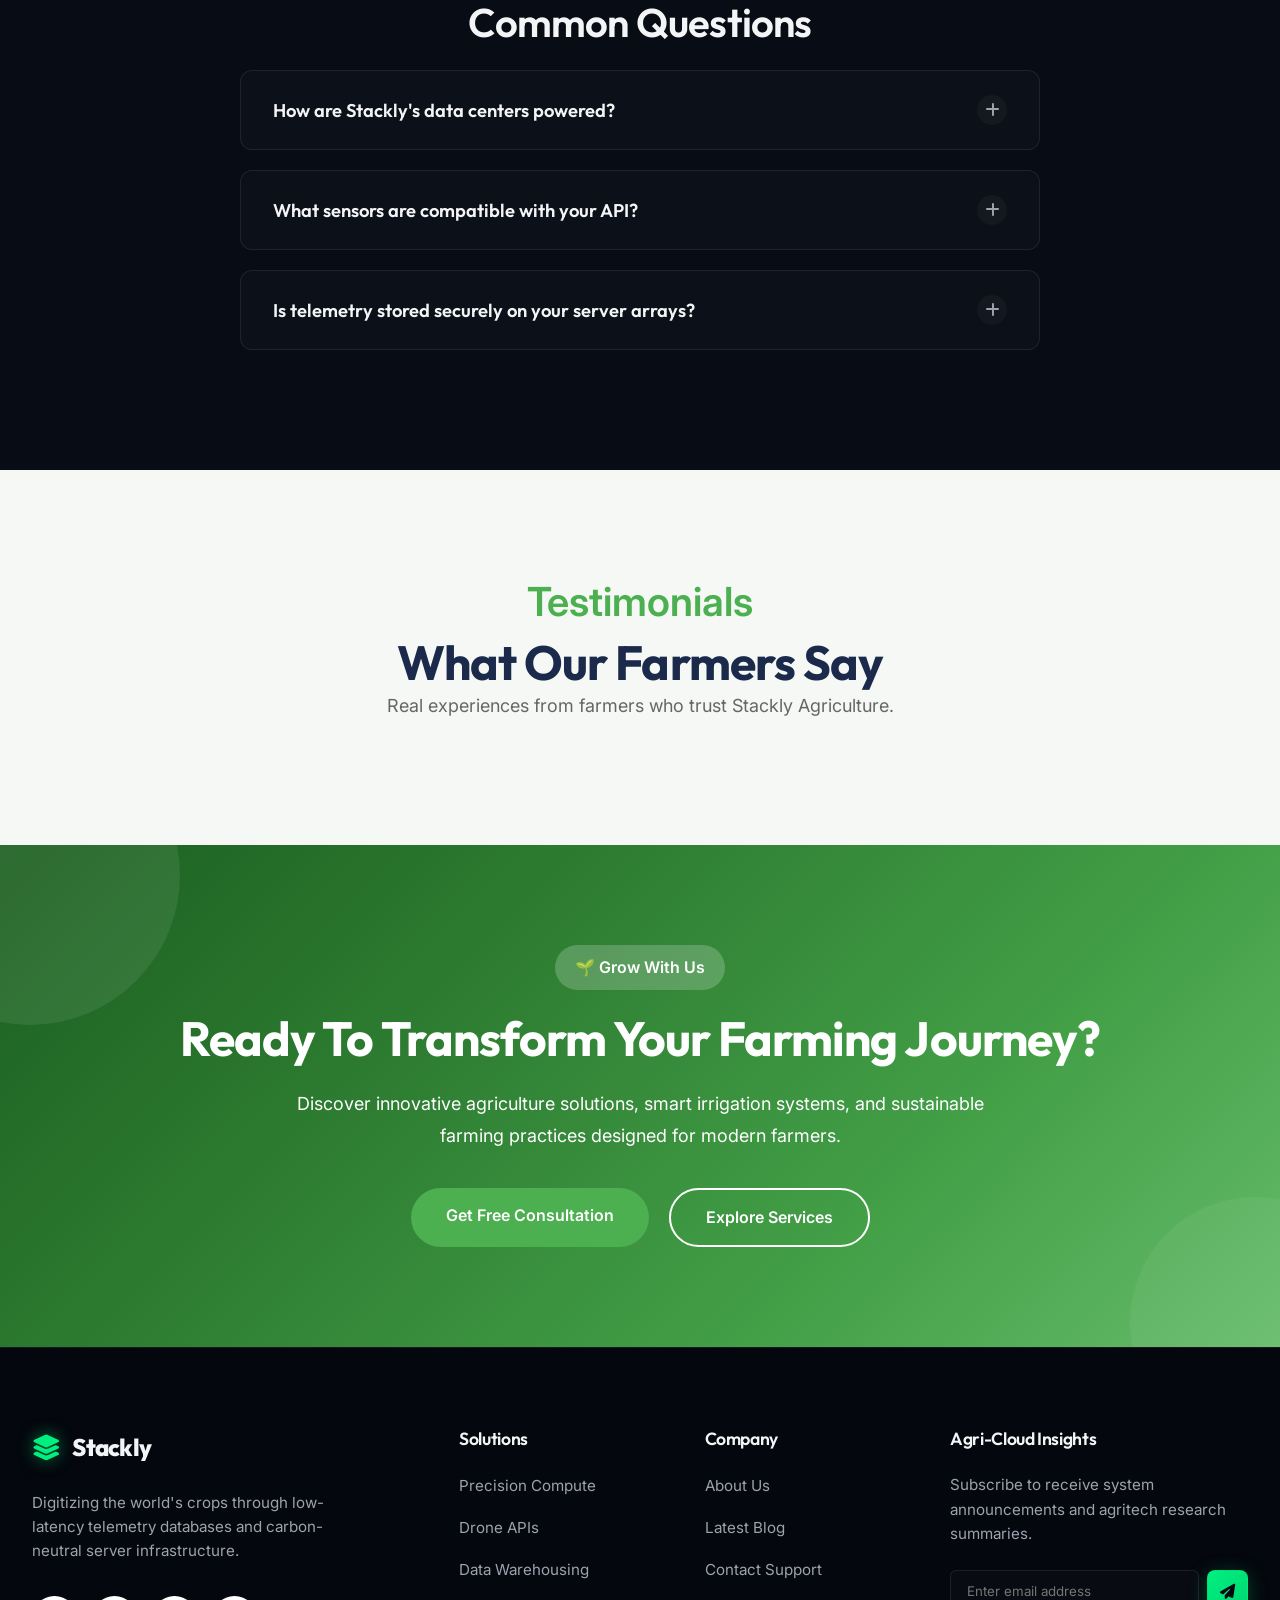
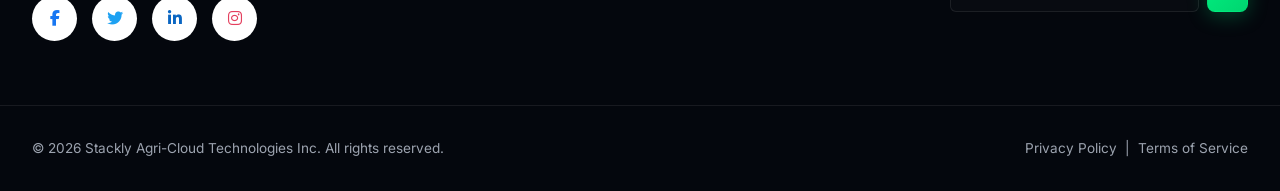
==== commit 230fe21d: "Fixed mobile hamburger menu and login/register updates" ====
--- a/index.html
+++ b/index.html
@@ -12,6 +12,7 @@
   <!-- Font Awesome Icons -->
   <link rel="stylesheet" href="https://cdnjs.cloudflare.com/ajax/libs/font-awesome/6.4.0/css/all.min.css">
 </head>
+<div class="mobile-overlay" id="mobile-overlay"></div>
 <body>
 
   <!-- Radial Background & Canvas Particles -->
@@ -38,6 +39,10 @@
 
       <!-- Menu Drawer -->
       <nav class="nav-menu" id="nav-menu">
+        
+        <div class="mobile-search">
+    <input type="text" placeholder="Search here...">
+</div>
         <ul class="nav-links">
           <li><a href="index.html" class="nav-link active">Home</a></li>
           <li><a href="about.html" class="nav-link">About</a></li>
--- a/style.css
+++ b/style.css
@@ -2123,9 +2123,7 @@
     padding: 0 1rem;
   }
   
-  .menu-toggle {
-    display: flex;
-  }
+
   
   .nav-menu {
     position: fixed;
@@ -2687,7 +2685,7 @@
     background:#07111f;
     z-index:9999;
     transition:0.4s ease;
-    overflow-y:auto;
+
 }
 
 .navbar-collapse.show{
@@ -2851,4 +2849,722 @@
 
 .team-card{
     width:100%;
+}
+.menu-toggle{
+    display:flex !important;
+    flex-direction:column;
+}
+
+.menu-toggle span{
+    width:25px;
+    height:3px;
+    background:white;
+    margin:4px 0;
+}
+@media (max-width: 768px){
+
+    .menu-toggle{
+        display: flex;
+        flex-direction: column;
+        gap: 5px;
+        cursor: pointer;
+    }
+
+    .menu-toggle span{
+        width: 28px;
+        height: 3px;
+        background: #fff;
+        border-radius: 5px;
+        display: block;
+    }
+
+}
+@media (min-width: 769px) {
+
+    .menu-toggle{
+        display:none !important;
+    }
+
+}
+
+@media (max-width: 768px) {
+
+    .menu-toggle{
+        display:flex !important;
+        flex-direction:column;
+        gap:5px;
+        cursor:pointer;
+    }
+
+    .menu-toggle span{
+        width:28px;
+        height:3px;
+        background:#fff;
+        border-radius:5px;
+        display:block;
+    }
+
+}
+.remember-me{
+    margin: 15px 0;
+    color: var(--text-muted);
+    font-size: 14px;
+}
+
+.remember-me label{
+    display: flex;
+    align-items: center;
+    gap: 8px;
+    cursor: pointer;
+}
+
+.remember-me input[type="checkbox"]{
+    width: 16px;
+    height: 16px;
+    accent-color: var(--primary);
+}
+@media (max-width: 768px) {
+
+    .hero-grid{
+        display: flex;
+        flex-direction: column;
+        align-items: center;
+        text-align: center;
+        gap: 2rem;
+    }
+
+    .hero-content{
+        width: 100%;
+        padding: 0 15px;
+    }
+
+    .hero-content h1{
+        font-size: 2.5rem;
+        line-height: 1.15;
+        margin-bottom: 1rem;
+    }
+
+    .hero-content p{
+        font-size: 1rem;
+        line-height: 1.7;
+        max-width: 100%;
+    }
+
+    .hero-buttons{
+        display: flex;
+        flex-direction: column;
+        gap: 12px;
+        width: 100%;
+    }
+
+    .hero-buttons .btn{
+        width: 100%;
+    }
+
+    .hero-visual{
+        width: 100%;
+        max-width: 320px;
+        margin: 0 auto;
+    }
+
+    .hero-visual img{
+        width: 100%;
+        height: auto;
+        display: block;
+    }
+}
+.mobile-menu{
+    position:fixed;
+    top:0;
+    right:-100%;
+    width:320px;
+    height:100vh;
+    background:#04111d;
+    z-index:9999;
+    padding:25px;
+    transition:0.4s ease;
+}
+
+.mobile-menu.active{
+    right:0;
+}
+
+.mobile-overlay{
+    position:fixed;
+    inset:0;
+    background:rgba(0,0,0,0.6);
+    backdrop-filter:blur(5px);
+    z-index:9998;
+    opacity:0;
+    visibility:hidden;
+    transition:0.3s;
+}
+
+.mobile-overlay.active{
+    opacity:1;
+    visibility:visible;
+}
+
+.mobile-menu-header{
+    display:flex;
+    justify-content:space-between;
+    align-items:center;
+    margin-bottom:25px;
+}
+
+.mobile-menu-header h2{
+    color:#00ff88;
+}
+
+.mobile-menu-header span{
+    font-size:35px;
+    color:#fff;
+    cursor:pointer;
+}
+
+.mobile-search{
+    display:flex;
+    margin-bottom:25px;
+}
+
+.mobile-search input{
+    width:100%;
+    padding:12px;
+    border:none;
+    border-radius:8px;
+}
+
+.mobile-links{
+    list-style:none;
+    padding:0;
+}
+
+.mobile-links li{
+    border-bottom:1px solid rgba(255,255,255,0.1);
+}
+
+.mobile-links li a{
+    display:block;
+    padding:15px 0;
+    color:white;
+    text-decoration:none;
+}
+
+.mobile-contact{
+    margin-top:30px;
+    color:#fff;
+}
+
+.mobile-contact h3{
+    color:#00ff88;
+    margin-bottom:15px;
+}
+@media (max-width: 768px){
+
+  .menu-toggle{
+    display:flex;
+    flex-direction:column;
+    gap:6px;
+    cursor:pointer;
+    z-index:1001;
+  }
+
+  .menu-toggle span{
+    width:30px;
+    height:3px;
+    background:#fff;
+    border-radius:5px;
+  }
+
+  #nav-menu{
+    position:fixed;
+    top:0;
+    right:-100%;
+    width:280px;
+    height:100vh;
+    background:#06111f;
+    padding:30px;
+    transition:0.4s;
+    z-index:1000;
+
+    display:flex;
+    flex-direction:column;
+    justify-content:flex-start;
+  }
+
+  #nav-menu.active{
+    right:0;
+  }
+
+  .nav-links{
+    flex-direction:column;
+    gap:20px;
+    margin-top:40px;
+  }
+
+  .nav-buttons{
+    flex-direction:column;
+    margin-top:30px;
+    gap:15px;
+  }
+}
+.menu-toggle{
+    display:none;
+}
+
+@media (max-width:768px){
+
+    .menu-toggle{
+        display:flex;
+        flex-direction:column;
+        gap:6px;
+        cursor:pointer;
+        z-index:9999;
+    }
+
+    .menu-toggle span{
+        width:30px;
+        height:3px;
+        background:#fff;
+        display:block;
+        border-radius:10px;
+    }
+
+    .nav-menu{
+        position:fixed;
+        top:0;
+        right:-100%;
+        width:280px;
+        height:100vh;
+        background:#07131f;
+        transition:0.4s ease;
+        z-index:9998;
+        padding:80px 20px;
+    }
+
+    .nav-menu.active{
+        right:0;
+    }
+
+    .nav-links{
+        flex-direction:column;
+        gap:20px;
+    }
+
+    .nav-buttons{
+        display:flex;
+        flex-direction:column;
+        margin-top:20px;
+    }
+}
+@media (max-width:768px){
+
+  .menu-toggle{
+      display:flex !important;
+      flex-direction:column;
+      gap:5px;
+      cursor:pointer;
+      z-index:10000;
+  }
+
+  .nav-menu{
+      position:fixed;
+      top:0;
+      right:-320px;
+      left:auto;
+      width:320px;
+      height:100vh;
+      background:#04111d;
+      padding:80px 25px 25px;
+      transition:0.4s ease;
+      z-index:9999;
+      display:flex;
+      flex-direction:column;
+      align-items:flex-start;
+  }
+
+  .nav-menu.active{
+      right:0;
+  }
+
+  .nav-links{
+      flex-direction:column;
+      align-items:flex-start;
+      width:100%;
+      gap:20px;
+  }
+
+  .nav-buttons{
+      width:100%;
+      margin-top:20px;
+      flex-direction:column;
+  }
+}
+@media (max-width:768px){
+
+    .nav-menu{
+        width:100% !important;
+        right:-100% !important;
+        padding:90px 30px !important;
+        
+    }
+
+    .nav-menu.active{
+        right:0 !important;
+    }
+
+    .nav-links{
+        width:100%;
+    }
+
+    .nav-links li{
+        width:100%;
+        border-bottom:1px solid rgba(255,255,255,0.08);
+        padding:12px 0;
+    }
+
+    .nav-links a{
+        display:block;
+        width:100%;
+        font-size:18px;
+    }
+
+    .nav-buttons{
+        width:100%;
+        margin-top:25px;
+    }
+
+    .nav-buttons .btn{
+        width:100%;
+        margin-bottom:12px;
+        text-align:center;
+    }
+}
+
+.mobile-search{
+    display:none;
+}
+
+@media (max-width:768px){
+
+    .mobile-search{
+        display:block;
+        margin-bottom:25px;
+    }
+
+    .mobile-search input{
+        width:100%;
+        padding:12px;
+        border:none;
+        border-radius:8px;
+        outline:none;
+    }
+
+}
+@media (max-width:768px){
+
+  .nav-menu{
+      position:fixed;
+      top:0;
+      right:-100%;
+      width:85%;
+      max-width:320px;
+      height:100vh;
+      background:#04111d;
+      padding:30px 25px;
+      z-index:9999;
+      transition:all .4s ease;
+      border-left:1px solid rgba(255,255,255,.08);
+      box-shadow:-10px 0 30px rgba(0,0,0,.5);
+
+      display:flex;
+      flex-direction:column;
+      align-items:flex-start;
+  }
+
+  .nav-menu.active{
+      right:0;
+  }
+
+  .nav-links{
+      width:100%;
+      display:flex;
+      flex-direction:column;
+      gap:0;
+      margin-top:10px;
+  }
+
+  .nav-links li{
+      width:100%;
+      border-bottom:1px solid rgba(255,255,255,0.08);
+  }
+
+  .nav-links a{
+      display:block;
+      width:100%;
+      padding:12px 0;
+      font-size:16px;
+      color:#fff;
+  }
+
+  .nav-buttons{
+      width:100%;
+      margin-top:25px;
+      display:flex;
+      flex-direction:column;
+      gap:15px;
+  }
+
+  .nav-buttons .btn{
+      width:100%;
+      justify-content:center;
+  }
+
+  .mobile-search{
+      display:block;
+      width:100%;
+      margin:20px 0;
+  }
+
+  .mobile-search input{
+      width:100%;
+      padding:14px;
+      border-radius:10px;
+      border:none;
+      background:#fff;
+  }
+
+}
+.mobile-menu-header{
+    display:flex;
+    justify-content:space-between;
+    align-items:center;
+    margin-bottom:15px;
+}
+.mobile-search{
+    margin:10px 0 15px;
+}
+
+/* Hide on Desktop */
+.mobile-menu-header{
+    display:none;
+}
+
+/* Show only on Mobile */
+@media (max-width:768px){
+    .mobile-menu-header{
+        display:flex;
+        justify-content:space-between;
+        align-items:center;
+        margin-bottom:15px;
+    }
+}
+.menu-toggle{
+    display:none;
+    flex-direction:column;
+    justify-content:center;
+    align-items:center;
+    gap:6px;
+    width:40px;
+    height:40px;
+    cursor:pointer;
+    z-index:10000;
+}
+
+.menu-toggle span{
+    width:28px;
+    height:3px;
+    background:#ffffff;
+    border-radius:50px;
+    transition:0.3s ease;
+}
+@media (max-width:768px){
+
+    .menu-toggle{
+        display:flex;
+    }
+
+}
+.nav-container{
+    display:flex;
+    justify-content:space-between;
+    align-items:center;
+}
+
+.logo{
+    margin:0;
+}
+
+.menu-toggle{
+    margin:0;
+    padding:0;
+    width:36px;
+    height:36px;
+    display:flex;
+    justify-content:center;
+    align-items:center;
+    gap:5px;
+}
+
+.menu-toggle span{
+    width:26px;
+    height:3px;
+    margin:0;
+}
+/* Lock background when mobile menu is open */
+body.menu-open{
+    overflow: hidden;
+    height: 100vh;
+}
+@media (max-width:768px){
+
+  .nav-menu{
+      position:fixed;
+      top:0;
+      right:-100%;
+      width:320px;
+      height:100vh;
+
+        /* IMPORTANT */
+      padding:20px;
+      padding-bottom:120px;
+
+      -webkit-overflow-scrolling:touch;
+  }
+
+}
+.nav-links li{
+    margin:0;
+}
+
+.nav-links a{
+    padding:14px 0;
+    display:block;
+}
+
+.nav-buttons{
+    margin-top:20px;
+}
+.nav-menu{
+    padding: 15px 20px;
+}
+
+.nav-links li a{
+    padding: 10px 0;
+    font-size: 16px;
+}
+
+.nav-links li{
+    margin-bottom: 0;
+}
+
+.mobile-search{
+    margin-bottom: 15px;
+}
+
+.mobile-contact{
+    margin-top: 15px;
+}
+
+.mobile-contact h3{
+    margin-bottom: 10px;
+}
+
+.mobile-contact p{
+    margin: 4px 0;
+    font-size: 14px;
+}
+.mobile-overlay{
+    position: fixed;
+    inset: 0;
+    background: rgba(0,0,0,0.45);
+    backdrop-filter: blur(8px);
+    -webkit-backdrop-filter: blur(8px);
+    z-index: 9998;
+
+    opacity: 0;
+    visibility: hidden;
+    transition: .3s;
+}
+
+.mobile-overlay.active{
+    opacity: 1;
+    visibility: visible;
+}
+body.menu-open{
+    overflow: hidden;
+}
+.mobile-menu{
+    padding:15px;
+    overflow:hidden;
+}
+
+.mobile-search{
+    margin-bottom:15px;
+}
+
+.mobile-links li a{
+    padding:10px 0;
+    font-size:15px;
+}
+
+.mobile-links li{
+    margin:0;
+}
+
+.mobile-contact{
+    margin-top:15px;
+}
+
+.mobile-contact h3{
+    margin-bottom:8px;
+    font-size:18px;
+}
+
+.mobile-contact p{
+    margin:4px 0;
+    font-size:13px;
+}
+.nav-buttons{
+    margin-top:15px;
+}
+
+.nav-buttons .btn{
+    padding:10px;
+    margin-bottom:8px;
+}
+.mobile-menu{
+    height:100vh;
+    overflow:hidden;
+}
+.mobile-search{
+    margin-bottom:10px;
+}
+
+.mobile-links li a{
+    padding:8px 0;
+    font-size:14px;
+}
+
+.mobile-contact{
+    margin-top:10px;
+}
+
+.mobile-contact p{
+    margin:2px 0;
+    font-size:12px;
+}
+
+.nav-buttons{
+    margin-top:10px;
+}
+
+.nav-buttons .btn{
+    padding:8px;
+    margin-bottom:6px;
+}
+.mobile-menu{
+    height:100vh;
+    overflow-y:auto;
+    padding:15px;
 }
